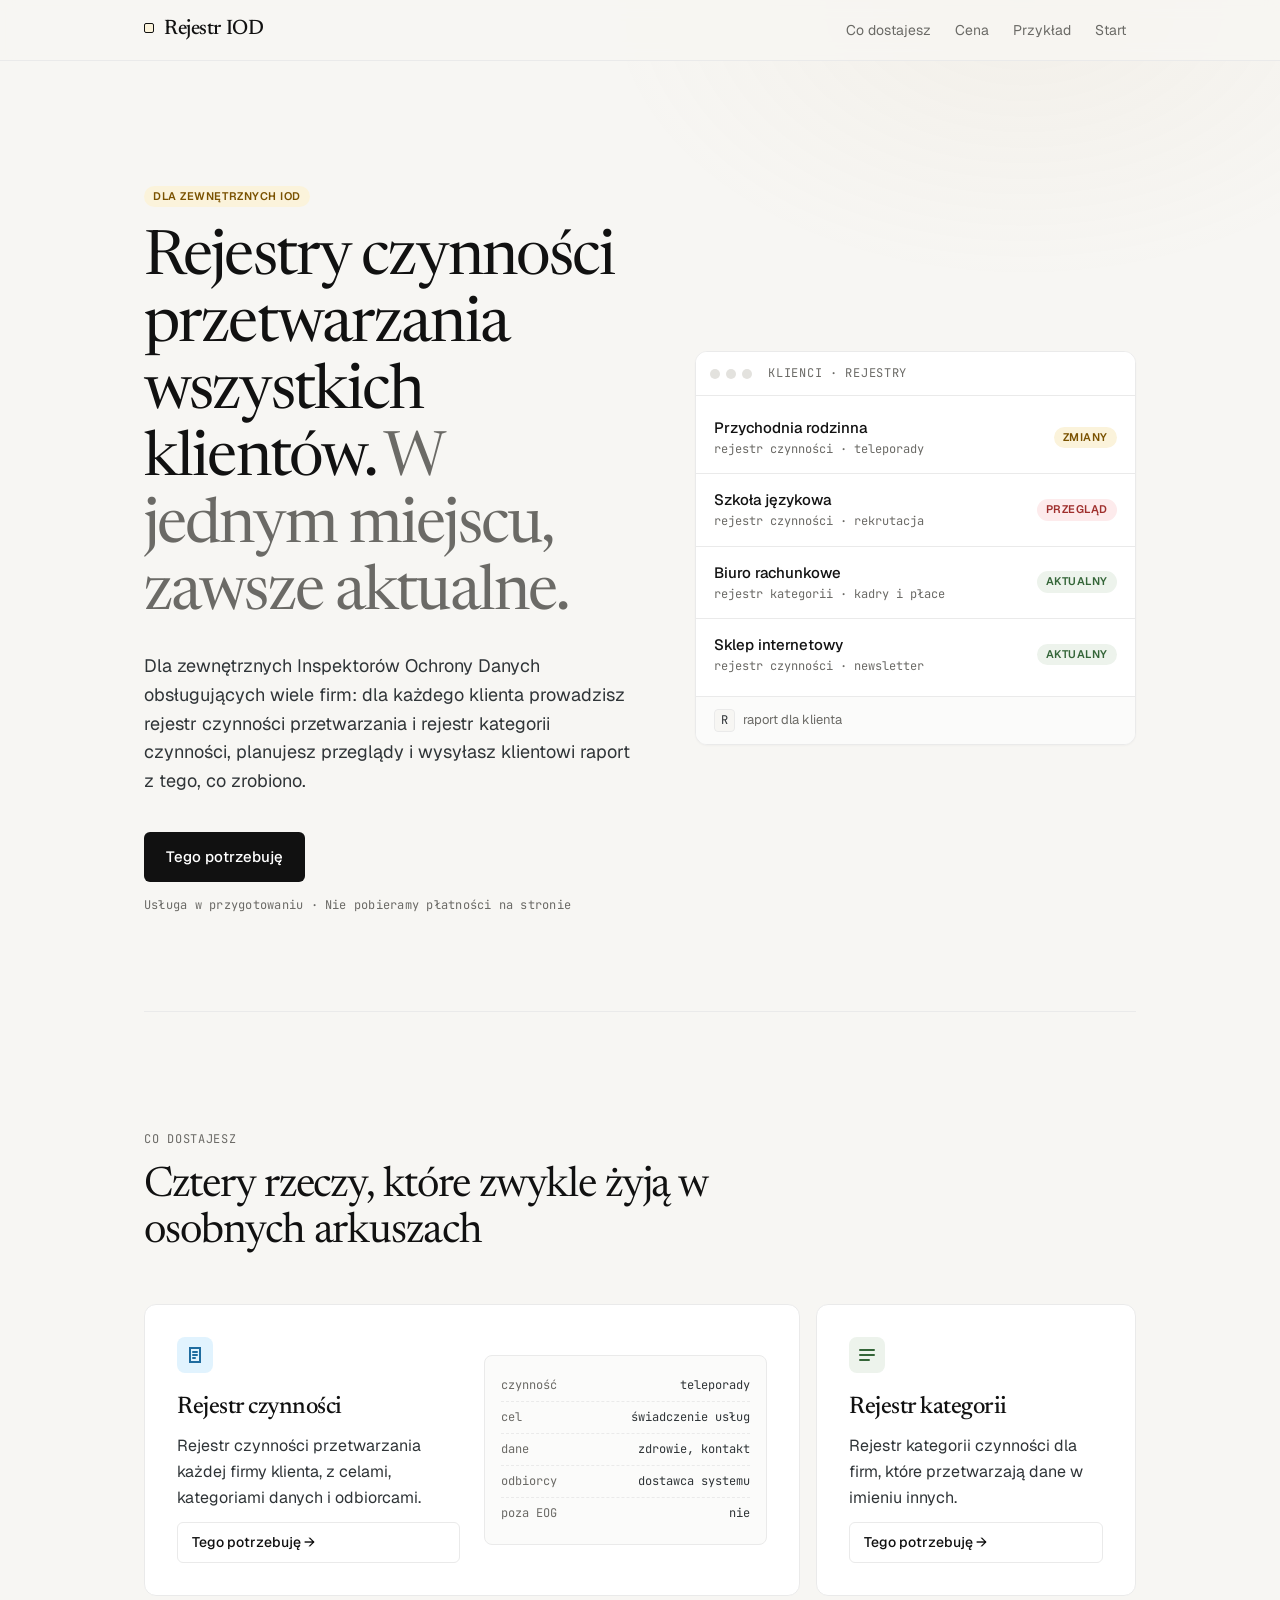
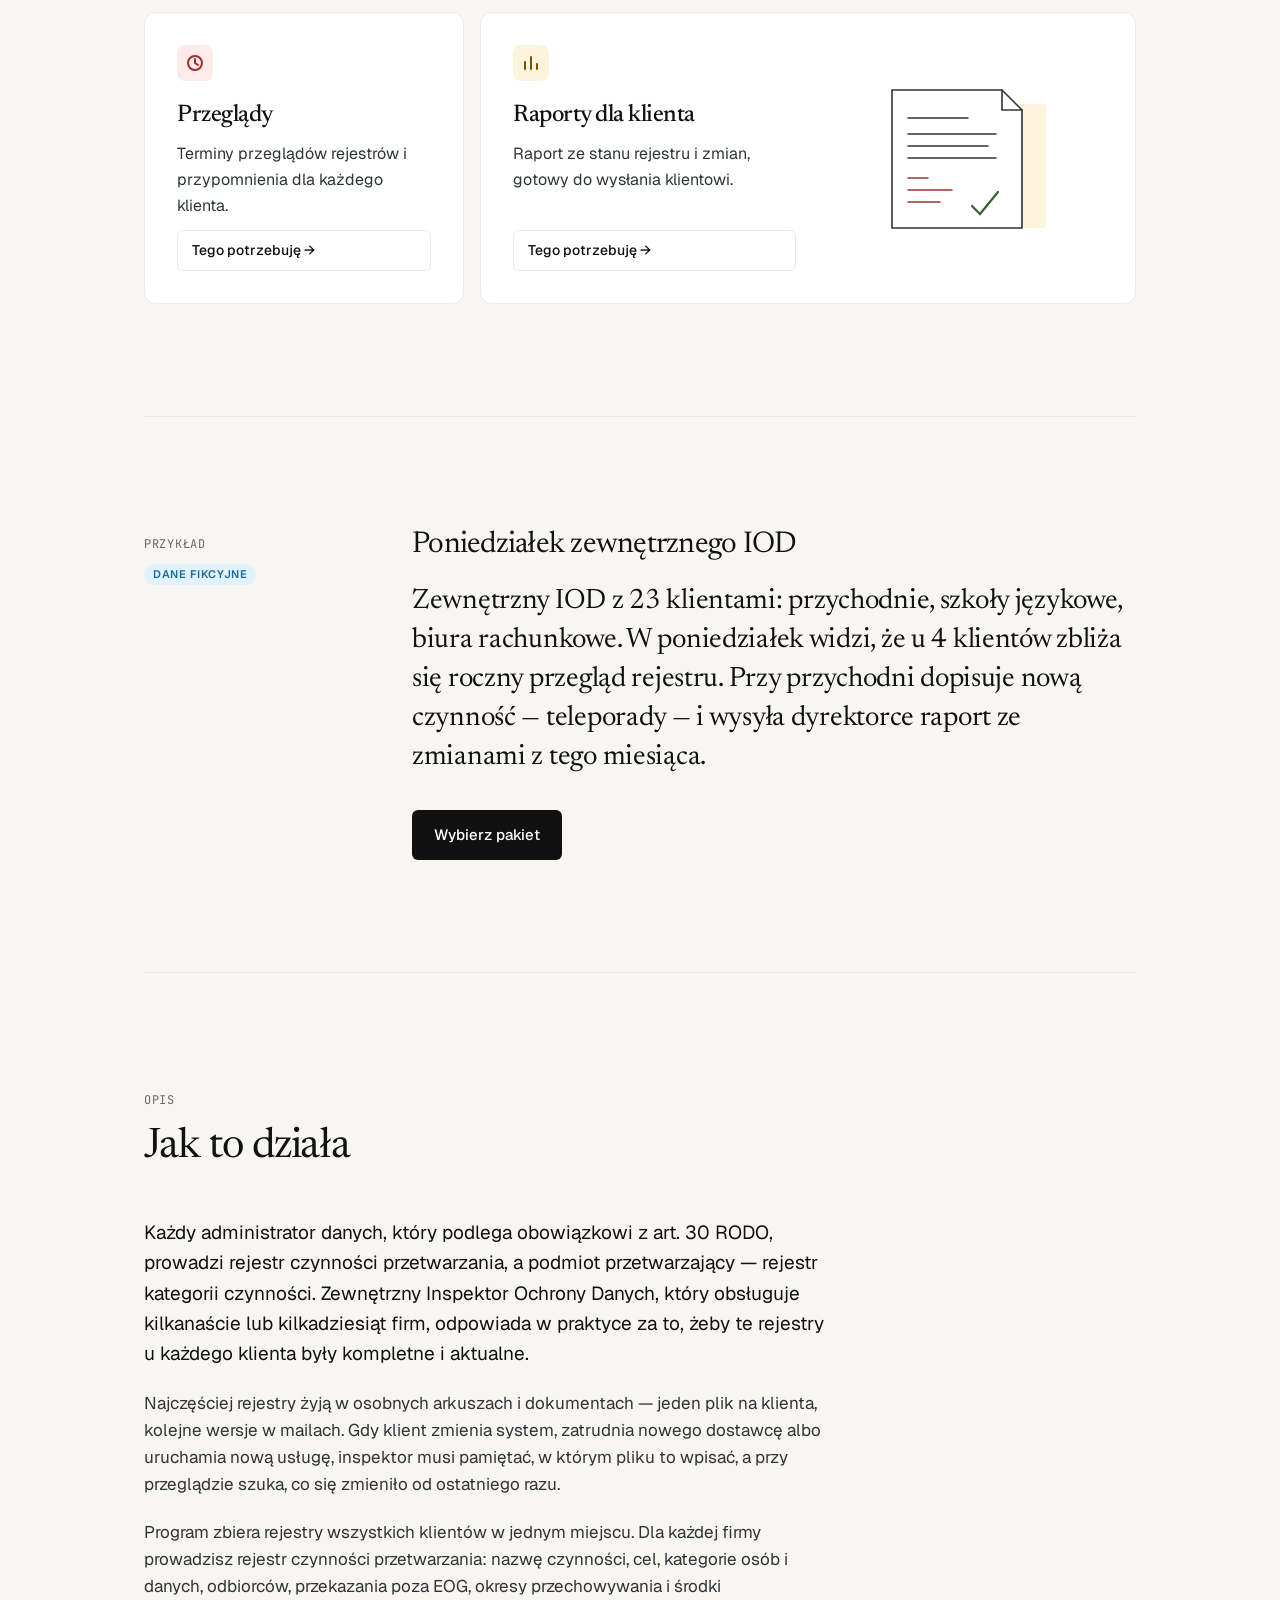
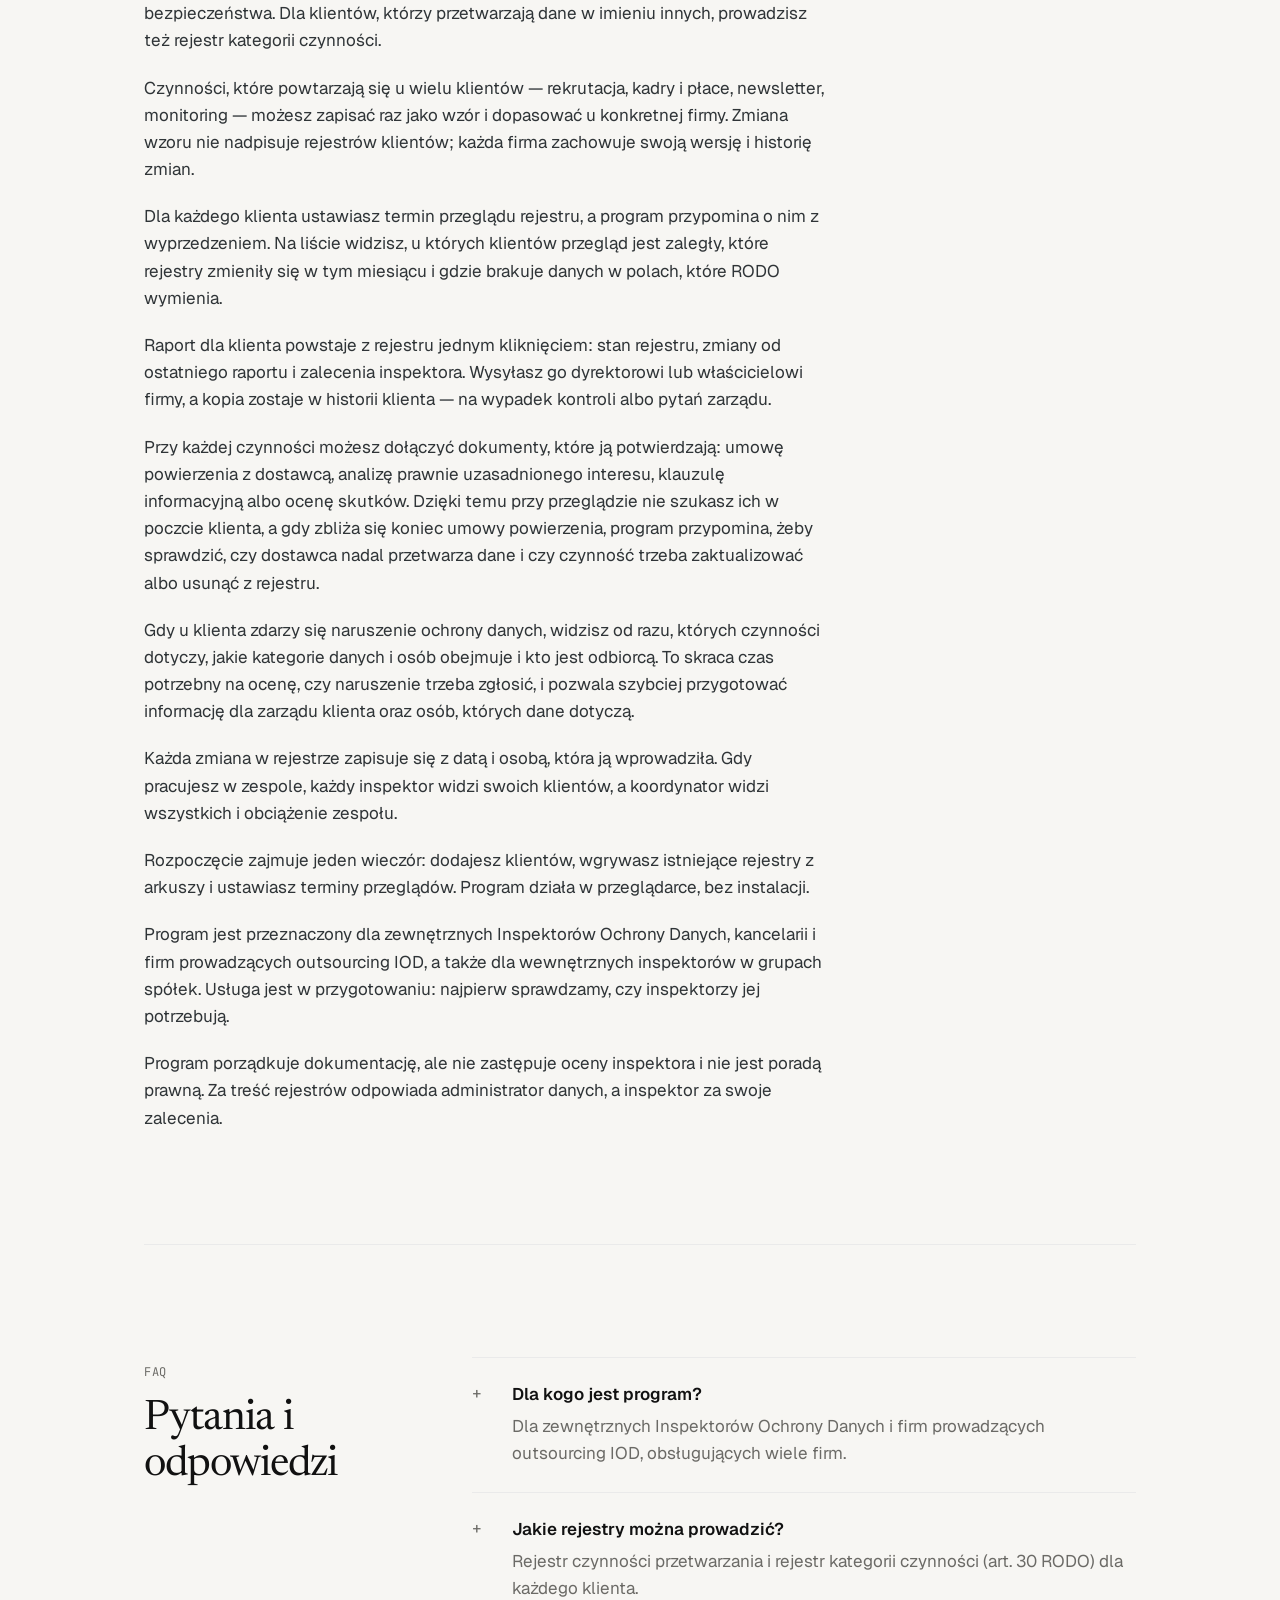
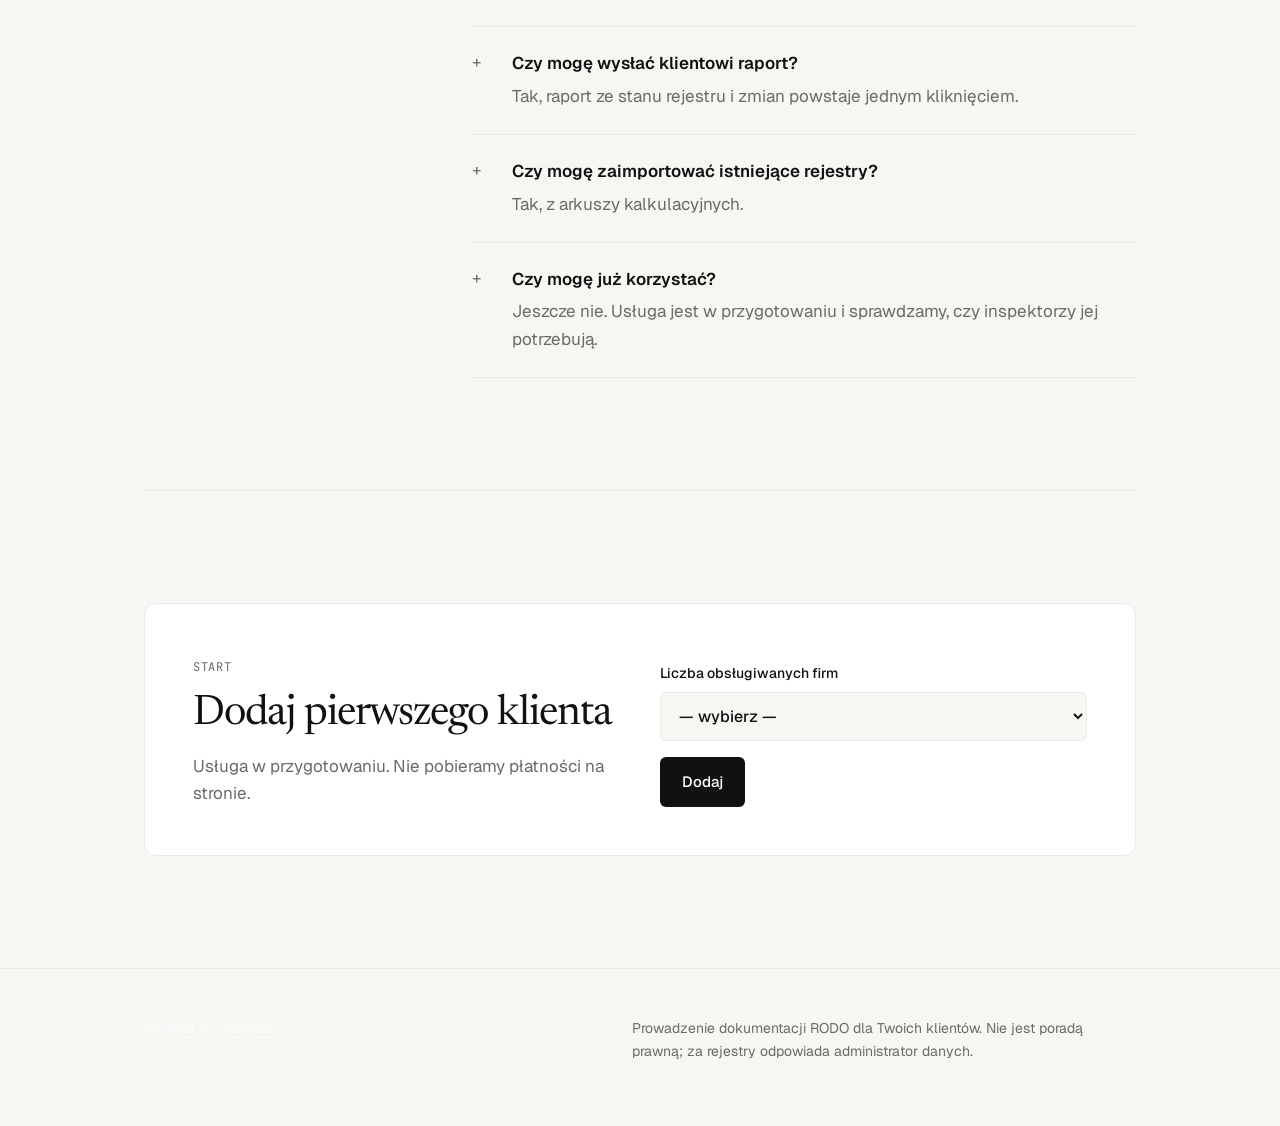
==== index.html @ 79a51168 "Главная: чистый стиль «minimalist-ui» — вариант для выбора Владельцем (09.11.2026)" ====
<!doctype html>
<html lang="pl">
<head>
<meta charset="utf-8">
<!-- Google Tag Manager -->
<script>(function(w,d,s,l,i){w[l]=w[l]||[];w[l].push({'gtm.start':
new Date().getTime(),event:'gtm.js'});var f=d.getElementsByTagName(s)[0],
j=d.createElement(s),dl=l!='dataLayer'?'&l='+l:'';j.async=true;j.src=
'https://www.googletagmanager.com/gtm.js?id='+i+dl;f.parentNode.insertBefore(j,f);
})(window,document,'script','dataLayer','GTM-NVSF8NNH');</script>
<!-- End Google Tag Manager -->
<meta name="viewport" content="width=device-width,initial-scale=1">
<link rel="canonical" href="https://rejestriod.dokufolio.com/">
<title>Rejestr czynności przetwarzania dla zewnętrznego IOD</title>
<meta name="description" content="Dla zewnętrznych IOD: rejestr czynności i rejestr kategorii przetwarzania każdej firmy klienta w jednym miejscu, z przeglądami i raportami.">
<link rel="icon" href="favicon.svg">
<link rel="stylesheet" href="style.css">
<link rel="preconnect" href="https://fonts.googleapis.com">
<link rel="preconnect" href="https://fonts.gstatic.com" crossorigin>
<link rel="stylesheet" href="https://fonts.googleapis.com/css2?family=Geist:wght@400;500;600&family=JetBrains+Mono:wght@400;500&family=Newsreader:opsz,wght@6..72,400;6..72,500&display=swap">
<link rel="stylesheet" href="variant.css">
<script src="smoke.js" defer></script>
<!-- faq-jsonld:start -->
<script type="application/ld+json">
{
 "@context": "https://schema.org",
 "@type": "FAQPage",
 "mainEntity": [
  {
   "@type": "Question",
   "name": "Dla kogo jest program?",
   "acceptedAnswer": {
    "@type": "Answer",
    "text": "Dla zewnętrznych Inspektorów Ochrony Danych i firm prowadzących outsourcing IOD, obsługujących wiele firm."
   }
  },
  {
   "@type": "Question",
   "name": "Jakie rejestry można prowadzić?",
   "acceptedAnswer": {
    "@type": "Answer",
    "text": "Rejestr czynności przetwarzania i rejestr kategorii czynności (art. 30 RODO) dla każdego klienta."
   }
  },
  {
   "@type": "Question",
   "name": "Czy mogę wysłać klientowi raport?",
   "acceptedAnswer": {
    "@type": "Answer",
    "text": "Tak, raport ze stanu rejestru i zmian powstaje jednym kliknięciem."
   }
  },
  {
   "@type": "Question",
   "name": "Czy mogę zaimportować istniejące rejestry?",
   "acceptedAnswer": {
    "@type": "Answer",
    "text": "Tak, z arkuszy kalkulacyjnych."
   }
  },
  {
   "@type": "Question",
   "name": "Czy mogę już korzystać?",
   "acceptedAnswer": {
    "@type": "Answer",
    "text": "Jeszcze nie. Usługa jest w przygotowaniu i sprawdzamy, czy inspektorzy jej potrzebują."
   }
  }
 ]
}
</script>
<!-- faq-jsonld:end -->
</head>
<body>
<!-- Google Tag Manager (noscript) -->
<noscript><iframe src="https://www.googletagmanager.com/ns.html?id=GTM-NVSF8NNH"
height="0" width="0" style="display:none;visibility:hidden"></iframe></noscript>
<!-- End Google Tag Manager (noscript) -->

<header><div class="wrap">
  <div class="logo"><a href="index.html" data-ev="click_logo_home">Rejestr IOD</a></div>
  <nav class="top" aria-label="Menu"><a href="#co" data-ev="click_nav_co">Co dostajesz</a><a href="price.html" data-ev="click_nav_cena">Cena</a><a href="#przyklad" data-ev="click_nav_przyklad">Przykład</a><a href="#start" data-ev="click_nav_start">Start</a></nav>
</div></header>
<div class="ambient" aria-hidden="true"></div>

<main class="wrap">
  <div class="hero">
    <div class="rv">
      <span class="tag t-yellow">Dla zewnętrznych IOD</span>
      <h1>Rejestry czynności przetwarzania wszystkich klientów. <em>W jednym miejscu, zawsze aktualne.</em></h1>
      <p class="sub">Dla zewnętrznych Inspektorów Ochrony Danych obsługujących wiele firm: dla każdego klienta prowadzisz rejestr czynności przetwarzania i rejestr kategorii czynności, planujesz przeglądy i wysyłasz klientowi raport z tego, co zrobiono.</p>
      <div class="actions">
        <a class="cta" href="price.html" data-ev="cta_click">Tego potrzebuję</a>
        <p class="cta-note">Usługa w przygotowaniu · Nie pobieramy płatności na stronie</p>
      </div>
    </div>
    <div class="window rv" style="--i:2" role="img" aria-label="Rysunek: lista klientów inspektora ze stanem rejestrów">
      <div class="bar"><i></i><i></i><i></i><span class="meta">Klienci · rejestry</span></div>
      <div class="rows">
        <div class="row"><div><b>Przychodnia rodzinna</b><small>rejestr czynności · teleporady</small></div><span class="tag t-yellow">Zmiany</span></div>
        <div class="row"><div><b>Szkoła językowa</b><small>rejestr czynności · rekrutacja</small></div><span class="tag t-red">Przegląd</span></div>
        <div class="row"><div><b>Biuro rachunkowe</b><small>rejestr kategorii · kadry i płace</small></div><span class="tag t-green">Aktualny</span></div>
        <div class="row"><div><b>Sklep internetowy</b><small>rejestr czynności · newsletter</small></div><span class="tag t-green">Aktualny</span></div>
      </div>
      <div class="foot"><kbd>R</kbd> raport dla klienta</div>
    </div>
  </div>

  <section id="co" data-view="features_view">
    <div class="head rv">
      <span class="meta">Co dostajesz</span>
      <h2>Cztery rzeczy, które zwykle żyją w osobnych arkuszach</h2>
    </div>
    <div class="grid">
      <div class="card c1 rv" style="--i:0">
        <div class="txt">
          <span class="ico" style="background:var(--blue-bg)"><svg viewBox="0 0 20 20" fill="none" stroke="#1F6C9F" stroke-width="2" stroke-linecap="round"><path d="M5 3h10v14H5z"/><path d="M8 7h4M8 10h4M8 13h2"/></svg></span>
          <b>Rejestr czynności</b><span class="d">Rejestr czynności przetwarzania każdej firmy klienta, z celami, kategoriami danych i odbiorcami.</span>
          <a class="btn" href="price.html" data-ev="feature_rejestr">Tego potrzebuję</a>
        </div>
        <div class="fields" aria-hidden="true">
          <div><span>czynność</span><em>teleporady</em></div>
          <div><span>cel</span><em>świadczenie usług</em></div>
          <div><span>dane</span><em>zdrowie, kontakt</em></div>
          <div><span>odbiorcy</span><em>dostawca systemu</em></div>
          <div><span>poza EOG</span><em>nie</em></div>
        </div>
      </div>
      <div class="card c2 rv" style="--i:1">
        <span class="ico" style="background:var(--green-bg)"><svg viewBox="0 0 20 20" fill="none" stroke="#346538" stroke-width="2" stroke-linecap="round"><path d="M3 5h14M3 10h14M3 15h9"/></svg></span>
        <b>Rejestr kategorii</b><span class="d">Rejestr kategorii czynności dla firm, które przetwarzają dane w imieniu innych.</span>
        <a class="btn" href="price.html" data-ev="feature_kategorie">Tego potrzebuję</a>
      </div>
      <div class="card c3 rv" style="--i:2">
        <span class="ico" style="background:var(--red-bg)"><svg viewBox="0 0 20 20" fill="none" stroke="#9F2F2D" stroke-width="2" stroke-linecap="round"><circle cx="10" cy="10" r="7"/><path d="M10 6v4l3 2"/></svg></span>
        <b>Przeglądy</b><span class="d">Terminy przeglądów rejestrów i przypomnienia dla każdego klienta.</span>
        <a class="btn" href="price.html" data-ev="feature_przeglady">Tego potrzebuję</a>
      </div>
      <div class="card c4 rv" style="--i:3">
        <div class="txt">
          <span class="ico" style="background:var(--yellow-bg)"><svg viewBox="0 0 20 20" fill="none" stroke="#7A5200" stroke-width="2" stroke-linecap="round" stroke-linejoin="round"><path d="M4 16V9M10 16V4M16 16v-5"/></svg></span>
          <b>Raporty dla klienta</b><span class="d">Raport ze stanu rejestru i zmian, gotowy do wysłania klientowi.</span>
          <a class="btn" href="price.html" data-ev="feature_raporty">Tego potrzebuję</a>
        </div>
        <svg class="sheet" viewBox="0 0 220 160" aria-hidden="true" fill="none" stroke="#2F3437" stroke-width="1.6" stroke-linecap="round">
          <rect x="62" y="26" width="132" height="124" rx="4" fill="#FBF3DB" stroke="none"/>
          <path d="M40 12h110l20 20v118H40z" fill="#fff"/>
          <path d="M150 12v20h20"/>
          <path d="M56 40h60M56 56h88M56 68h80M56 80h88"/>
          <path d="M56 100h20M56 112h44M56 124h32" stroke="#9F2F2D"/>
          <path d="M120 128l8 8 18-22" stroke="#346538" stroke-width="2.2"/>
        </svg>
      </div>
    </div>
  </section>

  <section id="przyklad" data-view="example_view">
    <div class="example">
      <div class="rv">
        <span class="meta">Przykład</span>
        <p class="meta" style="margin-top:8px"><span class="tag t-blue">Dane fikcyjne</span></p>
      </div>
      <div class="rv" style="--i:1">
        <h2 style="font-size:clamp(24px,2.6vw,30px);margin:0 0 20px">Poniedziałek zewnętrznego IOD</h2>
        <blockquote><p class="fine">Zewnętrzny IOD z 23 klientami: przychodnie, szkoły językowe, biura rachunkowe. W poniedziałek widzi, że u 4 klientów zbliża się roczny przegląd rejestru. Przy przychodni dopisuje nową czynność — teleporady — i wysyła dyrektorce raport ze zmianami z tego miesiąca.</p></blockquote>
        <div class="after"><a class="cta" href="price.html" data-ev="click_cta_after_example">Wybierz pakiet</a></div>
      </div>
    </div>
  </section>
<!-- seo-tekst:start -->
  <section id="opis">
    <div class="head rv">
      <span class="meta">Opis</span>
      <h2>Jak to działa</h2>
    </div>
    <div class="cols rv">
    <p>Każdy administrator danych, który podlega obowiązkowi z art. 30 RODO, prowadzi rejestr czynności przetwarzania, a podmiot przetwarzający — rejestr kategorii czynności. Zewnętrzny Inspektor Ochrony Danych, który obsługuje kilkanaście lub kilkadziesiąt firm, odpowiada w praktyce za to, żeby te rejestry u każdego klienta były kompletne i aktualne.</p>
    <p>Najczęściej rejestry żyją w osobnych arkuszach i dokumentach — jeden plik na klienta, kolejne wersje w mailach. Gdy klient zmienia system, zatrudnia nowego dostawcę albo uruchamia nową usługę, inspektor musi pamiętać, w którym pliku to wpisać, a przy przeglądzie szuka, co się zmieniło od ostatniego razu.</p>
    <p>Program zbiera rejestry wszystkich klientów w jednym miejscu. Dla każdej firmy prowadzisz rejestr czynności przetwarzania: nazwę czynności, cel, kategorie osób i danych, odbiorców, przekazania poza EOG, okresy przechowywania i środki bezpieczeństwa. Dla klientów, którzy przetwarzają dane w imieniu innych, prowadzisz też rejestr kategorii czynności.</p>
    <p>Czynności, które powtarzają się u wielu klientów — rekrutacja, kadry i płace, newsletter, monitoring — możesz zapisać raz jako wzór i dopasować u konkretnej firmy. Zmiana wzoru nie nadpisuje rejestrów klientów; każda firma zachowuje swoją wersję i historię zmian.</p>
    <p>Dla każdego klienta ustawiasz termin przeglądu rejestru, a program przypomina o nim z wyprzedzeniem. Na liście widzisz, u których klientów przegląd jest zaległy, które rejestry zmieniły się w tym miesiącu i gdzie brakuje danych w polach, które RODO wymienia.</p>
    <p>Raport dla klienta powstaje z rejestru jednym kliknięciem: stan rejestru, zmiany od ostatniego raportu i zalecenia inspektora. Wysyłasz go dyrektorowi lub właścicielowi firmy, a kopia zostaje w historii klienta — na wypadek kontroli albo pytań zarządu.</p>
    <p>Przy każdej czynności możesz dołączyć dokumenty, które ją potwierdzają: umowę powierzenia z dostawcą, analizę prawnie uzasadnionego interesu, klauzulę informacyjną albo ocenę skutków. Dzięki temu przy przeglądzie nie szukasz ich w poczcie klienta, a gdy zbliża się koniec umowy powierzenia, program przypomina, żeby sprawdzić, czy dostawca nadal przetwarza dane i czy czynność trzeba zaktualizować albo usunąć z rejestru.</p>
    <p>Gdy u klienta zdarzy się naruszenie ochrony danych, widzisz od razu, których czynności dotyczy, jakie kategorie danych i osób obejmuje i kto jest odbiorcą. To skraca czas potrzebny na ocenę, czy naruszenie trzeba zgłosić, i pozwala szybciej przygotować informację dla zarządu klienta oraz osób, których dane dotyczą.</p>
    <p>Każda zmiana w rejestrze zapisuje się z datą i osobą, która ją wprowadziła. Gdy pracujesz w zespole, każdy inspektor widzi swoich klientów, a koordynator widzi wszystkich i obciążenie zespołu.</p>
    <p>Rozpoczęcie zajmuje jeden wieczór: dodajesz klientów, wgrywasz istniejące rejestry z arkuszy i ustawiasz terminy przeglądów. Program działa w przeglądarce, bez instalacji.</p>
    <p>Program jest przeznaczony dla zewnętrznych Inspektorów Ochrony Danych, kancelarii i firm prowadzących outsourcing IOD, a także dla wewnętrznych inspektorów w grupach spółek. Usługa jest w przygotowaniu: najpierw sprawdzamy, czy inspektorzy jej potrzebują.</p>
    <p>Program porządkuje dokumentację, ale nie zastępuje oceny inspektora i nie jest poradą prawną. Za treść rejestrów odpowiada administrator danych, a inspektor za swoje zalecenia.</p>
    </div>
  </section>
  <section id="faq">
    <div class="faq-wrap">
      <div class="rv">
        <span class="meta">FAQ</span>
        <h2>Pytania i odpowiedzi</h2>
      </div>
      <div class="faq-list rv" style="--i:1">
        <div class="qa"><h3>Dla kogo jest program?</h3>
        <p>Dla zewnętrznych Inspektorów Ochrony Danych i firm prowadzących outsourcing IOD, obsługujących wiele firm.</p></div>
        <div class="qa"><h3>Jakie rejestry można prowadzić?</h3>
        <p>Rejestr czynności przetwarzania i rejestr kategorii czynności (art. 30 RODO) dla każdego klienta.</p></div>
        <div class="qa"><h3>Czy mogę wysłać klientowi raport?</h3>
        <p>Tak, raport ze stanu rejestru i zmian powstaje jednym kliknięciem.</p></div>
        <div class="qa"><h3>Czy mogę zaimportować istniejące rejestry?</h3>
        <p>Tak, z arkuszy kalkulacyjnych.</p></div>
        <div class="qa"><h3>Czy mogę już korzystać?</h3>
        <p>Jeszcze nie. Usługa jest w przygotowaniu i sprawdzamy, czy inspektorzy jej potrzebują.</p></div>
      </div>
    </div>
  </section>
<!-- seo-tekst:end -->
  <section id="start" data-view="start_view">
    <div class="start rv">
      <div>
        <span class="meta">Start</span>
        <h2>Dodaj pierwszego klienta</h2>
        <p class="lede">Usługa w przygotowaniu. Nie pobieramy płatności na stronie.</p>
      </div>
      <div class="form">
        <p><label>Liczba obsługiwanych firm<select data-ev-focus="form_start"><option value="">— wybierz —</option><option>1</option><option>2–5</option><option>6–20</option><option>Ponad 20</option></select></label></p>
        <a class="cta" href="price.html" data-ev="form_submit_click">Dodaj</a>
      </div>
    </div>
  </section>
</main>

<footer><div class="wrap">
  <p><a href="privacy.html" data-ev="click_legal_privacy">Polityka prywatności</a></p>
  <p class="muted">Prowadzenie dokumentacji RODO dla Twoich klientów. Nie jest poradą prawną; za rejestry odpowiada administrator danych.</p>
</div></footer>

<script>
(function(){var d=document.documentElement;if(!('IntersectionObserver' in window)||matchMedia('(prefers-reduced-motion: reduce)').matches)return;
d.classList.add('rv-on');var io=new IntersectionObserver(function(es){es.forEach(function(e){if(e.isIntersecting){e.target.classList.add('in');io.unobserve(e.target);}});},{rootMargin:'0px 0px -8% 0px'});
document.querySelectorAll('.rv').forEach(function(el){io.observe(el);});})();
</script>
</body>
</html>
---- style.css ----
/* Общая база смоков (СМ-23): стиль — один на все смоки, правит «Смоки» в super-romeo/smoki-base. */
@import url("https://super-romeo.github.io/smoki-base/v1/style.css");
---- variant.css ----
/* minimalist-ui: warm monochrome, editorial serif, flat bento */
:root{
  --canvas:#F7F6F3; --surface:#FFFFFF; --surface-2:#FBFBFA;
  --ink:#111111; --ink-2:#2F3437; --muted:#6B6A66; --line:#EAEAEA;
  --red-bg:#FDEBEC; --red:#9F2F2D; --blue-bg:#E1F3FE; --blue:#1F6C9F;
  --green-bg:#EDF3EC; --green:#346538; --yellow-bg:#FBF3DB; --yellow:#7A5200;
  --serif:'Newsreader','Lyon Text','Instrument Serif',Georgia,serif;
  --sans:'Geist','SF Pro Display','Helvetica Neue',Arial,sans-serif;
  --mono:'JetBrains Mono','SF Mono',ui-monospace,monospace;
  --ease:cubic-bezier(0.16,1,0.3,1);
}
*,*::before,*::after{box-sizing:border-box}
html{-webkit-text-size-adjust:100%}
body{margin:0;background:var(--canvas);color:var(--ink-2);font-family:var(--sans);font-size:17px;line-height:1.6;
  -webkit-font-smoothing:antialiased;overflow-x:hidden}
a{color:inherit}
h1,h2,h3{color:var(--ink);margin:0}
p{margin:0}
.wrap{max-width:1040px;margin:0 auto;padding:0 24px}
@media (max-width:600px){.wrap{padding:0 16px}}

/* ambient light, fixed layer */
.ambient{position:fixed;inset:0;pointer-events:none;z-index:0;
  background:radial-gradient(600px 400px at 80% 0%,rgba(190,160,110,.07),transparent 70%)}
header,main,footer{position:relative;z-index:1}

/* header */
header{position:sticky;top:0;background:rgba(247,246,243,.85);backdrop-filter:blur(8px);-webkit-backdrop-filter:blur(8px);
  border-bottom:1px solid var(--line)}
header .wrap{display:flex;align-items:center;justify-content:space-between;gap:16px;min-height:60px;flex-wrap:wrap}
.logo a{font-family:var(--serif);font-size:21px;font-weight:500;letter-spacing:-0.02em;text-decoration:none;color:var(--ink)}
.logo a::before{content:"";display:inline-block;width:10px;height:10px;border:1.5px solid var(--ink);border-radius:2px;
  margin-right:10px;vertical-align:1px;background:var(--yellow-bg)}
nav.top{display:flex;gap:4px;flex-wrap:wrap}
nav.top a{font-size:14px;color:var(--muted);text-decoration:none;padding:6px 10px;border-radius:4px;transition:color .2s,background .2s}
nav.top a:hover{color:var(--ink);background:rgba(0,0,0,.04)}
@media (max-width:600px){header .wrap{padding-top:8px;padding-bottom:8px}nav.top{gap:0;margin-left:-10px}nav.top a{font-size:13px;padding:4px 10px}}

/* meta label */
.meta{font-family:var(--mono);font-size:12px;letter-spacing:.06em;text-transform:uppercase;color:var(--muted)}
.tag{display:inline-block;font-family:var(--sans);font-size:11px;font-weight:600;letter-spacing:.05em;text-transform:uppercase;
  padding:3px 9px;border-radius:9999px;line-height:1.4;white-space:nowrap}
.t-red{background:var(--red-bg);color:var(--red)} .t-green{background:var(--green-bg);color:var(--green)}
.t-yellow{background:var(--yellow-bg);color:var(--yellow)} .t-blue{background:var(--blue-bg);color:var(--blue)}

/* hero */
.hero{padding:120px 0 96px;display:grid;grid-template-columns:1.05fr .95fr;gap:64px;align-items:center}
.hero h1{font-family:var(--serif);font-weight:400;font-size:clamp(38px,5.4vw,62px);line-height:1.08;letter-spacing:-0.03em;margin:18px 0 24px}
.hero h1 em{font-style:normal;color:var(--muted)}
.hero .sub{font-size:18px;color:var(--ink-2);max-width:34em}
.hero .actions{margin-top:36px;display:flex;flex-direction:column;align-items:flex-start;gap:14px}
.cta-note{font-family:var(--mono);font-size:12px;letter-spacing:.02em;color:var(--muted)}
@media (max-width:880px){.hero{grid-template-columns:1fr;gap:48px;padding:72px 0 64px}}

/* buttons */
.cta{display:inline-block;background:var(--ink);color:#fff;text-decoration:none;font-size:15px;font-weight:500;
  padding:13px 22px;border-radius:6px;transition:background .2s,transform .15s}
.cta:hover{background:#333}
.cta:active,.btn:active{transform:scale(.98)}
.btn{display:inline-block;margin-top:auto;font-size:14px;font-weight:500;color:var(--ink);text-decoration:none;
  padding:8px 14px;border:1px solid var(--line);border-radius:6px;background:var(--surface);transition:background .2s,border-color .2s,transform .15s}
.btn:hover{background:var(--canvas);border-color:#D6D5D1}
.btn::after{content:" \2192"}

/* faux window */
.window{background:var(--surface);border:1px solid var(--line);border-radius:12px;overflow:hidden;box-shadow:0 1px 2px rgba(0,0,0,.03)}
.window .bar{display:flex;align-items:center;gap:6px;padding:12px 14px;border-bottom:1px solid var(--line);background:#fff}
.window .bar i{width:10px;height:10px;border-radius:50%;background:#E3E2DE;display:block}
.window .bar span{margin-left:10px}
.window .rows{padding:6px 0}
.row{display:flex;align-items:center;justify-content:space-between;gap:12px;padding:14px 18px;border-bottom:1px solid var(--line)}
.row:last-child{border-bottom:0}
.row b{display:block;font-weight:500;color:var(--ink);font-size:15px}
.row small{display:block;font-family:var(--mono);font-size:12px;color:var(--muted)}
.window .foot{display:flex;gap:8px;align-items:center;padding:12px 18px;background:var(--surface-2);border-top:1px solid var(--line);font-size:13px;color:var(--muted)}
kbd{font-family:var(--mono);font-size:12px;border:1px solid var(--line);border-radius:4px;background:var(--canvas);padding:1px 6px;color:var(--ink-2)}

/* sections */
section{padding:112px 0;border-top:1px solid var(--line)}
@media (max-width:600px){section{padding:72px 0}}
.head{max-width:640px;margin-bottom:48px}
section h2{font-family:var(--serif);font-weight:400;font-size:clamp(30px,3.6vw,42px);line-height:1.1;letter-spacing:-0.025em;margin-top:12px}
.lede{margin-top:16px;color:var(--muted);font-size:17px}

/* bento */
.grid{display:grid;grid-template-columns:repeat(6,1fr);gap:16px}
.card{background:var(--surface);border:1px solid var(--line);border-radius:12px;padding:32px;display:flex;flex-direction:column;gap:12px;
  min-height:260px;transition:box-shadow .2s}
.card:hover{box-shadow:0 2px 8px rgba(0,0,0,.04)}
.card b{font-family:var(--serif);font-weight:500;font-size:24px;letter-spacing:-0.02em;color:var(--ink);line-height:1.2}
.card span.d{color:var(--ink-2);font-size:16px;max-width:30em}
.card .ico{width:36px;height:36px;border-radius:8px;display:grid;place-items:center;margin-bottom:8px}
.card .ico svg{width:20px;height:20px}
.c1{grid-column:span 4} .c2{grid-column:span 2} .c3{grid-column:span 2} .c4{grid-column:span 4}
.c1,.c4{display:grid;grid-template-columns:1fr 1fr;gap:24px;align-items:stretch}
.c1 .txt,.c4 .txt{display:flex;flex-direction:column;gap:12px}
.fields{border:1px solid var(--line);border-radius:8px;background:var(--surface-2);padding:14px 16px;font-family:var(--mono);font-size:12px;color:var(--muted);align-self:center}
.fields div{display:flex;justify-content:space-between;gap:10px;padding:6px 0;border-bottom:1px dashed var(--line)}
.fields div:last-child{border-bottom:0}
.fields em{font-style:normal;color:var(--ink-2)}
.sheet{align-self:center;justify-self:center;width:100%;max-width:220px}
@media (max-width:880px){.c1,.c2,.c3,.c4{grid-column:span 6}}
@media (max-width:600px){.c1,.c4{grid-template-columns:1fr}.card{padding:24px;min-height:0}.btn{margin-top:8px;align-self:flex-start}}

/* example */
.example{display:grid;grid-template-columns:220px 1fr;gap:48px;align-items:start}
.example blockquote{margin:0;font-family:var(--serif);font-size:clamp(22px,2.4vw,28px);line-height:1.4;letter-spacing:-0.01em;color:var(--ink)}
.example .fine{font:inherit;color:inherit}
.example .after{margin-top:32px}
@media (max-width:700px){.example{grid-template-columns:1fr;gap:20px}}

/* seo text */
#opis .cols{max-width:680px}
#opis p{margin-top:20px;color:var(--ink-2)}
#opis p:first-child{margin-top:0;font-size:19px;color:var(--ink)}

/* faq */
.faq-wrap{display:grid;grid-template-columns:280px 1fr;gap:48px}
.faq-list{border-top:1px solid var(--line)}
.qa{padding:24px 0;border-bottom:1px solid var(--line);display:grid;grid-template-columns:24px 1fr;column-gap:16px}
.qa::before{content:"+";font-family:var(--mono);color:var(--muted);font-size:16px;line-height:1.5;grid-row:span 2}
.qa h3{font-family:var(--sans);font-size:17px;font-weight:600;line-height:1.5}
.qa p{margin-top:6px;color:var(--muted)}
@media (max-width:800px){.faq-wrap{grid-template-columns:1fr;gap:24px}}

/* start */
.start{background:var(--surface);border:1px solid var(--line);border-radius:12px;padding:48px;display:grid;grid-template-columns:1fr 1fr;gap:40px;align-items:end}
.start h2{margin-top:12px}
.start label{display:block;font-size:14px;font-weight:500;color:var(--ink)}
.start select{display:block;width:100%;margin-top:8px;font:inherit;font-size:16px;color:var(--ink);background:var(--canvas);
  border:1px solid var(--line);border-radius:6px;padding:12px 14px}
.start select:focus{outline:2px solid var(--ink);outline-offset:2px}
.start .form{display:flex;flex-direction:column;gap:16px;align-items:flex-start}
.start .form p{width:100%}
@media (max-width:700px){.start{grid-template-columns:1fr;padding:28px 20px;gap:24px}}

/* footer */
footer{border-top:1px solid var(--line);padding:48px 0 64px}
footer .wrap{display:flex;justify-content:space-between;gap:24px;flex-wrap:wrap;font-size:14px}
footer a{color:var(--ink);text-underline-offset:3px}
footer .muted{color:var(--muted);max-width:36em}

a:focus-visible{outline:2px solid var(--ink);outline-offset:3px;border-radius:4px}

/* motion */
@media (prefers-reduced-motion:no-preference){
  .rv-on .rv{opacity:0;transform:translateY(12px);transition:opacity .6s var(--ease),transform .6s var(--ease);
    transition-delay:calc(var(--i,0) * 80ms)}
  .rv-on .rv.in{opacity:1;transform:none}
}
@media (prefers-reduced-motion:reduce){
  .rv{opacity:1!important;transform:none!important;transition:none!important}
}

/* footer: base stylesheet override, readable link on dark */
footer a{color:#fcfcfc}
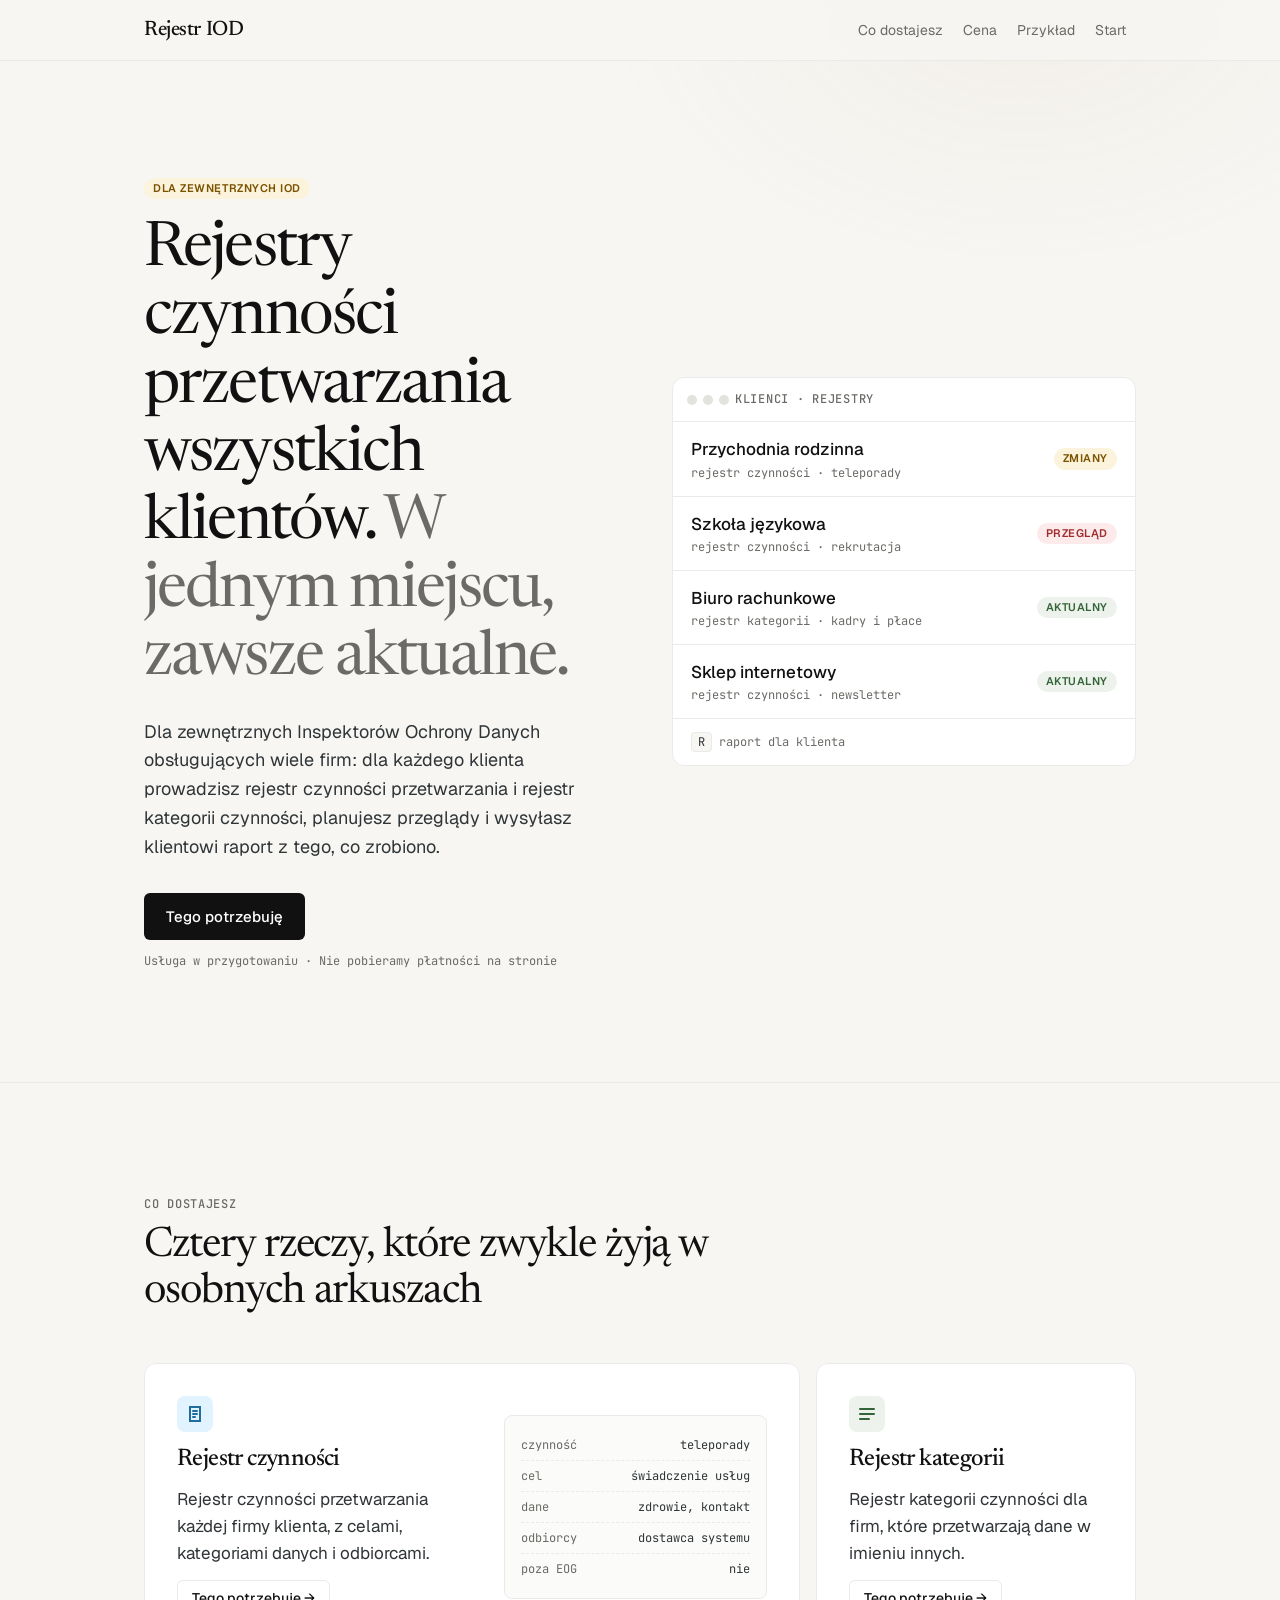
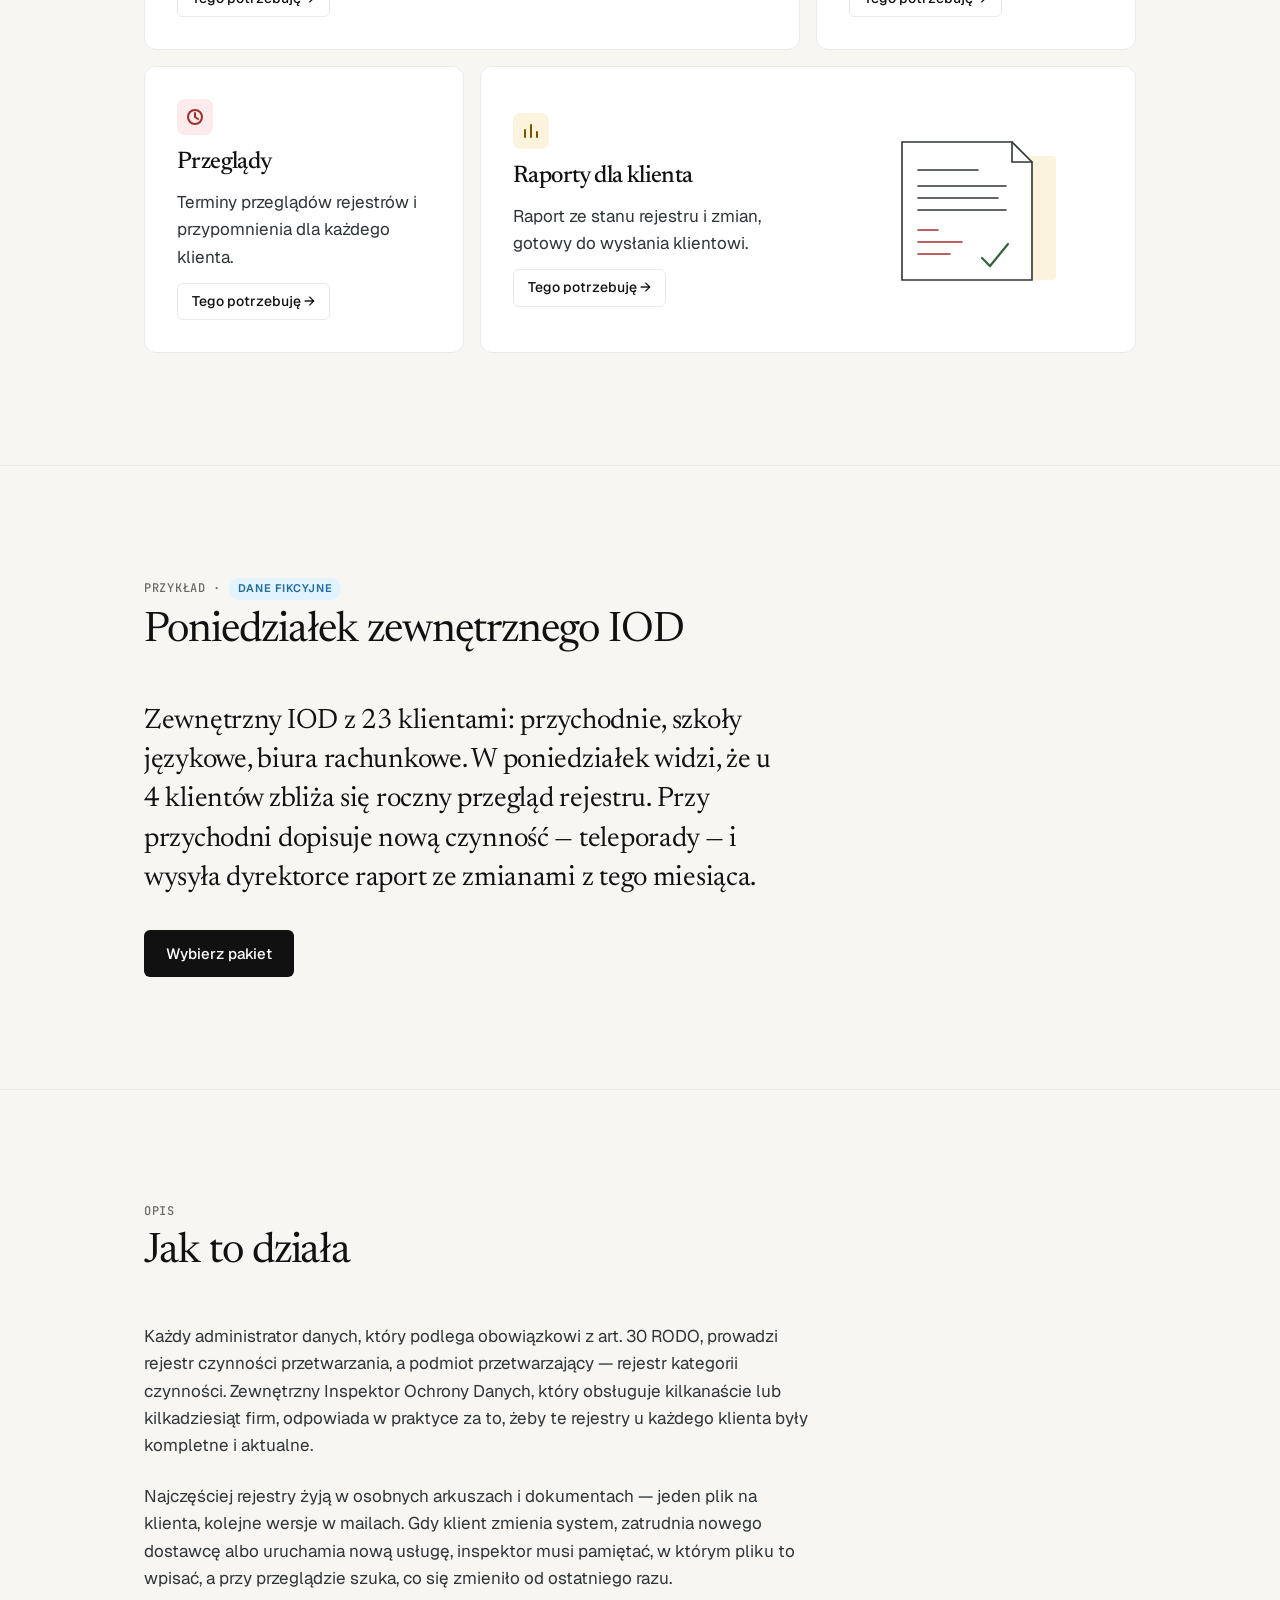
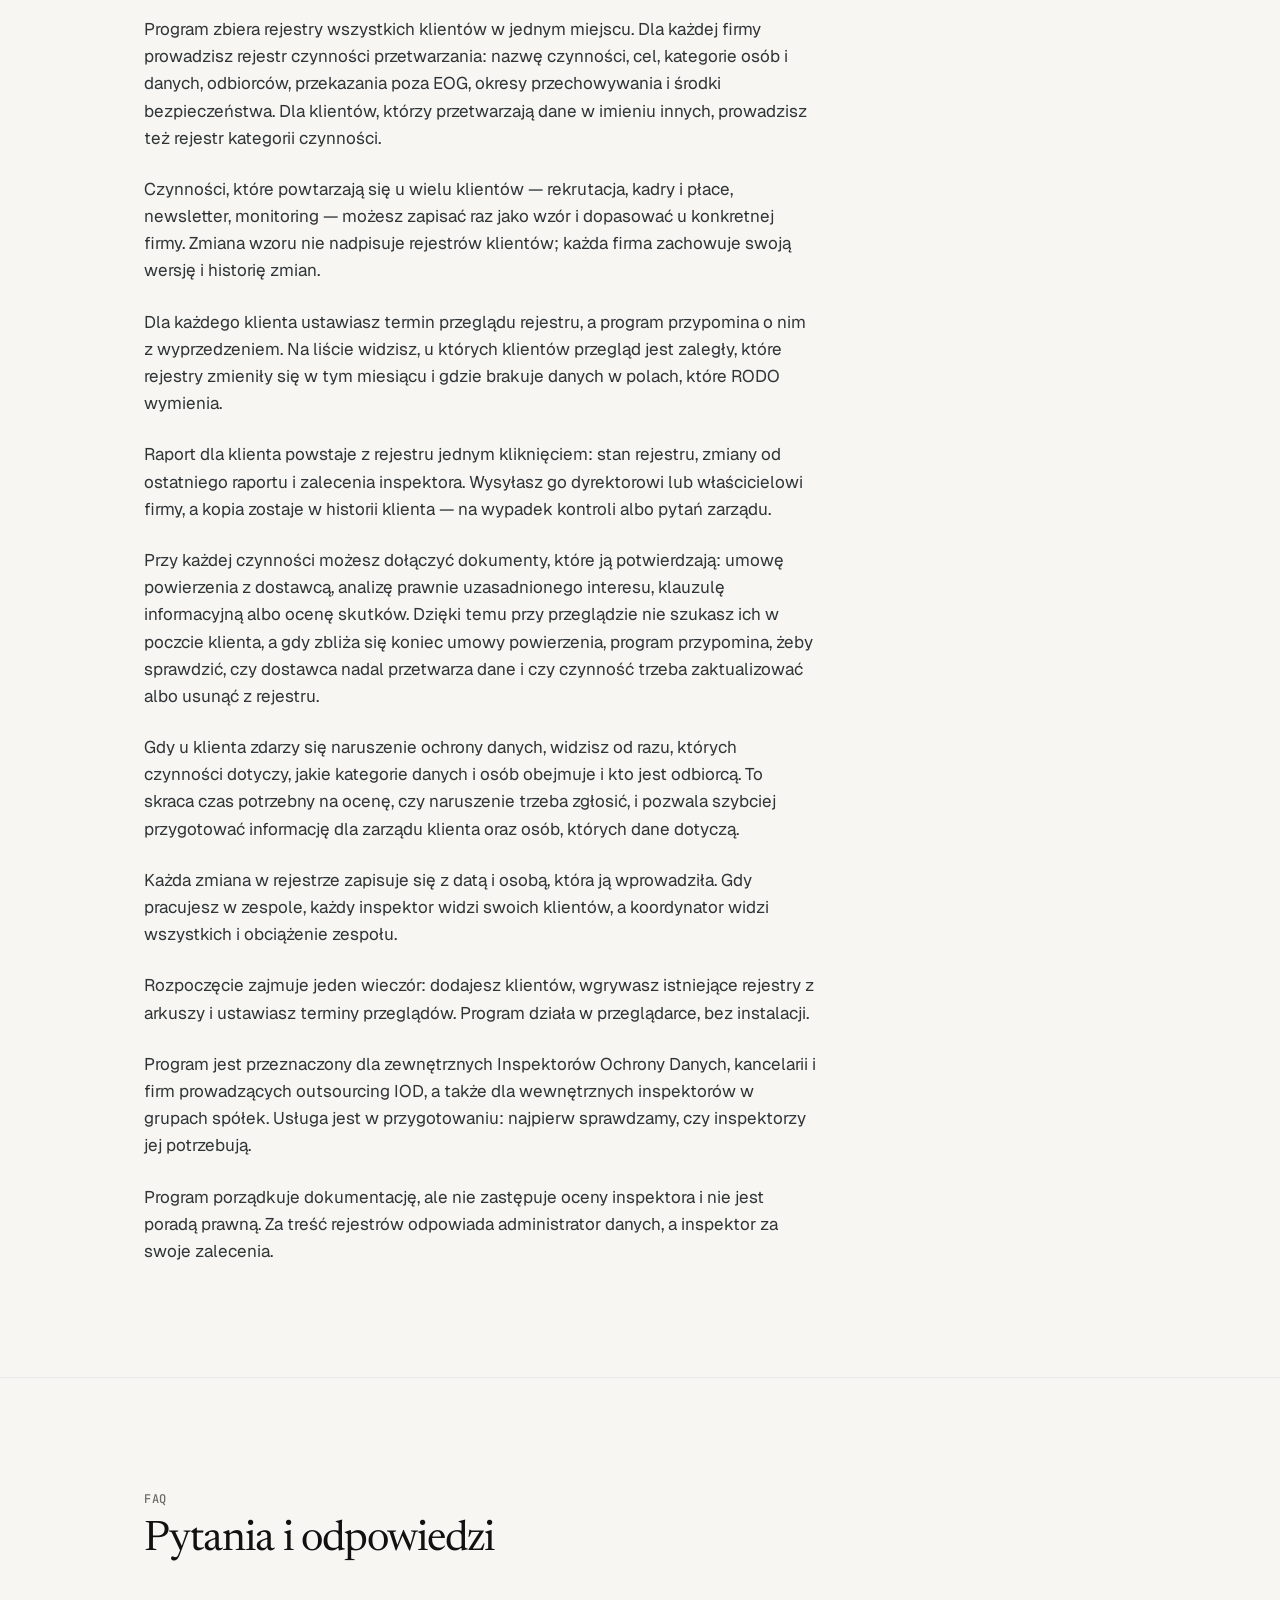
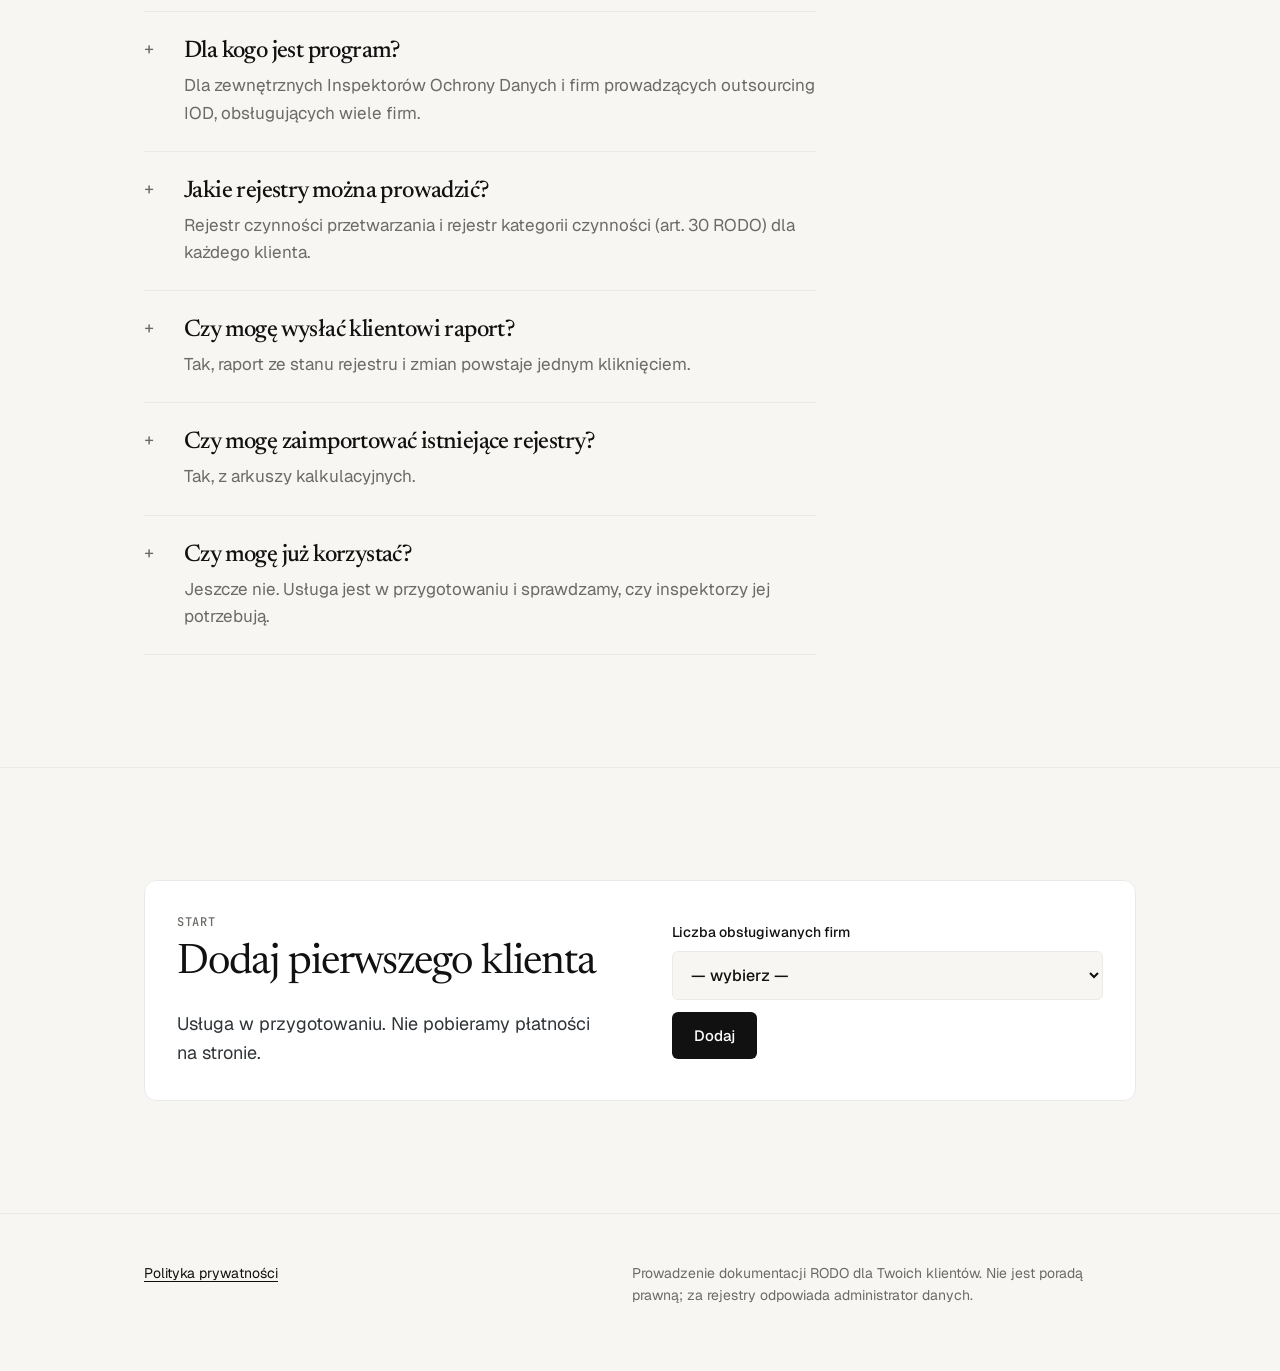
==== commit 191a90aa: "Главная: стиль на готовых настройках темы, свой CSS — минимум (СМ-45, слово Владельца «1а», «2б»)" ====
--- a/index.html
+++ b/index.html
@@ -81,99 +81,104 @@
   <div class="logo"><a href="index.html" data-ev="click_logo_home">Rejestr IOD</a></div>
   <nav class="top" aria-label="Menu"><a href="#co" data-ev="click_nav_co">Co dostajesz</a><a href="price.html" data-ev="click_nav_cena">Cena</a><a href="#przyklad" data-ev="click_nav_przyklad">Przykład</a><a href="#start" data-ev="click_nav_start">Start</a></nav>
 </div></header>
-<div class="ambient" aria-hidden="true"></div>
-
-<main class="wrap">
-  <div class="hero">
-    <div class="rv">
-      <span class="tag t-yellow">Dla zewnętrznych IOD</span>
-      <h1>Rejestry czynności przetwarzania wszystkich klientów. <em>W jednym miejscu, zawsze aktualne.</em></h1>
-      <p class="sub">Dla zewnętrznych Inspektorów Ochrony Danych obsługujących wiele firm: dla każdego klienta prowadzisz rejestr czynności przetwarzania i rejestr kategorii czynności, planujesz przeglądy i wysyłasz klientowi raport z tego, co zrobiono.</p>
-      <div class="actions">
-        <a class="cta" href="price.html" data-ev="cta_click">Tego potrzebuję</a>
-        <p class="cta-note">Usługa w przygotowaniu · Nie pobieramy płatności na stronie</p>
-      </div>
-    </div>
-    <div class="window rv" style="--i:2" role="img" aria-label="Rysunek: lista klientów inspektora ze stanem rejestrów">
-      <div class="bar"><i></i><i></i><i></i><span class="meta">Klienci · rejestry</span></div>
-      <div class="rows">
-        <div class="row"><div><b>Przychodnia rodzinna</b><small>rejestr czynności · teleporady</small></div><span class="tag t-yellow">Zmiany</span></div>
-        <div class="row"><div><b>Szkoła językowa</b><small>rejestr czynności · rekrutacja</small></div><span class="tag t-red">Przegląd</span></div>
-        <div class="row"><div><b>Biuro rachunkowe</b><small>rejestr kategorii · kadry i płace</small></div><span class="tag t-green">Aktualny</span></div>
-        <div class="row"><div><b>Sklep internetowy</b><small>rejestr czynności · newsletter</small></div><span class="tag t-green">Aktualny</span></div>
-      </div>
-      <div class="foot"><kbd>R</kbd> raport dla klienta</div>
-    </div>
-  </div>
+
+<main>
+  <section class="hero">
+    <div class="wrap split">
+      <div class="rv">
+        <mark class="tag yellow">Dla zewnętrznych IOD</mark>
+        <h1>Rejestry czynności przetwarzania wszystkich klientów. <em>W jednym miejscu, zawsze aktualne.</em></h1>
+        <p class="lede">Dla zewnętrznych Inspektorów Ochrony Danych obsługujących wiele firm: dla każdego klienta prowadzisz rejestr czynności przetwarzania i rejestr kategorii czynności, planujesz przeglądy i wysyłasz klientowi raport z tego, co zrobiono.</p>
+        <div class="actions">
+          <a class="cta" href="price.html" data-ev="cta_click">Tego potrzebuję</a>
+          <p class="note">Usługa w przygotowaniu · Nie pobieramy płatności na stronie</p>
+        </div>
+      </div>
+      <div class="window rv" style="--i:2" role="img" aria-label="Rysunek: lista klientów inspektora ze stanem rejestrów">
+        <div class="chrome"><i></i><i></i><i></i><span class="meta">Klienci · rejestry</span></div>
+        <ul class="list">
+          <li><div><b>Przychodnia rodzinna</b><small>rejestr czynności · teleporady</small></div><mark class="tag yellow">Zmiany</mark></li>
+          <li><div><b>Szkoła językowa</b><small>rejestr czynności · rekrutacja</small></div><mark class="tag red">Przegląd</mark></li>
+          <li><div><b>Biuro rachunkowe</b><small>rejestr kategorii · kadry i płace</small></div><mark class="tag green">Aktualny</mark></li>
+          <li><div><b>Sklep internetowy</b><small>rejestr czynności · newsletter</small></div><mark class="tag green">Aktualny</mark></li>
+          <li><small><kbd>R</kbd> raport dla klienta</small></li>
+        </ul>
+      </div>
+    </div>
+  </section>
 
   <section id="co" data-view="features_view">
-    <div class="head rv">
-      <span class="meta">Co dostajesz</span>
-      <h2>Cztery rzeczy, które zwykle żyją w osobnych arkuszach</h2>
-    </div>
-    <div class="grid">
-      <div class="card c1 rv" style="--i:0">
-        <div class="txt">
-          <span class="ico" style="background:var(--blue-bg)"><svg viewBox="0 0 20 20" fill="none" stroke="#1F6C9F" stroke-width="2" stroke-linecap="round"><path d="M5 3h10v14H5z"/><path d="M8 7h4M8 10h4M8 13h2"/></svg></span>
-          <b>Rejestr czynności</b><span class="d">Rejestr czynności przetwarzania każdej firmy klienta, z celami, kategoriami danych i odbiorcami.</span>
-          <a class="btn" href="price.html" data-ev="feature_rejestr">Tego potrzebuję</a>
-        </div>
-        <div class="fields" aria-hidden="true">
-          <div><span>czynność</span><em>teleporady</em></div>
-          <div><span>cel</span><em>świadczenie usług</em></div>
-          <div><span>dane</span><em>zdrowie, kontakt</em></div>
-          <div><span>odbiorcy</span><em>dostawca systemu</em></div>
-          <div><span>poza EOG</span><em>nie</em></div>
-        </div>
-      </div>
-      <div class="card c2 rv" style="--i:1">
-        <span class="ico" style="background:var(--green-bg)"><svg viewBox="0 0 20 20" fill="none" stroke="#346538" stroke-width="2" stroke-linecap="round"><path d="M3 5h14M3 10h14M3 15h9"/></svg></span>
-        <b>Rejestr kategorii</b><span class="d">Rejestr kategorii czynności dla firm, które przetwarzają dane w imieniu innych.</span>
-        <a class="btn" href="price.html" data-ev="feature_kategorie">Tego potrzebuję</a>
-      </div>
-      <div class="card c3 rv" style="--i:2">
-        <span class="ico" style="background:var(--red-bg)"><svg viewBox="0 0 20 20" fill="none" stroke="#9F2F2D" stroke-width="2" stroke-linecap="round"><circle cx="10" cy="10" r="7"/><path d="M10 6v4l3 2"/></svg></span>
-        <b>Przeglądy</b><span class="d">Terminy przeglądów rejestrów i przypomnienia dla każdego klienta.</span>
-        <a class="btn" href="price.html" data-ev="feature_przeglady">Tego potrzebuję</a>
-      </div>
-      <div class="card c4 rv" style="--i:3">
-        <div class="txt">
-          <span class="ico" style="background:var(--yellow-bg)"><svg viewBox="0 0 20 20" fill="none" stroke="#7A5200" stroke-width="2" stroke-linecap="round" stroke-linejoin="round"><path d="M4 16V9M10 16V4M16 16v-5"/></svg></span>
-          <b>Raporty dla klienta</b><span class="d">Raport ze stanu rejestru i zmian, gotowy do wysłania klientowi.</span>
-          <a class="btn" href="price.html" data-ev="feature_raporty">Tego potrzebuję</a>
-        </div>
-        <svg class="sheet" viewBox="0 0 220 160" aria-hidden="true" fill="none" stroke="#2F3437" stroke-width="1.6" stroke-linecap="round">
-          <rect x="62" y="26" width="132" height="124" rx="4" fill="#FBF3DB" stroke="none"/>
-          <path d="M40 12h110l20 20v118H40z" fill="#fff"/>
-          <path d="M150 12v20h20"/>
-          <path d="M56 40h60M56 56h88M56 68h80M56 80h88"/>
-          <path d="M56 100h20M56 112h44M56 124h32" stroke="#9F2F2D"/>
-          <path d="M120 128l8 8 18-22" stroke="#346538" stroke-width="2.2"/>
-        </svg>
+    <div class="wrap">
+      <div class="head rv">
+        <p class="meta">Co dostajesz</p>
+        <h2>Cztery rzeczy, które zwykle żyją w osobnych arkuszach</h2>
+      </div>
+      <div class="grid">
+        <div class="card wide split rv">
+          <div class="stack">
+            <i class="ico blue"><svg width="20" height="20" viewBox="0 0 20 20" fill="none" stroke="currentColor" stroke-width="2" stroke-linecap="round"><path d="M5 3h10v14H5z"/><path d="M8 7h4M8 10h4M8 13h2"/></svg></i>
+            <h3>Rejestr czynności</h3>
+            <p>Rejestr czynności przetwarzania każdej firmy klienta, z celami, kategoriami danych i odbiorcami.</p>
+            <a class="btn" href="price.html" data-ev="feature_rejestr">Tego potrzebuję</a>
+          </div>
+          <dl aria-hidden="true">
+            <div><dt>czynność</dt><dd>teleporady</dd></div>
+            <div><dt>cel</dt><dd>świadczenie usług</dd></div>
+            <div><dt>dane</dt><dd>zdrowie, kontakt</dd></div>
+            <div><dt>odbiorcy</dt><dd>dostawca systemu</dd></div>
+            <div><dt>poza EOG</dt><dd>nie</dd></div>
+          </dl>
+        </div>
+        <div class="card rv" style="--i:1">
+          <i class="ico green"><svg width="20" height="20" viewBox="0 0 20 20" fill="none" stroke="currentColor" stroke-width="2" stroke-linecap="round"><path d="M3 5h14M3 10h14M3 15h9"/></svg></i>
+          <h3>Rejestr kategorii</h3>
+          <p>Rejestr kategorii czynności dla firm, które przetwarzają dane w imieniu innych.</p>
+          <a class="btn" href="price.html" data-ev="feature_kategorie">Tego potrzebuję</a>
+        </div>
+        <div class="card rv" style="--i:2">
+          <i class="ico red"><svg width="20" height="20" viewBox="0 0 20 20" fill="none" stroke="currentColor" stroke-width="2" stroke-linecap="round"><circle cx="10" cy="10" r="7"/><path d="M10 6v4l3 2"/></svg></i>
+          <h3>Przeglądy</h3>
+          <p>Terminy przeglądów rejestrów i przypomnienia dla każdego klienta.</p>
+          <a class="btn" href="price.html" data-ev="feature_przeglady">Tego potrzebuję</a>
+        </div>
+        <div class="card wide split rv" style="--i:3">
+          <div class="stack">
+            <i class="ico yellow"><svg width="20" height="20" viewBox="0 0 20 20" fill="none" stroke="currentColor" stroke-width="2" stroke-linecap="round" stroke-linejoin="round"><path d="M4 16V9M10 16V4M16 16v-5"/></svg></i>
+            <h3>Raporty dla klienta</h3>
+            <p>Raport ze stanu rejestru i zmian, gotowy do wysłania klientowi.</p>
+            <a class="btn" href="price.html" data-ev="feature_raporty">Tego potrzebuję</a>
+          </div>
+          <svg width="220" height="160" viewBox="0 0 220 160" aria-hidden="true" fill="none" stroke="#2F3437" stroke-width="1.6" stroke-linecap="round">
+            <rect x="62" y="26" width="132" height="124" rx="4" fill="#FBF3DB" stroke="none"/>
+            <path d="M40 12h110l20 20v118H40z" fill="#fff"/>
+            <path d="M150 12v20h20"/>
+            <path d="M56 40h60M56 56h88M56 68h80M56 80h88"/>
+            <path d="M56 100h20M56 112h44M56 124h32" stroke="#9F2F2D"/>
+            <path d="M120 128l8 8 18-22" stroke="#346538" stroke-width="2.2"/>
+          </svg>
+        </div>
       </div>
     </div>
   </section>
 
   <section id="przyklad" data-view="example_view">
-    <div class="example">
-      <div class="rv">
-        <span class="meta">Przykład</span>
-        <p class="meta" style="margin-top:8px"><span class="tag t-blue">Dane fikcyjne</span></p>
-      </div>
-      <div class="rv" style="--i:1">
-        <h2 style="font-size:clamp(24px,2.6vw,30px);margin:0 0 20px">Poniedziałek zewnętrznego IOD</h2>
-        <blockquote><p class="fine">Zewnętrzny IOD z 23 klientami: przychodnie, szkoły językowe, biura rachunkowe. W poniedziałek widzi, że u 4 klientów zbliża się roczny przegląd rejestru. Przy przychodni dopisuje nową czynność — teleporady — i wysyła dyrektorce raport ze zmianami z tego miesiąca.</p></blockquote>
-        <div class="after"><a class="cta" href="price.html" data-ev="click_cta_after_example">Wybierz pakiet</a></div>
-      </div>
+    <div class="wrap">
+      <div class="head rv">
+        <p class="meta">Przykład · <mark class="tag blue">Dane fikcyjne</mark></p>
+        <h2>Poniedziałek zewnętrznego IOD</h2>
+      </div>
+      <blockquote class="rv" style="--i:1">Zewnętrzny IOD z 23 klientami: przychodnie, szkoły językowe, biura rachunkowe. W poniedziałek widzi, że u 4 klientów zbliża się roczny przegląd rejestru. Przy przychodni dopisuje nową czynność — teleporady — i wysyła dyrektorce raport ze zmianami z tego miesiąca.</blockquote>
+      <a class="cta" href="price.html" data-ev="click_cta_after_example">Wybierz pakiet</a>
     </div>
   </section>
 <!-- seo-tekst:start -->
   <section id="opis">
-    <div class="head rv">
-      <span class="meta">Opis</span>
-      <h2>Jak to działa</h2>
-    </div>
-    <div class="cols rv">
+    <div class="wrap">
+      <div class="head rv">
+        <p class="meta">Opis</p>
+        <h2>Jak to działa</h2>
+      </div>
+      <div class="prose rv">
     <p>Każdy administrator danych, który podlega obowiązkowi z art. 30 RODO, prowadzi rejestr czynności przetwarzania, a podmiot przetwarzający — rejestr kategorii czynności. Zewnętrzny Inspektor Ochrony Danych, który obsługuje kilkanaście lub kilkadziesiąt firm, odpowiada w praktyce za to, żeby te rejestry u każdego klienta były kompletne i aktualne.</p>
     <p>Najczęściej rejestry żyją w osobnych arkuszach i dokumentach — jeden plik na klienta, kolejne wersje w mailach. Gdy klient zmienia system, zatrudnia nowego dostawcę albo uruchamia nową usługę, inspektor musi pamiętać, w którym pliku to wpisać, a przy przeglądzie szuka, co się zmieniło od ostatniego razu.</p>
     <p>Program zbiera rejestry wszystkich klientów w jednym miejscu. Dla każdej firmy prowadzisz rejestr czynności przetwarzania: nazwę czynności, cel, kategorie osób i danych, odbiorców, przekazania poza EOG, okresy przechowywania i środki bezpieczeństwa. Dla klientów, którzy przetwarzają dane w imieniu innych, prowadzisz też rejestr kategorii czynności.</p>
@@ -186,15 +191,16 @@
     <p>Rozpoczęcie zajmuje jeden wieczór: dodajesz klientów, wgrywasz istniejące rejestry z arkuszy i ustawiasz terminy przeglądów. Program działa w przeglądarce, bez instalacji.</p>
     <p>Program jest przeznaczony dla zewnętrznych Inspektorów Ochrony Danych, kancelarii i firm prowadzących outsourcing IOD, a także dla wewnętrznych inspektorów w grupach spółek. Usługa jest w przygotowaniu: najpierw sprawdzamy, czy inspektorzy jej potrzebują.</p>
     <p>Program porządkuje dokumentację, ale nie zastępuje oceny inspektora i nie jest poradą prawną. Za treść rejestrów odpowiada administrator danych, a inspektor za swoje zalecenia.</p>
+      </div>
     </div>
   </section>
   <section id="faq">
-    <div class="faq-wrap">
-      <div class="rv">
-        <span class="meta">FAQ</span>
+    <div class="wrap">
+      <div class="head rv">
+        <p class="meta">FAQ</p>
         <h2>Pytania i odpowiedzi</h2>
       </div>
-      <div class="faq-list rv" style="--i:1">
+      <div class="prose rv" style="--i:1">
         <div class="qa"><h3>Dla kogo jest program?</h3>
         <p>Dla zewnętrznych Inspektorów Ochrony Danych i firm prowadzących outsourcing IOD, obsługujących wiele firm.</p></div>
         <div class="qa"><h3>Jakie rejestry można prowadzić?</h3>
@@ -210,15 +216,17 @@
   </section>
 <!-- seo-tekst:end -->
   <section id="start" data-view="start_view">
-    <div class="start rv">
-      <div>
-        <span class="meta">Start</span>
-        <h2>Dodaj pierwszego klienta</h2>
-        <p class="lede">Usługa w przygotowaniu. Nie pobieramy płatności na stronie.</p>
-      </div>
-      <div class="form">
-        <p><label>Liczba obsługiwanych firm<select data-ev-focus="form_start"><option value="">— wybierz —</option><option>1</option><option>2–5</option><option>6–20</option><option>Ponad 20</option></select></label></p>
-        <a class="cta" href="price.html" data-ev="form_submit_click">Dodaj</a>
+    <div class="wrap">
+      <div class="card split rv">
+        <div>
+          <div class="meta">Start</div>
+          <h2>Dodaj pierwszego klienta</h2>
+          <div class="lede">Usługa w przygotowaniu. Nie pobieramy płatności na stronie.</div>
+        </div>
+        <div class="stack">
+          <label>Liczba obsługiwanych firm<select data-ev-focus="form_start"><option value="">— wybierz —</option><option>1</option><option>2–5</option><option>6–20</option><option>Ponad 20</option></select></label>
+          <a class="cta" href="price.html" data-ev="form_submit_click">Dodaj</a>
+        </div>
       </div>
     </div>
   </section>
--- a/variant.css
+++ b/variant.css
@@ -1,156 +1,105 @@
-/* minimalist-ui: warm monochrome, editorial serif, flat bento */
+/* minimalist-ui: tokens from the style's rules, then general components only */
 :root{
   --canvas:#F7F6F3; --surface:#FFFFFF; --surface-2:#FBFBFA;
-  --ink:#111111; --ink-2:#2F3437; --muted:#6B6A66; --line:#EAEAEA;
+  --ink:#111111; --ink-2:#2F3437; --muted:#6B6A66; --line:#EAEAEA; --line-2:#D6D5D1;
   --red-bg:#FDEBEC; --red:#9F2F2D; --blue-bg:#E1F3FE; --blue:#1F6C9F;
   --green-bg:#EDF3EC; --green:#346538; --yellow-bg:#FBF3DB; --yellow:#7A5200;
   --serif:'Newsreader','Lyon Text','Instrument Serif',Georgia,serif;
   --sans:'Geist','SF Pro Display','Helvetica Neue',Arial,sans-serif;
   --mono:'JetBrains Mono','SF Mono',ui-monospace,monospace;
-  --ease:cubic-bezier(0.16,1,0.3,1);
+  --fs-xs:12px; --fs-s:14px; --fs-m:17px; --fs-l:clamp(20px,2vw,24px);
+  --fs-xl:clamp(30px,3.6vw,42px); --fs-xxl:clamp(38px,5.4vw,62px); --fs-quote:clamp(22px,2.4vw,28px);
+  --sp-1:8px; --sp-2:16px; --sp-3:24px; --sp-4:32px; --sp-5:48px;
+  --sp-gap:clamp(24px,5vw,64px); --sp-section:112px; --sp-section-s:72px;
+  --r-s:4px; --r-m:6px; --r-l:12px; --r-pill:9999px;
+  --shadow-hover:0 2px 8px rgba(0,0,0,.04);
+  --ease:cubic-bezier(.16,1,.3,1); --dur:600ms; --stagger:80ms;
 }
-*,*::before,*::after{box-sizing:border-box}
-html{-webkit-text-size-adjust:100%}
-body{margin:0;background:var(--canvas);color:var(--ink-2);font-family:var(--sans);font-size:17px;line-height:1.6;
-  -webkit-font-smoothing:antialiased;overflow-x:hidden}
-a{color:inherit}
-h1,h2,h3{color:var(--ink);margin:0}
+.red{--tone-bg:var(--red-bg);--tone:var(--red)} .blue{--tone-bg:var(--blue-bg);--tone:var(--blue)}
+.green{--tone-bg:var(--green-bg);--tone:var(--green)} .yellow{--tone-bg:var(--yellow-bg);--tone:var(--yellow)}
+
+/* elements */
+*{box-sizing:border-box}
+body{margin:0;background:var(--canvas);color:var(--ink-2);font:400 var(--fs-m)/1.6 var(--sans);-webkit-font-smoothing:antialiased;overflow-x:hidden}
+body::before{content:"";position:fixed;inset:0;z-index:-1;pointer-events:none;background:radial-gradient(600px 400px at 80% 0%,rgba(190,160,110,.07),transparent 70%)}
+a{color:inherit;text-underline-offset:3px}
+a:focus-visible,select:focus{outline:2px solid var(--ink);outline-offset:3px}
+h1,h2,h3{margin:0;color:var(--ink);font-family:var(--serif);font-weight:400;line-height:1.1;letter-spacing:-.025em}
+h1{font-size:var(--fs-xxl);letter-spacing:-.03em;margin:var(--sp-2) 0 var(--sp-3)}
+h1 em{font-style:normal;color:var(--muted)}
+h2{font-size:var(--fs-xl);margin:var(--sp-1) 0 var(--sp-3)}
+h3{font-size:var(--fs-l);font-weight:500;line-height:1.25}
 p{margin:0}
-.wrap{max-width:1040px;margin:0 auto;padding:0 24px}
-@media (max-width:600px){.wrap{padding:0 16px}}
+svg{display:block;max-width:100%;height:auto;margin-inline:auto}
+kbd{font:var(--fs-xs) var(--mono);padding:1px 6px;border:1px solid var(--line);border-radius:var(--r-s);background:var(--canvas);color:var(--ink-2)}
+blockquote{margin:0 0 var(--sp-4);max-width:40rem;font:400 var(--fs-quote)/1.4 var(--serif);letter-spacing:-.01em;color:var(--ink)}
+dl{margin:0;padding:14px 16px;border:1px solid var(--line);border-radius:8px;background:var(--surface-2);font:var(--fs-xs)/1.5 var(--mono)}
+dl div{display:flex;justify-content:space-between;gap:10px;padding:6px 0;border-bottom:1px dashed var(--line)}
+dl div:last-child{border-bottom:0}
+dt{color:var(--muted)} dd{margin:0;color:var(--ink-2);text-align:right}
+label{display:block;width:100%;font:500 var(--fs-s)/1.5 var(--sans);color:var(--ink)}
+select{display:block;width:100%;min-width:0;margin-top:var(--sp-1);padding:12px 14px;font:inherit;font-size:16px;color:var(--ink);background:var(--canvas);border:1px solid var(--line);border-radius:var(--r-m)}
 
-/* ambient light, fixed layer */
-.ambient{position:fixed;inset:0;pointer-events:none;z-index:0;
-  background:radial-gradient(600px 400px at 80% 0%,rgba(190,160,110,.07),transparent 70%)}
-header,main,footer{position:relative;z-index:1}
+/* layout */
+.wrap{max-width:1040px;margin:0 auto;padding:0 var(--sp-3)}
+section,.hero{padding:var(--sp-section) 0;border-top:1px solid var(--line)}
+.hero{border-top:0}
+@media (max-width:600px){.wrap{padding:0 var(--sp-2)}section,.hero{padding:var(--sp-section-s) 0}}
+.head{max-width:40rem;margin-bottom:var(--sp-5)}
+.prose{max-width:42rem}
+.prose p+p{margin-top:var(--sp-3)}
+.stack,.card,.actions{display:flex;flex-direction:column;align-items:flex-start;gap:12px}
+.split{display:grid;grid-template-columns:repeat(auto-fit,minmax(min(100%,16rem),1fr));gap:var(--sp-gap);align-items:center}
+.actions{margin-top:var(--sp-4)}
+.grid{display:grid;grid-template-columns:repeat(3,minmax(0,1fr));gap:var(--sp-2)}
+.wide{grid-column:span 2}
+@media (max-width:880px){.grid{grid-template-columns:1fr}.wide{grid-column:auto}}
 
-/* header */
-header{position:sticky;top:0;background:rgba(247,246,243,.85);backdrop-filter:blur(8px);-webkit-backdrop-filter:blur(8px);
-  border-bottom:1px solid var(--line)}
-header .wrap{display:flex;align-items:center;justify-content:space-between;gap:16px;min-height:60px;flex-wrap:wrap}
-.logo a{font-family:var(--serif);font-size:21px;font-weight:500;letter-spacing:-0.02em;text-decoration:none;color:var(--ink)}
-.logo a::before{content:"";display:inline-block;width:10px;height:10px;border:1.5px solid var(--ink);border-radius:2px;
-  margin-right:10px;vertical-align:1px;background:var(--yellow-bg)}
-nav.top{display:flex;gap:4px;flex-wrap:wrap}
-nav.top a{font-size:14px;color:var(--muted);text-decoration:none;padding:6px 10px;border-radius:4px;transition:color .2s,background .2s}
+/* header and footer (override the shared base: white header, dark footer) */
+header{position:sticky;top:0;z-index:10;background:rgba(247,246,243,.85);backdrop-filter:blur(8px);border-bottom:1px solid var(--line)}
+header .wrap{display:flex;align-items:center;justify-content:space-between;gap:var(--sp-2);min-height:60px;flex-wrap:wrap}
+.logo a{font:500 21px var(--serif);letter-spacing:-.02em;color:var(--ink);text-decoration:none}
+nav.top{display:flex;flex-wrap:wrap}
+nav.top a{margin:0;padding:6px 10px;border-radius:var(--r-s);color:var(--muted);font-size:var(--fs-s);text-decoration:none}
 nav.top a:hover{color:var(--ink);background:rgba(0,0,0,.04)}
-@media (max-width:600px){header .wrap{padding-top:8px;padding-bottom:8px}nav.top{gap:0;margin-left:-10px}nav.top a{font-size:13px;padding:4px 10px}}
+footer{padding:var(--sp-5) 0 64px;background:var(--canvas);color:var(--ink-2);border-top:1px solid var(--line);font-size:var(--fs-s)}
+footer .wrap{display:flex;flex-wrap:wrap;justify-content:space-between;gap:var(--sp-3)}
+footer a{color:var(--ink)}
+footer .muted{margin:0;max-width:36em;color:var(--muted)}
 
-/* meta label */
-.meta{font-family:var(--mono);font-size:12px;letter-spacing:.06em;text-transform:uppercase;color:var(--muted)}
-.tag{display:inline-block;font-family:var(--sans);font-size:11px;font-weight:600;letter-spacing:.05em;text-transform:uppercase;
-  padding:3px 9px;border-radius:9999px;line-height:1.4;white-space:nowrap}
-.t-red{background:var(--red-bg);color:var(--red)} .t-green{background:var(--green-bg);color:var(--green)}
-.t-yellow{background:var(--yellow-bg);color:var(--yellow)} .t-blue{background:var(--blue-bg);color:var(--blue)}
-
-/* hero */
-.hero{padding:120px 0 96px;display:grid;grid-template-columns:1.05fr .95fr;gap:64px;align-items:center}
-.hero h1{font-family:var(--serif);font-weight:400;font-size:clamp(38px,5.4vw,62px);line-height:1.08;letter-spacing:-0.03em;margin:18px 0 24px}
-.hero h1 em{font-style:normal;color:var(--muted)}
-.hero .sub{font-size:18px;color:var(--ink-2);max-width:34em}
-.hero .actions{margin-top:36px;display:flex;flex-direction:column;align-items:flex-start;gap:14px}
-.cta-note{font-family:var(--mono);font-size:12px;letter-spacing:.02em;color:var(--muted)}
-@media (max-width:880px){.hero{grid-template-columns:1fr;gap:48px;padding:72px 0 64px}}
-
-/* buttons */
-.cta{display:inline-block;background:var(--ink);color:#fff;text-decoration:none;font-size:15px;font-weight:500;
-  padding:13px 22px;border-radius:6px;transition:background .2s,transform .15s}
-.cta:hover{background:#333}
-.cta:active,.btn:active{transform:scale(.98)}
-.btn{display:inline-block;margin-top:auto;font-size:14px;font-weight:500;color:var(--ink);text-decoration:none;
-  padding:8px 14px;border:1px solid var(--line);border-radius:6px;background:var(--surface);transition:background .2s,border-color .2s,transform .15s}
-.btn:hover{background:var(--canvas);border-color:#D6D5D1}
+/* components */
+.meta{font:500 var(--fs-xs)/1.6 var(--mono);letter-spacing:.06em;text-transform:uppercase;color:var(--muted)}
+.note{margin:0;font:var(--fs-xs)/1.5 var(--mono);color:var(--muted)}
+.lede{max-width:34em;font-size:18px;color:var(--ink-2)}
+.tag{display:inline-block;padding:3px 9px;border-radius:var(--r-pill);background:var(--tone-bg);color:var(--tone);font:600 11px/1.4 var(--sans);letter-spacing:.05em;text-transform:uppercase;white-space:nowrap}
+.ico{display:grid;place-items:center;width:36px;height:36px;border-radius:8px;background:var(--tone-bg);color:var(--tone)}
+a.cta,.btn{display:inline-block;margin:0;text-decoration:none;font-family:var(--sans);font-weight:500;transition:background .2s,border-color .2s,transform .15s}
+a.cta{padding:13px 22px;border-radius:var(--r-m);background:var(--ink);color:#fff;font-size:15px;line-height:1.4}
+a.cta:hover{background:#333;opacity:1}
+.btn{margin-top:auto;padding:8px 14px;border:1px solid var(--line);border-radius:var(--r-m);background:var(--surface);color:var(--ink);font-size:var(--fs-s);line-height:1.4}
+.btn:hover{background:var(--canvas);border-color:var(--line-2)}
 .btn::after{content:" \2192"}
-
-/* faux window */
-.window{background:var(--surface);border:1px solid var(--line);border-radius:12px;overflow:hidden;box-shadow:0 1px 2px rgba(0,0,0,.03)}
-.window .bar{display:flex;align-items:center;gap:6px;padding:12px 14px;border-bottom:1px solid var(--line);background:#fff}
-.window .bar i{width:10px;height:10px;border-radius:50%;background:#E3E2DE;display:block}
-.window .bar span{margin-left:10px}
-.window .rows{padding:6px 0}
-.row{display:flex;align-items:center;justify-content:space-between;gap:12px;padding:14px 18px;border-bottom:1px solid var(--line)}
-.row:last-child{border-bottom:0}
-.row b{display:block;font-weight:500;color:var(--ink);font-size:15px}
-.row small{display:block;font-family:var(--mono);font-size:12px;color:var(--muted)}
-.window .foot{display:flex;gap:8px;align-items:center;padding:12px 18px;background:var(--surface-2);border-top:1px solid var(--line);font-size:13px;color:var(--muted)}
-kbd{font-family:var(--mono);font-size:12px;border:1px solid var(--line);border-radius:4px;background:var(--canvas);padding:1px 6px;color:var(--ink-2)}
-
-/* sections */
-section{padding:112px 0;border-top:1px solid var(--line)}
-@media (max-width:600px){section{padding:72px 0}}
-.head{max-width:640px;margin-bottom:48px}
-section h2{font-family:var(--serif);font-weight:400;font-size:clamp(30px,3.6vw,42px);line-height:1.1;letter-spacing:-0.025em;margin-top:12px}
-.lede{margin-top:16px;color:var(--muted);font-size:17px}
-
-/* bento */
-.grid{display:grid;grid-template-columns:repeat(6,1fr);gap:16px}
-.card{background:var(--surface);border:1px solid var(--line);border-radius:12px;padding:32px;display:flex;flex-direction:column;gap:12px;
-  min-height:260px;transition:box-shadow .2s}
-.card:hover{box-shadow:0 2px 8px rgba(0,0,0,.04)}
-.card b{font-family:var(--serif);font-weight:500;font-size:24px;letter-spacing:-0.02em;color:var(--ink);line-height:1.2}
-.card span.d{color:var(--ink-2);font-size:16px;max-width:30em}
-.card .ico{width:36px;height:36px;border-radius:8px;display:grid;place-items:center;margin-bottom:8px}
-.card .ico svg{width:20px;height:20px}
-.c1{grid-column:span 4} .c2{grid-column:span 2} .c3{grid-column:span 2} .c4{grid-column:span 4}
-.c1,.c4{display:grid;grid-template-columns:1fr 1fr;gap:24px;align-items:stretch}
-.c1 .txt,.c4 .txt{display:flex;flex-direction:column;gap:12px}
-.fields{border:1px solid var(--line);border-radius:8px;background:var(--surface-2);padding:14px 16px;font-family:var(--mono);font-size:12px;color:var(--muted);align-self:center}
-.fields div{display:flex;justify-content:space-between;gap:10px;padding:6px 0;border-bottom:1px dashed var(--line)}
-.fields div:last-child{border-bottom:0}
-.fields em{font-style:normal;color:var(--ink-2)}
-.sheet{align-self:center;justify-self:center;width:100%;max-width:220px}
-@media (max-width:880px){.c1,.c2,.c3,.c4{grid-column:span 6}}
-@media (max-width:600px){.c1,.c4{grid-template-columns:1fr}.card{padding:24px;min-height:0}.btn{margin-top:8px;align-self:flex-start}}
-
-/* example */
-.example{display:grid;grid-template-columns:220px 1fr;gap:48px;align-items:start}
-.example blockquote{margin:0;font-family:var(--serif);font-size:clamp(22px,2.4vw,28px);line-height:1.4;letter-spacing:-0.01em;color:var(--ink)}
-.example .fine{font:inherit;color:inherit}
-.example .after{margin-top:32px}
-@media (max-width:700px){.example{grid-template-columns:1fr;gap:20px}}
-
-/* seo text */
-#opis .cols{max-width:680px}
-#opis p{margin-top:20px;color:var(--ink-2)}
-#opis p:first-child{margin-top:0;font-size:19px;color:var(--ink)}
-
-/* faq */
-.faq-wrap{display:grid;grid-template-columns:280px 1fr;gap:48px}
-.faq-list{border-top:1px solid var(--line)}
-.qa{padding:24px 0;border-bottom:1px solid var(--line);display:grid;grid-template-columns:24px 1fr;column-gap:16px}
-.qa::before{content:"+";font-family:var(--mono);color:var(--muted);font-size:16px;line-height:1.5;grid-row:span 2}
-.qa h3{font-family:var(--sans);font-size:17px;font-weight:600;line-height:1.5}
+a.cta:active,.btn:active{transform:scale(.98)}
+.card,.window{background:var(--surface);border:1px solid var(--line);border-radius:var(--r-l)}
+.card{padding:var(--sp-4);transition:box-shadow .2s}
+.card:hover{box-shadow:var(--shadow-hover)}
+.card p{color:var(--ink-2);font-size:inherit;line-height:inherit}
+.window{overflow:hidden}
+.chrome{display:flex;align-items:center;gap:6px;padding:12px 14px;border-bottom:1px solid var(--line)}
+.chrome i{display:block;width:10px;height:10px;border-radius:50%;background:#E3E2DE}
+.list{margin:0;padding:0;list-style:none}
+.list li{display:flex;align-items:center;justify-content:space-between;gap:12px;padding:14px 18px;border-bottom:1px solid var(--line)}
+.list li:last-child{border-bottom:0}
+.list b{display:block;font-weight:500;color:var(--ink)}
+.list small{display:block;font:var(--fs-xs)/1.5 var(--mono);color:var(--muted)}
+.qa{position:relative;padding:var(--sp-3) 0 var(--sp-3) 40px;border-top:1px solid var(--line)}
+.qa:last-child{border-bottom:1px solid var(--line)}
+.qa::before{content:"+";position:absolute;left:0;font:var(--fs-m)/1.6 var(--mono);color:var(--muted)}
 .qa p{margin-top:6px;color:var(--muted)}
-@media (max-width:800px){.faq-wrap{grid-template-columns:1fr;gap:24px}}
-
-/* start */
-.start{background:var(--surface);border:1px solid var(--line);border-radius:12px;padding:48px;display:grid;grid-template-columns:1fr 1fr;gap:40px;align-items:end}
-.start h2{margin-top:12px}
-.start label{display:block;font-size:14px;font-weight:500;color:var(--ink)}
-.start select{display:block;width:100%;margin-top:8px;font:inherit;font-size:16px;color:var(--ink);background:var(--canvas);
-  border:1px solid var(--line);border-radius:6px;padding:12px 14px}
-.start select:focus{outline:2px solid var(--ink);outline-offset:2px}
-.start .form{display:flex;flex-direction:column;gap:16px;align-items:flex-start}
-.start .form p{width:100%}
-@media (max-width:700px){.start{grid-template-columns:1fr;padding:28px 20px;gap:24px}}
-
-/* footer */
-footer{border-top:1px solid var(--line);padding:48px 0 64px}
-footer .wrap{display:flex;justify-content:space-between;gap:24px;flex-wrap:wrap;font-size:14px}
-footer a{color:var(--ink);text-underline-offset:3px}
-footer .muted{color:var(--muted);max-width:36em}
-
-a:focus-visible{outline:2px solid var(--ink);outline-offset:3px;border-radius:4px}
 
 /* motion */
 @media (prefers-reduced-motion:no-preference){
-  .rv-on .rv{opacity:0;transform:translateY(12px);transition:opacity .6s var(--ease),transform .6s var(--ease);
-    transition-delay:calc(var(--i,0) * 80ms)}
+  .rv-on .rv{opacity:0;transform:translateY(12px);transition:opacity var(--dur) var(--ease),transform var(--dur) var(--ease);transition-delay:calc(var(--i,0) * var(--stagger))}
   .rv-on .rv.in{opacity:1;transform:none}
 }
-@media (prefers-reduced-motion:reduce){
-  .rv{opacity:1!important;transform:none!important;transition:none!important}
-}
-
-/* footer: base stylesheet override, readable link on dark */
-footer a{color:#fcfcfc}
+@media (prefers-reduced-motion:reduce){.rv{opacity:1;transform:none;transition:none}}
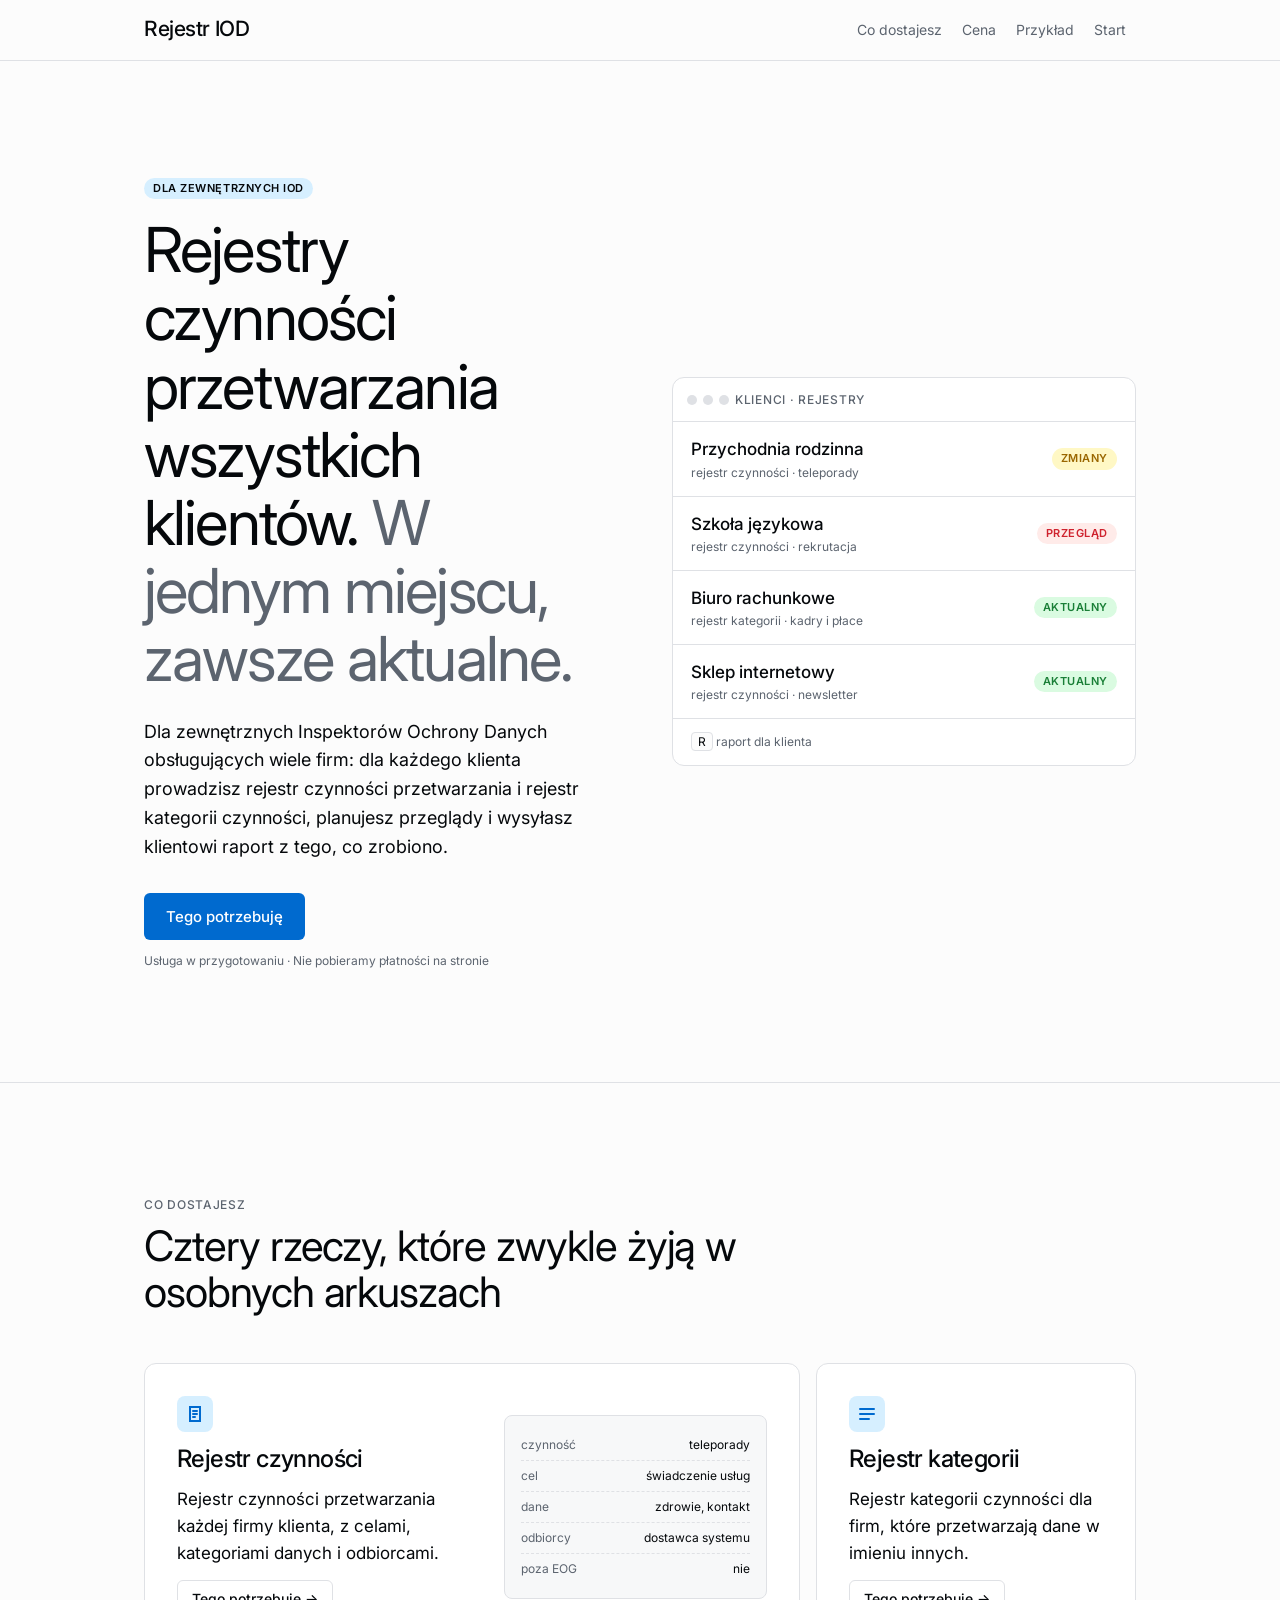
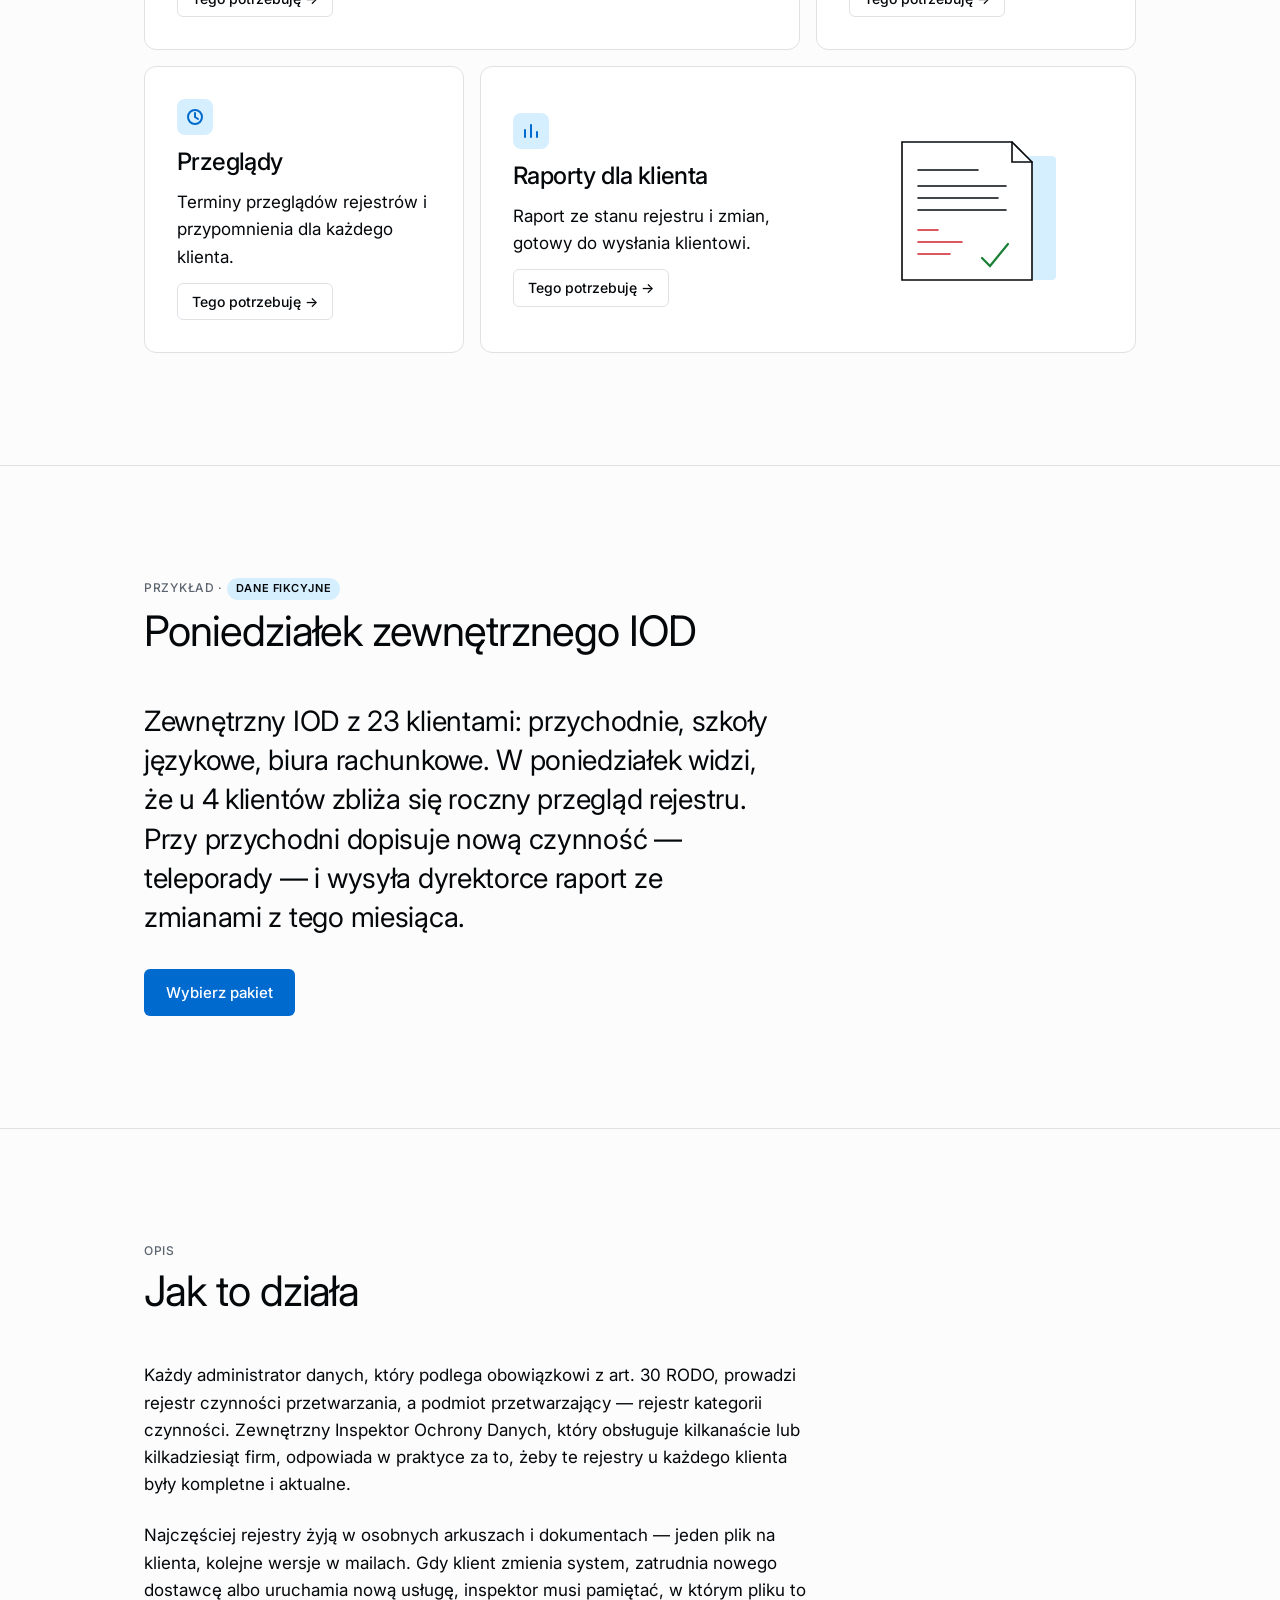
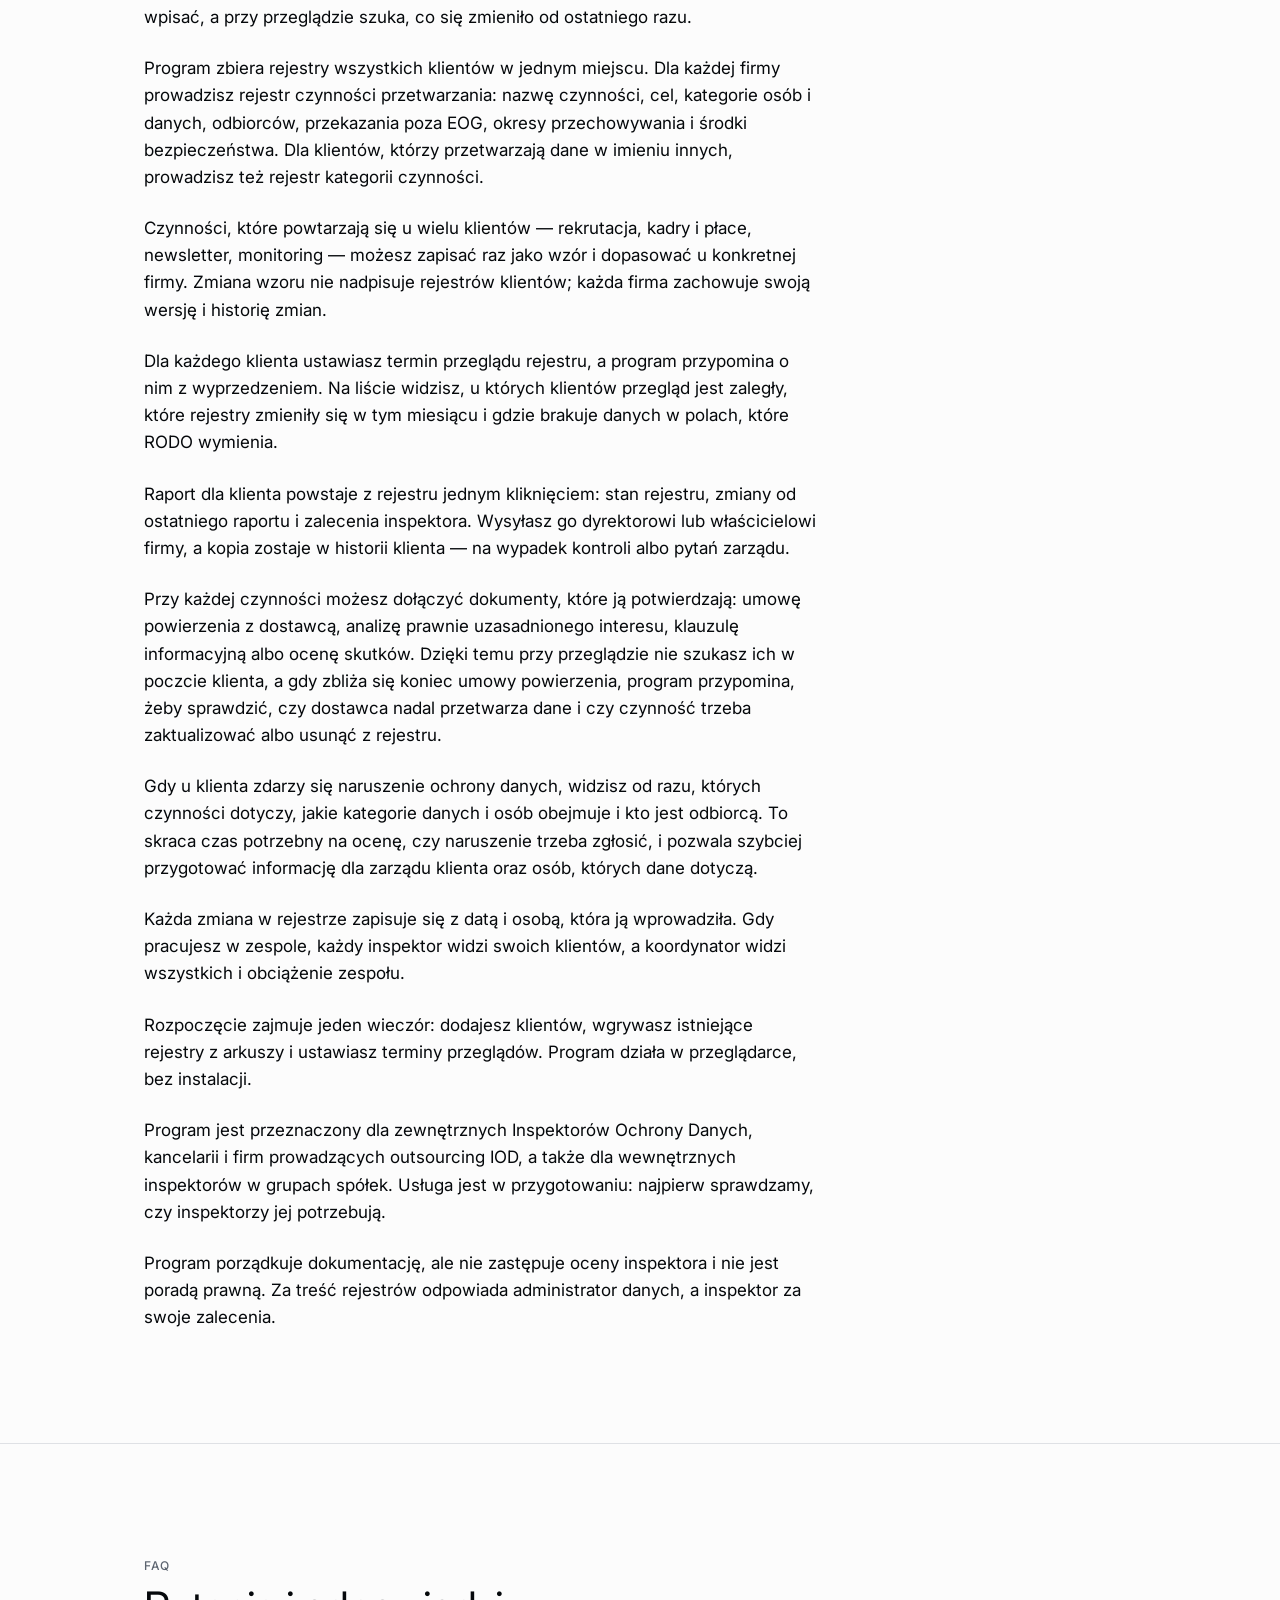
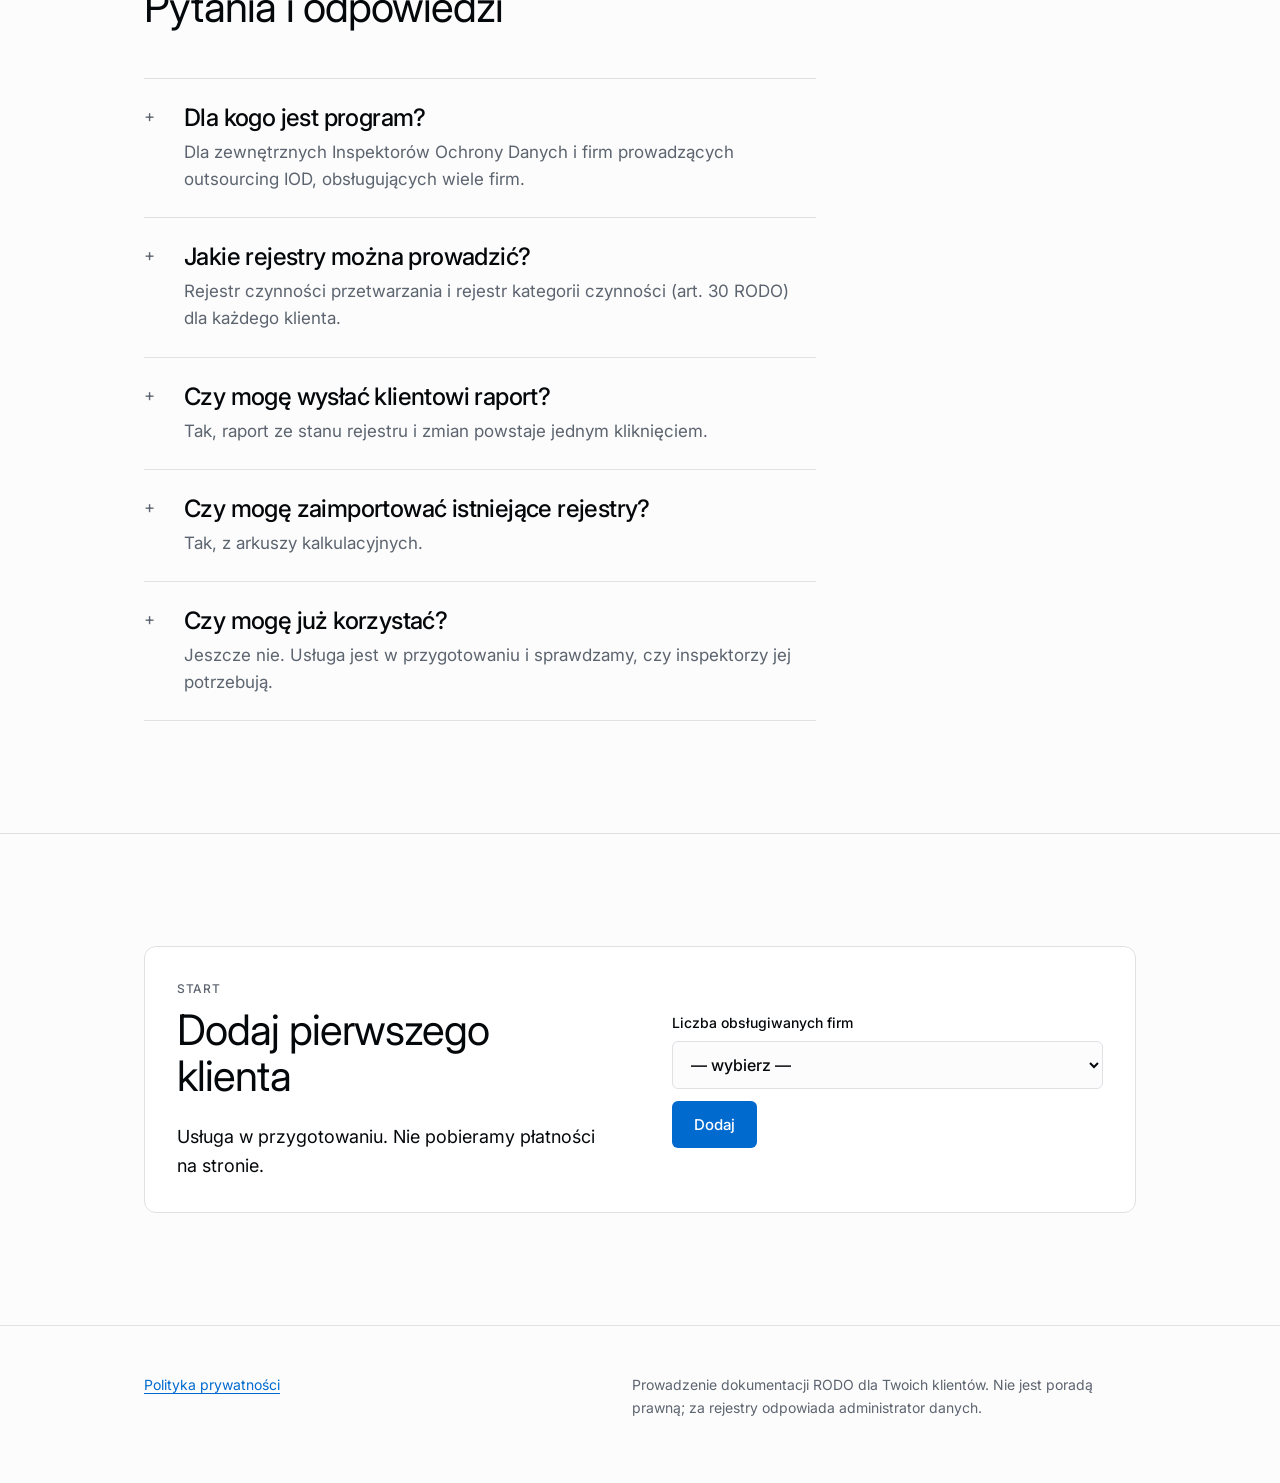
==== commit d03fa839: "Главная: одни цвета (СМ-04), шрифт Inter, светлый фон — выбор раскладки (слово Владельца 10.11.2026)" ====
--- a/index.html
+++ b/index.html
@@ -17,7 +17,7 @@
 <link rel="stylesheet" href="style.css">
 <link rel="preconnect" href="https://fonts.googleapis.com">
 <link rel="preconnect" href="https://fonts.gstatic.com" crossorigin>
-<link rel="stylesheet" href="https://fonts.googleapis.com/css2?family=Geist:wght@400;500;600&family=JetBrains+Mono:wght@400;500&family=Newsreader:opsz,wght@6..72,400;6..72,500&display=swap">
+<link rel="stylesheet" href="https://fonts.googleapis.com/css2?family=Inter:wght@400;500;600&display=swap">
 <link rel="stylesheet" href="variant.css">
 <script src="smoke.js" defer></script>
 <!-- faq-jsonld:start -->
@@ -86,7 +86,7 @@
   <section class="hero">
     <div class="wrap split">
       <div class="rv">
-        <mark class="tag yellow">Dla zewnętrznych IOD</mark>
+        <mark class="tag blue">Dla zewnętrznych IOD</mark>
         <h1>Rejestry czynności przetwarzania wszystkich klientów. <em>W jednym miejscu, zawsze aktualne.</em></h1>
         <p class="lede">Dla zewnętrznych Inspektorów Ochrony Danych obsługujących wiele firm: dla każdego klienta prowadzisz rejestr czynności przetwarzania i rejestr kategorii czynności, planujesz przeglądy i wysyłasz klientowi raport z tego, co zrobiono.</p>
         <div class="actions">
@@ -130,31 +130,31 @@
           </dl>
         </div>
         <div class="card rv" style="--i:1">
-          <i class="ico green"><svg width="20" height="20" viewBox="0 0 20 20" fill="none" stroke="currentColor" stroke-width="2" stroke-linecap="round"><path d="M3 5h14M3 10h14M3 15h9"/></svg></i>
+          <i class="ico blue"><svg width="20" height="20" viewBox="0 0 20 20" fill="none" stroke="currentColor" stroke-width="2" stroke-linecap="round"><path d="M3 5h14M3 10h14M3 15h9"/></svg></i>
           <h3>Rejestr kategorii</h3>
           <p>Rejestr kategorii czynności dla firm, które przetwarzają dane w imieniu innych.</p>
           <a class="btn" href="price.html" data-ev="feature_kategorie">Tego potrzebuję</a>
         </div>
         <div class="card rv" style="--i:2">
-          <i class="ico red"><svg width="20" height="20" viewBox="0 0 20 20" fill="none" stroke="currentColor" stroke-width="2" stroke-linecap="round"><circle cx="10" cy="10" r="7"/><path d="M10 6v4l3 2"/></svg></i>
+          <i class="ico blue"><svg width="20" height="20" viewBox="0 0 20 20" fill="none" stroke="currentColor" stroke-width="2" stroke-linecap="round"><circle cx="10" cy="10" r="7"/><path d="M10 6v4l3 2"/></svg></i>
           <h3>Przeglądy</h3>
           <p>Terminy przeglądów rejestrów i przypomnienia dla każdego klienta.</p>
           <a class="btn" href="price.html" data-ev="feature_przeglady">Tego potrzebuję</a>
         </div>
         <div class="card wide split rv" style="--i:3">
           <div class="stack">
-            <i class="ico yellow"><svg width="20" height="20" viewBox="0 0 20 20" fill="none" stroke="currentColor" stroke-width="2" stroke-linecap="round" stroke-linejoin="round"><path d="M4 16V9M10 16V4M16 16v-5"/></svg></i>
+            <i class="ico blue"><svg width="20" height="20" viewBox="0 0 20 20" fill="none" stroke="currentColor" stroke-width="2" stroke-linecap="round" stroke-linejoin="round"><path d="M4 16V9M10 16V4M16 16v-5"/></svg></i>
             <h3>Raporty dla klienta</h3>
             <p>Raport ze stanu rejestru i zmian, gotowy do wysłania klientowi.</p>
             <a class="btn" href="price.html" data-ev="feature_raporty">Tego potrzebuję</a>
           </div>
-          <svg width="220" height="160" viewBox="0 0 220 160" aria-hidden="true" fill="none" stroke="#2F3437" stroke-width="1.6" stroke-linecap="round">
-            <rect x="62" y="26" width="132" height="124" rx="4" fill="#FBF3DB" stroke="none"/>
-            <path d="M40 12h110l20 20v118H40z" fill="#fff"/>
+          <svg width="220" height="160" viewBox="0 0 220 160" aria-hidden="true" fill="none" stroke="#05080b" stroke-width="1.6" stroke-linecap="round">
+            <rect x="62" y="26" width="132" height="124" rx="4" fill="#d6efff" stroke="none"/>
+            <path d="M40 12h110l20 20v118H40z" fill="#ffffff"/>
             <path d="M150 12v20h20"/>
             <path d="M56 40h60M56 56h88M56 68h80M56 80h88"/>
-            <path d="M56 100h20M56 112h44M56 124h32" stroke="#9F2F2D"/>
-            <path d="M120 128l8 8 18-22" stroke="#346538" stroke-width="2.2"/>
+            <path d="M56 100h20M56 112h44M56 124h32" stroke="#cf222e"/>
+            <path d="M120 128l8 8 18-22" stroke="#1a7f37" stroke-width="2.2"/>
           </svg>
         </div>
       </div>
--- a/variant.css
+++ b/variant.css
@@ -1,12 +1,15 @@
 /* minimalist-ui: tokens from the style's rules, then general components only */
 :root{
-  --canvas:#F7F6F3; --surface:#FFFFFF; --surface-2:#FBFBFA;
-  --ink:#111111; --ink-2:#2F3437; --muted:#6B6A66; --line:#EAEAEA; --line-2:#D6D5D1;
-  --red-bg:#FDEBEC; --red:#9F2F2D; --blue-bg:#E1F3FE; --blue:#1F6C9F;
-  --green-bg:#EDF3EC; --green:#346538; --yellow-bg:#FBF3DB; --yellow:#7A5200;
-  --serif:'Newsreader','Lyon Text','Instrument Serif',Georgia,serif;
-  --sans:'Geist','SF Pro Display','Helvetica Neue',Arial,sans-serif;
-  --mono:'JetBrains Mono','SF Mono',ui-monospace,monospace;
+  /* house palette (СМ-04) */
+  --canvas:#fcfcfc; --surface:#ffffff; --surface-2:#f7f8f9; --header-bg:rgba(252,252,252,.85);
+  --ink:#05080b; --ink-2:#05080b; --muted:#5c646f; --line:#dfe1e5; --line-2:#dfe1e5;
+  --accent:#006acf; --accent-fg:#ffffff; --accent-soft:#d6efff; --accent-num:#b1ddff; --focus:#0086dd;
+  /* status tones: drawn UI only */
+  --red-bg:#ffebe9; --red:#cf222e; --blue-bg:var(--accent-soft); --blue:var(--accent);
+  --green-bg:#dafbe1; --green:#1a7f37; --yellow-bg:#fff8c5; --yellow:#9a6700;
+  --serif:'Inter',ui-sans-serif,system-ui,sans-serif;
+  --sans:'Inter',ui-sans-serif,system-ui,sans-serif;
+  --mono:'Inter',ui-sans-serif,system-ui,sans-serif;
   --fs-xs:12px; --fs-s:14px; --fs-m:17px; --fs-l:clamp(20px,2vw,24px);
   --fs-xl:clamp(30px,3.6vw,42px); --fs-xxl:clamp(38px,5.4vw,62px); --fs-quote:clamp(22px,2.4vw,28px);
   --sp-1:8px; --sp-2:16px; --sp-3:24px; --sp-4:32px; --sp-5:48px;
@@ -15,15 +18,14 @@
   --shadow-hover:0 2px 8px rgba(0,0,0,.04);
   --ease:cubic-bezier(.16,1,.3,1); --dur:600ms; --stagger:80ms;
 }
-.red{--tone-bg:var(--red-bg);--tone:var(--red)} .blue{--tone-bg:var(--blue-bg);--tone:var(--blue)}
+.red{--tone-bg:var(--red-bg);--tone:var(--red)} .blue{--tone-bg:var(--blue-bg);--tone:var(--blue);--tone-text:var(--ink)}
 .green{--tone-bg:var(--green-bg);--tone:var(--green)} .yellow{--tone-bg:var(--yellow-bg);--tone:var(--yellow)}
 
 /* elements */
 *{box-sizing:border-box}
 body{margin:0;background:var(--canvas);color:var(--ink-2);font:400 var(--fs-m)/1.6 var(--sans);-webkit-font-smoothing:antialiased;overflow-x:hidden}
-body::before{content:"";position:fixed;inset:0;z-index:-1;pointer-events:none;background:radial-gradient(600px 400px at 80% 0%,rgba(190,160,110,.07),transparent 70%)}
 a{color:inherit;text-underline-offset:3px}
-a:focus-visible,select:focus{outline:2px solid var(--ink);outline-offset:3px}
+a:focus-visible,select:focus{outline:2px solid var(--focus);outline-offset:3px}
 h1,h2,h3{margin:0;color:var(--ink);font-family:var(--serif);font-weight:400;line-height:1.1;letter-spacing:-.025em}
 h1{font-size:var(--fs-xxl);letter-spacing:-.03em;margin:var(--sp-2) 0 var(--sp-3)}
 h1 em{font-style:normal;color:var(--muted)}
@@ -56,26 +58,26 @@
 @media (max-width:880px){.grid{grid-template-columns:1fr}.wide{grid-column:auto}}
 
 /* header and footer (override the shared base: white header, dark footer) */
-header{position:sticky;top:0;z-index:10;background:rgba(247,246,243,.85);backdrop-filter:blur(8px);border-bottom:1px solid var(--line)}
+header{position:sticky;top:0;z-index:10;background:var(--header-bg);backdrop-filter:blur(8px);border-bottom:1px solid var(--line)}
 header .wrap{display:flex;align-items:center;justify-content:space-between;gap:var(--sp-2);min-height:60px;flex-wrap:wrap}
 .logo a{font:500 21px var(--serif);letter-spacing:-.02em;color:var(--ink);text-decoration:none}
 nav.top{display:flex;flex-wrap:wrap}
 nav.top a{margin:0;padding:6px 10px;border-radius:var(--r-s);color:var(--muted);font-size:var(--fs-s);text-decoration:none}
-nav.top a:hover{color:var(--ink);background:rgba(0,0,0,.04)}
+nav.top a:hover{color:var(--ink);background:var(--surface-2)}
 footer{padding:var(--sp-5) 0 64px;background:var(--canvas);color:var(--ink-2);border-top:1px solid var(--line);font-size:var(--fs-s)}
 footer .wrap{display:flex;flex-wrap:wrap;justify-content:space-between;gap:var(--sp-3)}
-footer a{color:var(--ink)}
+footer a{color:var(--accent)}
 footer .muted{margin:0;max-width:36em;color:var(--muted)}
 
 /* components */
 .meta{font:500 var(--fs-xs)/1.6 var(--mono);letter-spacing:.06em;text-transform:uppercase;color:var(--muted)}
 .note{margin:0;font:var(--fs-xs)/1.5 var(--mono);color:var(--muted)}
 .lede{max-width:34em;font-size:18px;color:var(--ink-2)}
-.tag{display:inline-block;padding:3px 9px;border-radius:var(--r-pill);background:var(--tone-bg);color:var(--tone);font:600 11px/1.4 var(--sans);letter-spacing:.05em;text-transform:uppercase;white-space:nowrap}
+.tag{display:inline-block;padding:3px 9px;border-radius:var(--r-pill);background:var(--tone-bg);color:var(--tone-text,var(--tone));font:600 11px/1.4 var(--sans);letter-spacing:.05em;text-transform:uppercase;white-space:nowrap}
 .ico{display:grid;place-items:center;width:36px;height:36px;border-radius:8px;background:var(--tone-bg);color:var(--tone)}
 a.cta,.btn{display:inline-block;margin:0;text-decoration:none;font-family:var(--sans);font-weight:500;transition:background .2s,border-color .2s,transform .15s}
-a.cta{padding:13px 22px;border-radius:var(--r-m);background:var(--ink);color:#fff;font-size:15px;line-height:1.4}
-a.cta:hover{background:#333;opacity:1}
+a.cta{padding:13px 22px;border-radius:var(--r-m);background:var(--accent);color:var(--accent-fg);font-size:15px;line-height:1.4}
+a.cta:hover{background:var(--accent);opacity:.9}
 .btn{margin-top:auto;padding:8px 14px;border:1px solid var(--line);border-radius:var(--r-m);background:var(--surface);color:var(--ink);font-size:var(--fs-s);line-height:1.4}
 .btn:hover{background:var(--canvas);border-color:var(--line-2)}
 .btn::after{content:" \2192"}
@@ -86,7 +88,7 @@
 .card p{color:var(--ink-2);font-size:inherit;line-height:inherit}
 .window{overflow:hidden}
 .chrome{display:flex;align-items:center;gap:6px;padding:12px 14px;border-bottom:1px solid var(--line)}
-.chrome i{display:block;width:10px;height:10px;border-radius:50%;background:#E3E2DE}
+.chrome i{display:block;width:10px;height:10px;border-radius:50%;background:var(--line)}
 .list{margin:0;padding:0;list-style:none}
 .list li{display:flex;align-items:center;justify-content:space-between;gap:12px;padding:14px 18px;border-bottom:1px solid var(--line)}
 .list li:last-child{border-bottom:0}
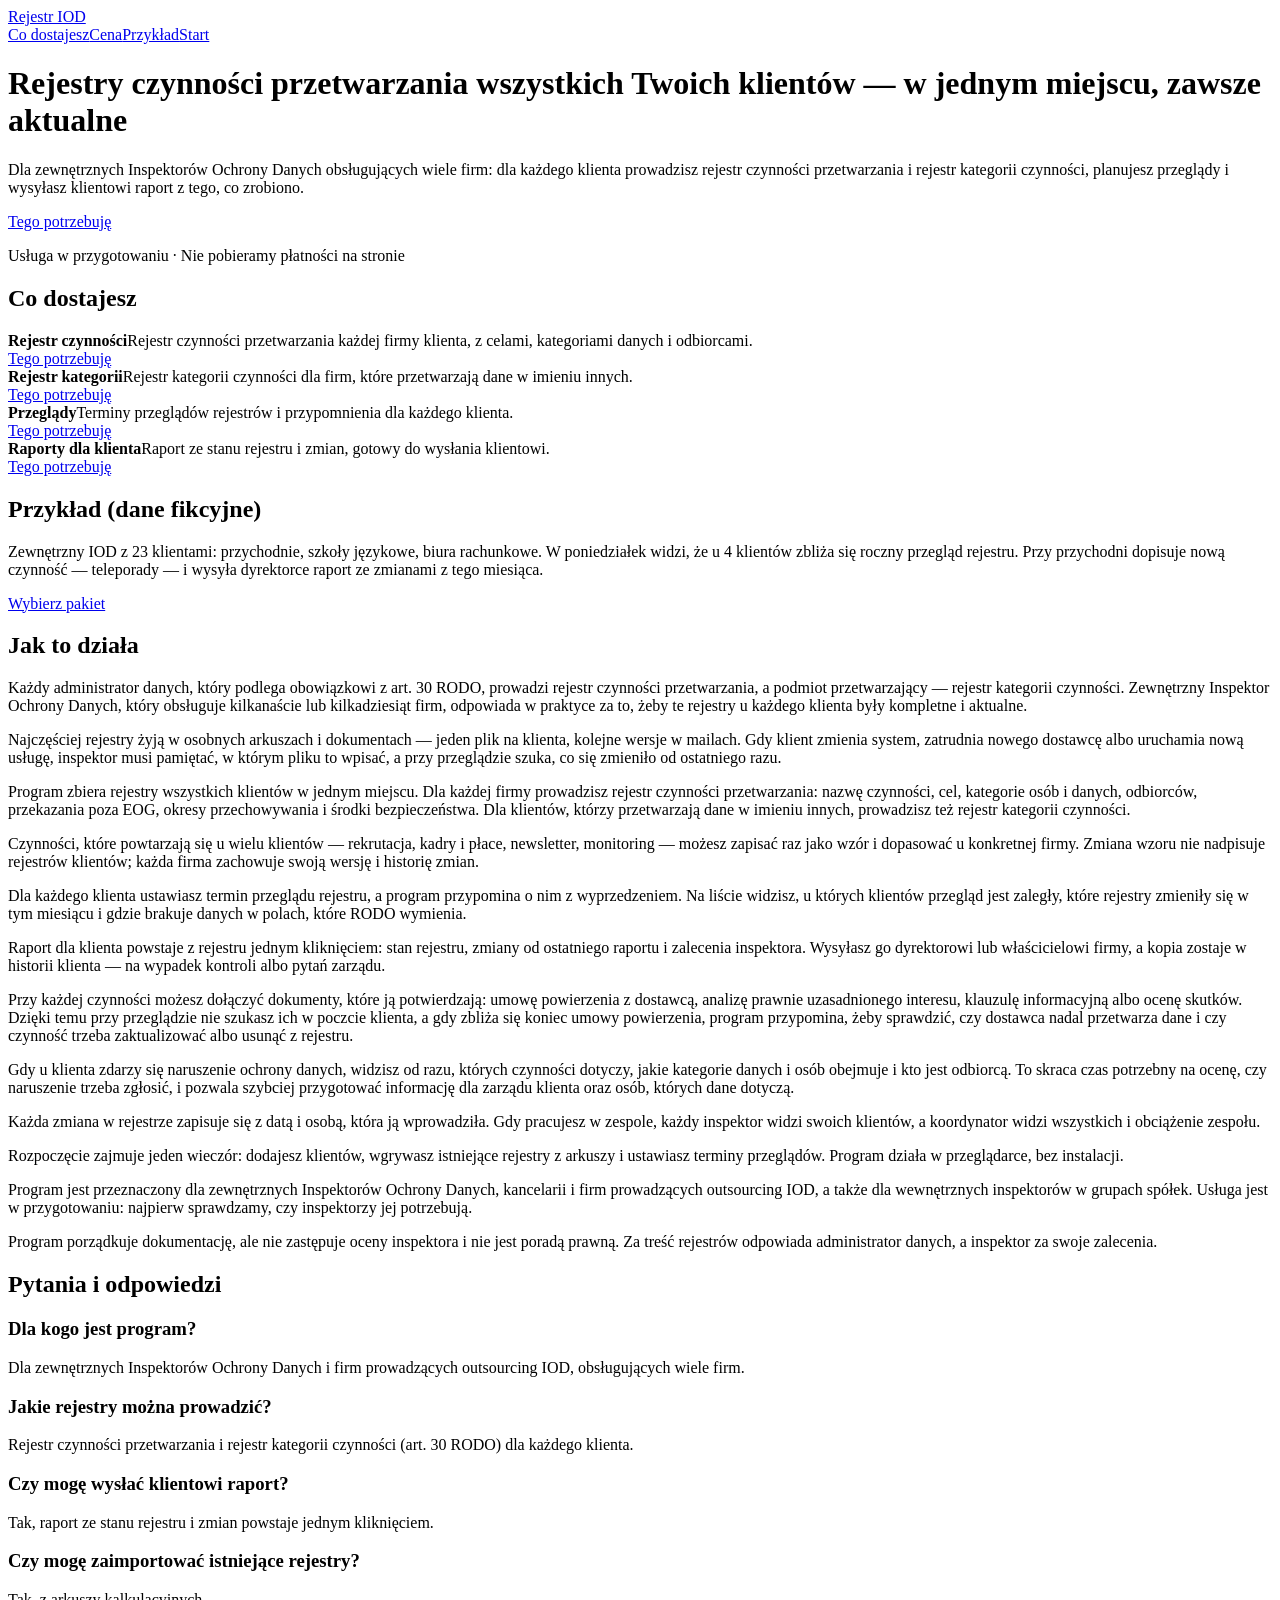
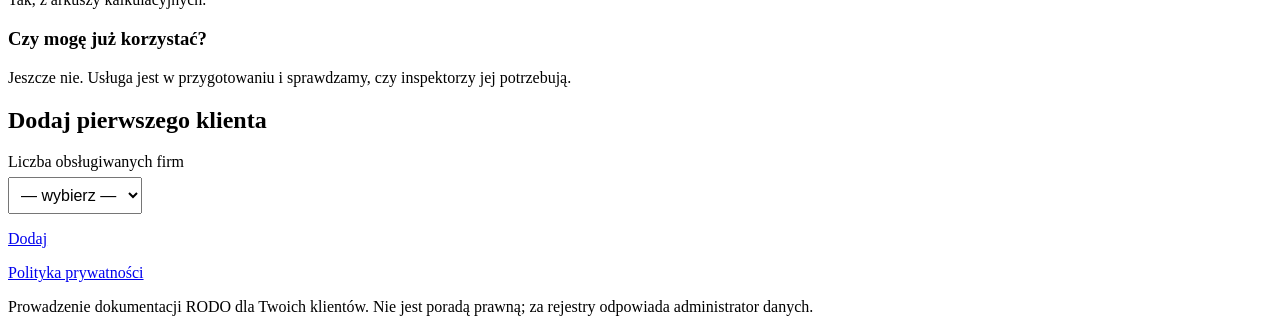
==== commit 7a4ff54f: "Главная: прежний вид — сравнение дизайна перенесено на тестовый домен (слово Владельца 10.11.2026, «" ====
--- a/index.html
+++ b/index.html
@@ -15,10 +15,6 @@
 <meta name="description" content="Dla zewnętrznych IOD: rejestr czynności i rejestr kategorii przetwarzania każdej firmy klienta w jednym miejscu, z przeglądami i raportami.">
 <link rel="icon" href="favicon.svg">
 <link rel="stylesheet" href="style.css">
-<link rel="preconnect" href="https://fonts.googleapis.com">
-<link rel="preconnect" href="https://fonts.gstatic.com" crossorigin>
-<link rel="stylesheet" href="https://fonts.googleapis.com/css2?family=Inter:wght@400;500;600&display=swap">
-<link rel="stylesheet" href="variant.css">
 <script src="smoke.js" defer></script>
 <!-- faq-jsonld:start -->
 <script type="application/ld+json">
@@ -79,106 +75,35 @@
 
 <header><div class="wrap">
   <div class="logo"><a href="index.html" data-ev="click_logo_home">Rejestr IOD</a></div>
-  <nav class="top" aria-label="Menu"><a href="#co" data-ev="click_nav_co">Co dostajesz</a><a href="price.html" data-ev="click_nav_cena">Cena</a><a href="#przyklad" data-ev="click_nav_przyklad">Przykład</a><a href="#start" data-ev="click_nav_start">Start</a></nav>
+  <nav class="top"><a href="#co" data-ev="click_nav_co">Co dostajesz</a><a href="price.html" data-ev="click_nav_cena">Cena</a><a href="#przyklad" data-ev="click_nav_przyklad">Przykład</a><a href="#start" data-ev="click_nav_start">Start</a></nav>
 </div></header>
 
-<main>
-  <section class="hero">
-    <div class="wrap split">
-      <div class="rv">
-        <mark class="tag blue">Dla zewnętrznych IOD</mark>
-        <h1>Rejestry czynności przetwarzania wszystkich klientów. <em>W jednym miejscu, zawsze aktualne.</em></h1>
-        <p class="lede">Dla zewnętrznych Inspektorów Ochrony Danych obsługujących wiele firm: dla każdego klienta prowadzisz rejestr czynności przetwarzania i rejestr kategorii czynności, planujesz przeglądy i wysyłasz klientowi raport z tego, co zrobiono.</p>
-        <div class="actions">
-          <a class="cta" href="price.html" data-ev="cta_click">Tego potrzebuję</a>
-          <p class="note">Usługa w przygotowaniu · Nie pobieramy płatności na stronie</p>
-        </div>
-      </div>
-      <div class="window rv" style="--i:2" role="img" aria-label="Rysunek: lista klientów inspektora ze stanem rejestrów">
-        <div class="chrome"><i></i><i></i><i></i><span class="meta">Klienci · rejestry</span></div>
-        <ul class="list">
-          <li><div><b>Przychodnia rodzinna</b><small>rejestr czynności · teleporady</small></div><mark class="tag yellow">Zmiany</mark></li>
-          <li><div><b>Szkoła językowa</b><small>rejestr czynności · rekrutacja</small></div><mark class="tag red">Przegląd</mark></li>
-          <li><div><b>Biuro rachunkowe</b><small>rejestr kategorii · kadry i płace</small></div><mark class="tag green">Aktualny</mark></li>
-          <li><div><b>Sklep internetowy</b><small>rejestr czynności · newsletter</small></div><mark class="tag green">Aktualny</mark></li>
-          <li><small><kbd>R</kbd> raport dla klienta</small></li>
-        </ul>
-      </div>
-    </div>
-  </section>
+<div class="wrap">
+  <div class="hero">
+    <h1>Rejestry czynności przetwarzania wszystkich Twoich klientów — w jednym miejscu, zawsze aktualne</h1>
+    <p class="sub">Dla zewnętrznych Inspektorów Ochrony Danych obsługujących wiele firm: dla każdego klienta prowadzisz rejestr czynności przetwarzania i rejestr kategorii czynności, planujesz przeglądy i wysyłasz klientowi raport z tego, co zrobiono.</p>
+    <a class="cta" href="price.html" data-ev="cta_click">Tego potrzebuję</a>
+    <p class="cta-note">Usługa w przygotowaniu · Nie pobieramy płatności na stronie</p>
+  </div>
 
   <section id="co" data-view="features_view">
-    <div class="wrap">
-      <div class="head rv">
-        <p class="meta">Co dostajesz</p>
-        <h2>Cztery rzeczy, które zwykle żyją w osobnych arkuszach</h2>
-      </div>
-      <div class="grid">
-        <div class="card wide split rv">
-          <div class="stack">
-            <i class="ico blue"><svg width="20" height="20" viewBox="0 0 20 20" fill="none" stroke="currentColor" stroke-width="2" stroke-linecap="round"><path d="M5 3h10v14H5z"/><path d="M8 7h4M8 10h4M8 13h2"/></svg></i>
-            <h3>Rejestr czynności</h3>
-            <p>Rejestr czynności przetwarzania każdej firmy klienta, z celami, kategoriami danych i odbiorcami.</p>
-            <a class="btn" href="price.html" data-ev="feature_rejestr">Tego potrzebuję</a>
-          </div>
-          <dl aria-hidden="true">
-            <div><dt>czynność</dt><dd>teleporady</dd></div>
-            <div><dt>cel</dt><dd>świadczenie usług</dd></div>
-            <div><dt>dane</dt><dd>zdrowie, kontakt</dd></div>
-            <div><dt>odbiorcy</dt><dd>dostawca systemu</dd></div>
-            <div><dt>poza EOG</dt><dd>nie</dd></div>
-          </dl>
-        </div>
-        <div class="card rv" style="--i:1">
-          <i class="ico blue"><svg width="20" height="20" viewBox="0 0 20 20" fill="none" stroke="currentColor" stroke-width="2" stroke-linecap="round"><path d="M3 5h14M3 10h14M3 15h9"/></svg></i>
-          <h3>Rejestr kategorii</h3>
-          <p>Rejestr kategorii czynności dla firm, które przetwarzają dane w imieniu innych.</p>
-          <a class="btn" href="price.html" data-ev="feature_kategorie">Tego potrzebuję</a>
-        </div>
-        <div class="card rv" style="--i:2">
-          <i class="ico blue"><svg width="20" height="20" viewBox="0 0 20 20" fill="none" stroke="currentColor" stroke-width="2" stroke-linecap="round"><circle cx="10" cy="10" r="7"/><path d="M10 6v4l3 2"/></svg></i>
-          <h3>Przeglądy</h3>
-          <p>Terminy przeglądów rejestrów i przypomnienia dla każdego klienta.</p>
-          <a class="btn" href="price.html" data-ev="feature_przeglady">Tego potrzebuję</a>
-        </div>
-        <div class="card wide split rv" style="--i:3">
-          <div class="stack">
-            <i class="ico blue"><svg width="20" height="20" viewBox="0 0 20 20" fill="none" stroke="currentColor" stroke-width="2" stroke-linecap="round" stroke-linejoin="round"><path d="M4 16V9M10 16V4M16 16v-5"/></svg></i>
-            <h3>Raporty dla klienta</h3>
-            <p>Raport ze stanu rejestru i zmian, gotowy do wysłania klientowi.</p>
-            <a class="btn" href="price.html" data-ev="feature_raporty">Tego potrzebuję</a>
-          </div>
-          <svg width="220" height="160" viewBox="0 0 220 160" aria-hidden="true" fill="none" stroke="#05080b" stroke-width="1.6" stroke-linecap="round">
-            <rect x="62" y="26" width="132" height="124" rx="4" fill="#d6efff" stroke="none"/>
-            <path d="M40 12h110l20 20v118H40z" fill="#ffffff"/>
-            <path d="M150 12v20h20"/>
-            <path d="M56 40h60M56 56h88M56 68h80M56 80h88"/>
-            <path d="M56 100h20M56 112h44M56 124h32" stroke="#cf222e"/>
-            <path d="M120 128l8 8 18-22" stroke="#1a7f37" stroke-width="2.2"/>
-          </svg>
-        </div>
-      </div>
+    <h2>Co dostajesz</h2>
+    <div class="grid">
+      <div class="card"><b>Rejestr czynności</b><span>Rejestr czynności przetwarzania każdej firmy klienta, z celami, kategoriami danych i odbiorcami.</span><br><a class="btn" href="price.html" data-ev="feature_rejestr">Tego potrzebuję</a></div>
+      <div class="card"><b>Rejestr kategorii</b><span>Rejestr kategorii czynności dla firm, które przetwarzają dane w imieniu innych.</span><br><a class="btn" href="price.html" data-ev="feature_kategorie">Tego potrzebuję</a></div>
+      <div class="card"><b>Przeglądy</b><span>Terminy przeglądów rejestrów i przypomnienia dla każdego klienta.</span><br><a class="btn" href="price.html" data-ev="feature_przeglady">Tego potrzebuję</a></div>
+      <div class="card"><b>Raporty dla klienta</b><span>Raport ze stanu rejestru i zmian, gotowy do wysłania klientowi.</span><br><a class="btn" href="price.html" data-ev="feature_raporty">Tego potrzebuję</a></div>
     </div>
   </section>
 
   <section id="przyklad" data-view="example_view">
-    <div class="wrap">
-      <div class="head rv">
-        <p class="meta">Przykład · <mark class="tag blue">Dane fikcyjne</mark></p>
-        <h2>Poniedziałek zewnętrznego IOD</h2>
-      </div>
-      <blockquote class="rv" style="--i:1">Zewnętrzny IOD z 23 klientami: przychodnie, szkoły językowe, biura rachunkowe. W poniedziałek widzi, że u 4 klientów zbliża się roczny przegląd rejestru. Przy przychodni dopisuje nową czynność — teleporady — i wysyła dyrektorce raport ze zmianami z tego miesiąca.</blockquote>
-      <a class="cta" href="price.html" data-ev="click_cta_after_example">Wybierz pakiet</a>
-    </div>
+    <h2>Przykład (dane fikcyjne)</h2>
+    <p class="fine">Zewnętrzny IOD z 23 klientami: przychodnie, szkoły językowe, biura rachunkowe. W poniedziałek widzi, że u 4 klientów zbliża się roczny przegląd rejestru. Przy przychodni dopisuje nową czynność — teleporady — i wysyła dyrektorce raport ze zmianami z tego miesiąca.</p>
+    <a class="cta" href="price.html" data-ev="click_cta_after_example">Wybierz pakiet</a>
   </section>
 <!-- seo-tekst:start -->
   <section id="opis">
-    <div class="wrap">
-      <div class="head rv">
-        <p class="meta">Opis</p>
-        <h2>Jak to działa</h2>
-      </div>
-      <div class="prose rv">
+    <h2>Jak to działa</h2>
     <p>Każdy administrator danych, który podlega obowiązkowi z art. 30 RODO, prowadzi rejestr czynności przetwarzania, a podmiot przetwarzający — rejestr kategorii czynności. Zewnętrzny Inspektor Ochrony Danych, który obsługuje kilkanaście lub kilkadziesiąt firm, odpowiada w praktyce za to, żeby te rejestry u każdego klienta były kompletne i aktualne.</p>
     <p>Najczęściej rejestry żyją w osobnych arkuszach i dokumentach — jeden plik na klienta, kolejne wersje w mailach. Gdy klient zmienia system, zatrudnia nowego dostawcę albo uruchamia nową usługę, inspektor musi pamiętać, w którym pliku to wpisać, a przy przeglądzie szuka, co się zmieniło od ostatniego razu.</p>
     <p>Program zbiera rejestry wszystkich klientów w jednym miejscu. Dla każdej firmy prowadzisz rejestr czynności przetwarzania: nazwę czynności, cel, kategorie osób i danych, odbiorców, przekazania poza EOG, okresy przechowywania i środki bezpieczeństwa. Dla klientów, którzy przetwarzają dane w imieniu innych, prowadzisz też rejestr kategorii czynności.</p>
@@ -191,56 +116,32 @@
     <p>Rozpoczęcie zajmuje jeden wieczór: dodajesz klientów, wgrywasz istniejące rejestry z arkuszy i ustawiasz terminy przeglądów. Program działa w przeglądarce, bez instalacji.</p>
     <p>Program jest przeznaczony dla zewnętrznych Inspektorów Ochrony Danych, kancelarii i firm prowadzących outsourcing IOD, a także dla wewnętrznych inspektorów w grupach spółek. Usługa jest w przygotowaniu: najpierw sprawdzamy, czy inspektorzy jej potrzebują.</p>
     <p>Program porządkuje dokumentację, ale nie zastępuje oceny inspektora i nie jest poradą prawną. Za treść rejestrów odpowiada administrator danych, a inspektor za swoje zalecenia.</p>
-      </div>
-    </div>
   </section>
   <section id="faq">
-    <div class="wrap">
-      <div class="head rv">
-        <p class="meta">FAQ</p>
-        <h2>Pytania i odpowiedzi</h2>
-      </div>
-      <div class="prose rv" style="--i:1">
-        <div class="qa"><h3>Dla kogo jest program?</h3>
-        <p>Dla zewnętrznych Inspektorów Ochrony Danych i firm prowadzących outsourcing IOD, obsługujących wiele firm.</p></div>
-        <div class="qa"><h3>Jakie rejestry można prowadzić?</h3>
-        <p>Rejestr czynności przetwarzania i rejestr kategorii czynności (art. 30 RODO) dla każdego klienta.</p></div>
-        <div class="qa"><h3>Czy mogę wysłać klientowi raport?</h3>
-        <p>Tak, raport ze stanu rejestru i zmian powstaje jednym kliknięciem.</p></div>
-        <div class="qa"><h3>Czy mogę zaimportować istniejące rejestry?</h3>
-        <p>Tak, z arkuszy kalkulacyjnych.</p></div>
-        <div class="qa"><h3>Czy mogę już korzystać?</h3>
-        <p>Jeszcze nie. Usługa jest w przygotowaniu i sprawdzamy, czy inspektorzy jej potrzebują.</p></div>
-      </div>
-    </div>
+    <h2>Pytania i odpowiedzi</h2>
+    <h3>Dla kogo jest program?</h3>
+    <p>Dla zewnętrznych Inspektorów Ochrony Danych i firm prowadzących outsourcing IOD, obsługujących wiele firm.</p>
+    <h3>Jakie rejestry można prowadzić?</h3>
+    <p>Rejestr czynności przetwarzania i rejestr kategorii czynności (art. 30 RODO) dla każdego klienta.</p>
+    <h3>Czy mogę wysłać klientowi raport?</h3>
+    <p>Tak, raport ze stanu rejestru i zmian powstaje jednym kliknięciem.</p>
+    <h3>Czy mogę zaimportować istniejące rejestry?</h3>
+    <p>Tak, z arkuszy kalkulacyjnych.</p>
+    <h3>Czy mogę już korzystać?</h3>
+    <p>Jeszcze nie. Usługa jest w przygotowaniu i sprawdzamy, czy inspektorzy jej potrzebują.</p>
   </section>
 <!-- seo-tekst:end -->
   <section id="start" data-view="start_view">
-    <div class="wrap">
-      <div class="card split rv">
-        <div>
-          <div class="meta">Start</div>
-          <h2>Dodaj pierwszego klienta</h2>
-          <div class="lede">Usługa w przygotowaniu. Nie pobieramy płatności na stronie.</div>
-        </div>
-        <div class="stack">
-          <label>Liczba obsługiwanych firm<select data-ev-focus="form_start"><option value="">— wybierz —</option><option>1</option><option>2–5</option><option>6–20</option><option>Ponad 20</option></select></label>
-          <a class="cta" href="price.html" data-ev="form_submit_click">Dodaj</a>
-        </div>
-      </div>
-    </div>
+    <h2>Dodaj pierwszego klienta</h2>
+    <p><label>Liczba obsługiwanych firm<br><select data-ev-focus="form_start" style="margin-top:6px;padding:8px;font-size:16px"><option value="">— wybierz —</option><option>1</option><option>2–5</option><option>6–20</option><option>Ponad 20</option></select></label></p>
+    <a class="cta" href="price.html" data-ev="form_submit_click">Dodaj</a>
   </section>
-</main>
+</div>
 
 <footer><div class="wrap">
   <p><a href="privacy.html" data-ev="click_legal_privacy">Polityka prywatności</a></p>
   <p class="muted">Prowadzenie dokumentacji RODO dla Twoich klientów. Nie jest poradą prawną; za rejestry odpowiada administrator danych.</p>
 </div></footer>
 
-<script>
-(function(){var d=document.documentElement;if(!('IntersectionObserver' in window)||matchMedia('(prefers-reduced-motion: reduce)').matches)return;
-d.classList.add('rv-on');var io=new IntersectionObserver(function(es){es.forEach(function(e){if(e.isIntersecting){e.target.classList.add('in');io.unobserve(e.target);}});},{rootMargin:'0px 0px -8% 0px'});
-document.querySelectorAll('.rv').forEach(function(el){io.observe(el);});})();
-</script>
 </body>
 </html>
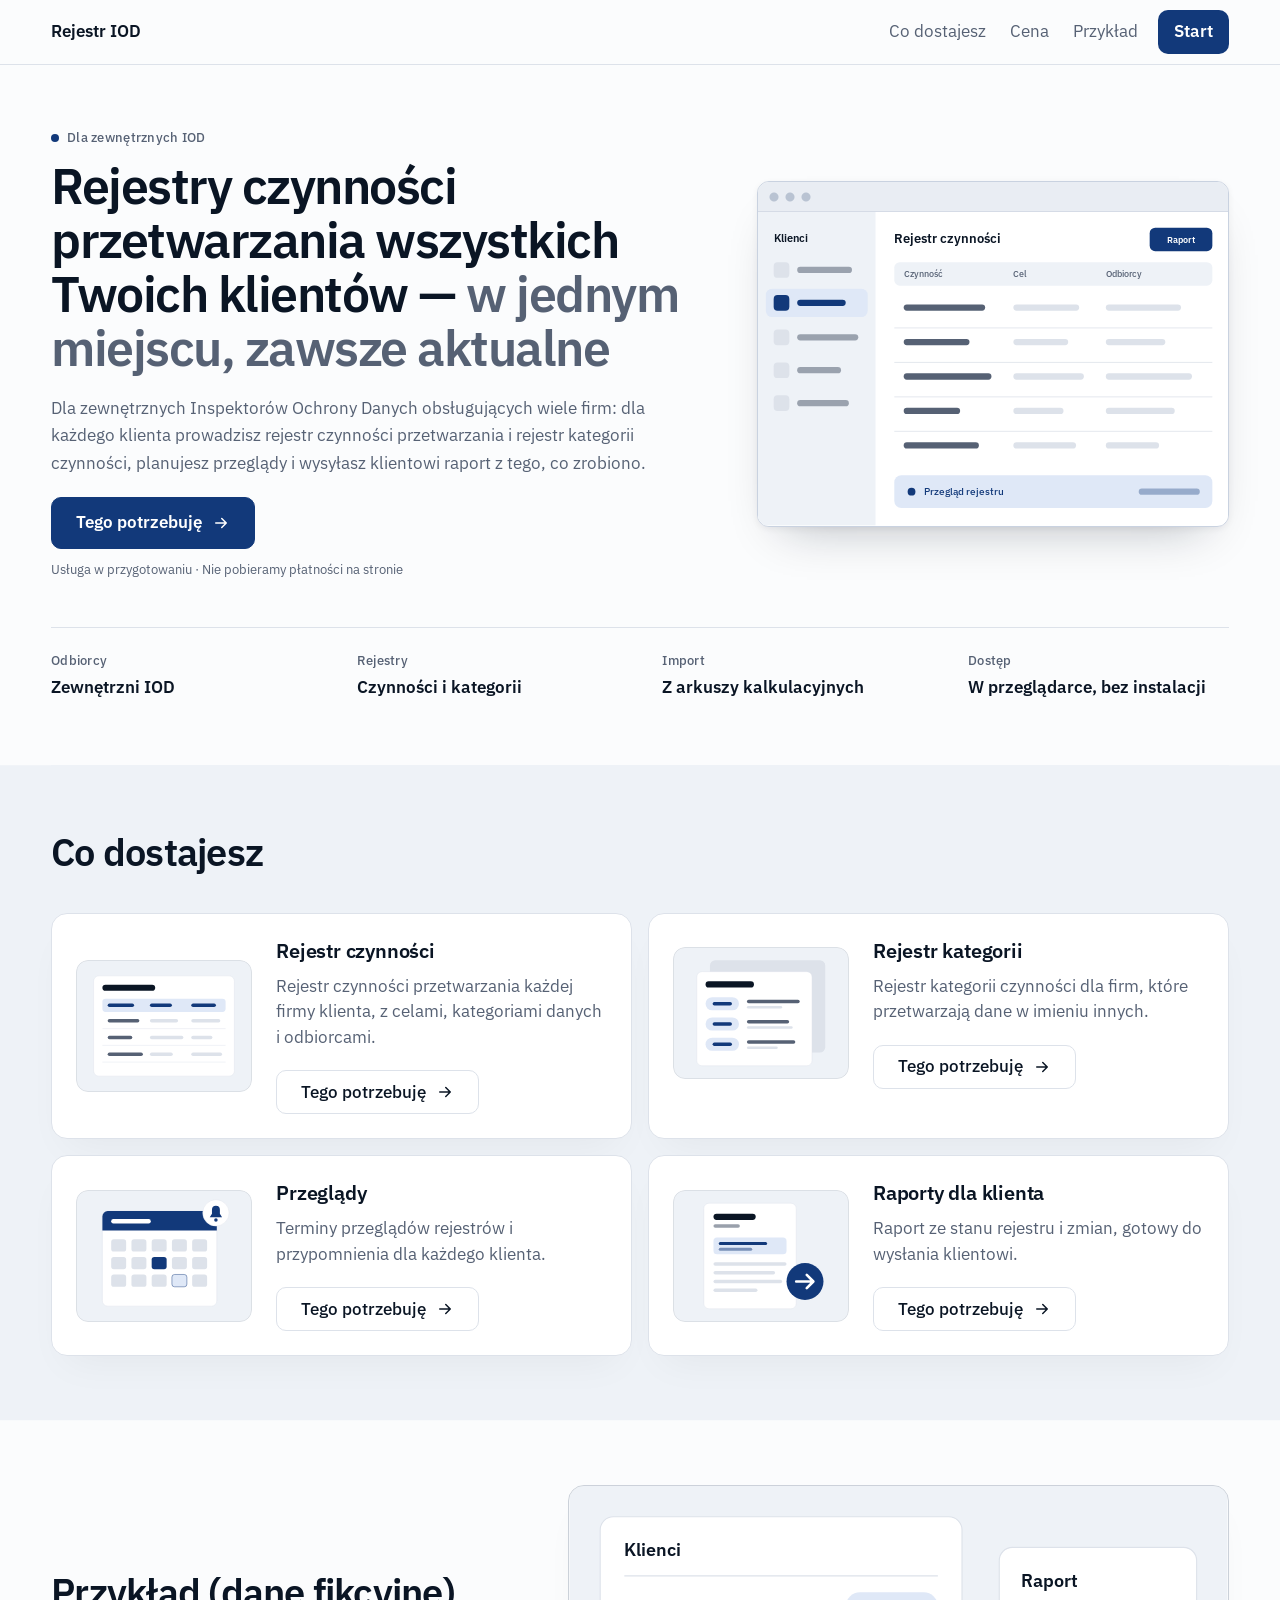
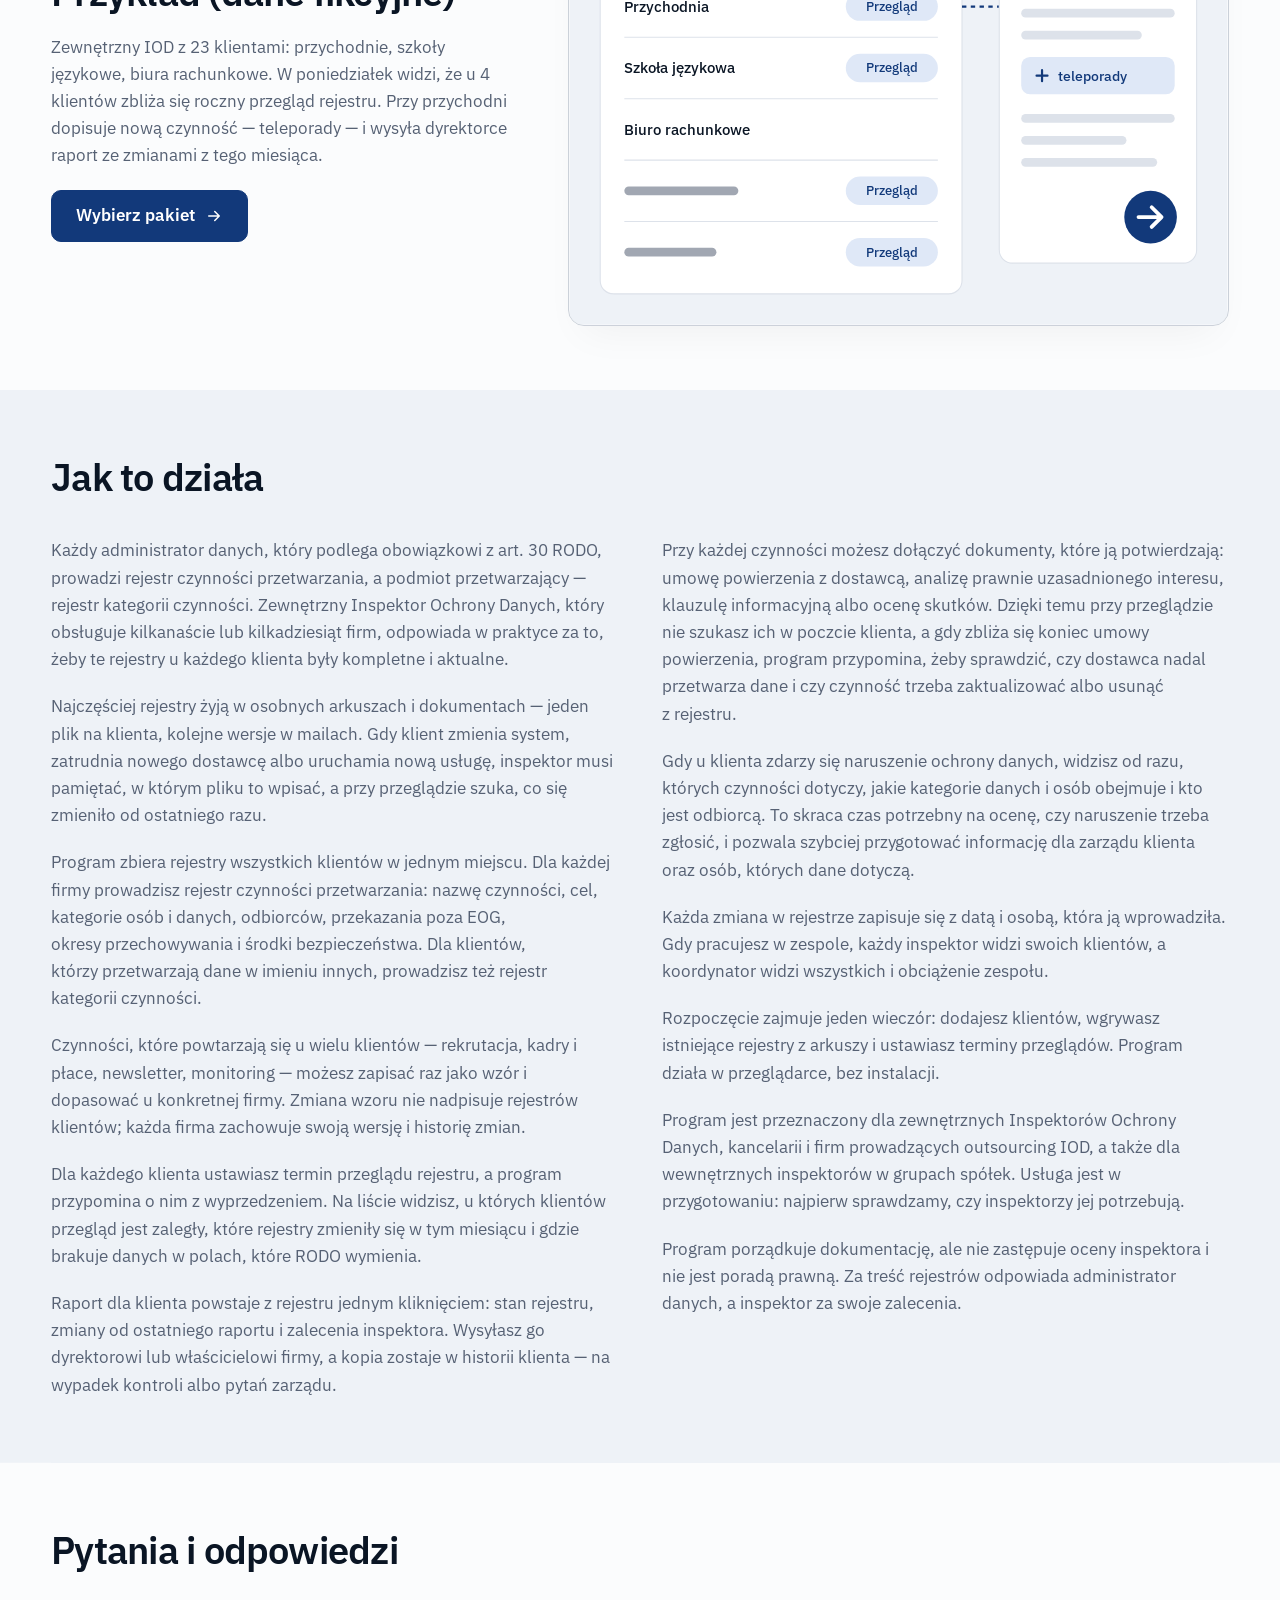
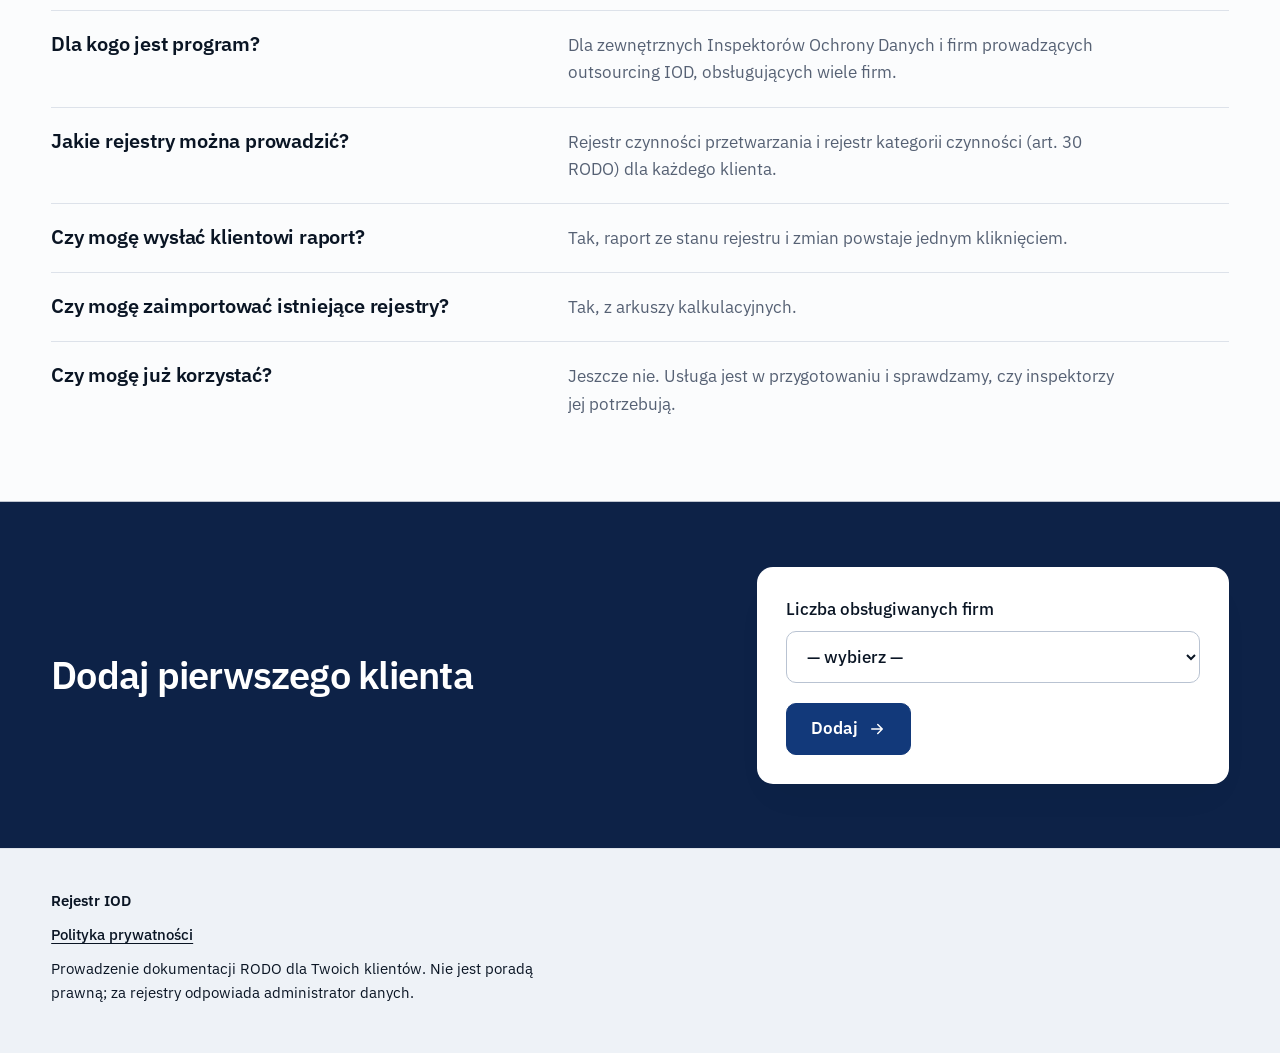
==== commit 29931288: "Главная: образец дизайна (раскладка 17, IBM Plex Sans, тёмно-синий) — пилот по слову Владельца 10–11" ====
--- a/index.html
+++ b/index.html
@@ -1,147 +1,263 @@
-<!doctype html>
-<html lang="pl">
-<head>
-<meta charset="utf-8">
-<!-- Google Tag Manager -->
-<script>(function(w,d,s,l,i){w[l]=w[l]||[];w[l].push({'gtm.start':
-new Date().getTime(),event:'gtm.js'});var f=d.getElementsByTagName(s)[0],
-j=d.createElement(s),dl=l!='dataLayer'?'&l='+l:'';j.async=true;j.src=
-'https://www.googletagmanager.com/gtm.js?id='+i+dl;f.parentNode.insertBefore(j,f);
-})(window,document,'script','dataLayer','GTM-NVSF8NNH');</script>
-<!-- End Google Tag Manager -->
-<meta name="viewport" content="width=device-width,initial-scale=1">
-<link rel="canonical" href="https://rejestriod.dokufolio.com/">
-<title>Rejestr czynności przetwarzania dla zewnętrznego IOD</title>
-<meta name="description" content="Dla zewnętrznych IOD: rejestr czynności i rejestr kategorii przetwarzania każdej firmy klienta w jednym miejscu, z przeglądami i raportami.">
-<link rel="icon" href="favicon.svg">
-<link rel="stylesheet" href="style.css">
-<script src="smoke.js" defer></script>
-<!-- faq-jsonld:start -->
-<script type="application/ld+json">
-{
- "@context": "https://schema.org",
- "@type": "FAQPage",
- "mainEntity": [
-  {
-   "@type": "Question",
-   "name": "Dla kogo jest program?",
-   "acceptedAnswer": {
-    "@type": "Answer",
-    "text": "Dla zewnętrznych Inspektorów Ochrony Danych i firm prowadzących outsourcing IOD, obsługujących wiele firm."
-   }
-  },
-  {
-   "@type": "Question",
-   "name": "Jakie rejestry można prowadzić?",
-   "acceptedAnswer": {
-    "@type": "Answer",
-    "text": "Rejestr czynności przetwarzania i rejestr kategorii czynności (art. 30 RODO) dla każdego klienta."
-   }
-  },
-  {
-   "@type": "Question",
-   "name": "Czy mogę wysłać klientowi raport?",
-   "acceptedAnswer": {
-    "@type": "Answer",
-    "text": "Tak, raport ze stanu rejestru i zmian powstaje jednym kliknięciem."
-   }
-  },
-  {
-   "@type": "Question",
-   "name": "Czy mogę zaimportować istniejące rejestry?",
-   "acceptedAnswer": {
-    "@type": "Answer",
-    "text": "Tak, z arkuszy kalkulacyjnych."
-   }
-  },
-  {
-   "@type": "Question",
-   "name": "Czy mogę już korzystać?",
-   "acceptedAnswer": {
-    "@type": "Answer",
-    "text": "Jeszcze nie. Usługa jest w przygotowaniu i sprawdzamy, czy inspektorzy jej potrzebują."
-   }
-  }
- ]
-}
-</script>
-<!-- faq-jsonld:end -->
-</head>
-<body>
-<!-- Google Tag Manager (noscript) -->
-<noscript><iframe src="https://www.googletagmanager.com/ns.html?id=GTM-NVSF8NNH"
-height="0" width="0" style="display:none;visibility:hidden"></iframe></noscript>
-<!-- End Google Tag Manager (noscript) -->
-
-<header><div class="wrap">
-  <div class="logo"><a href="index.html" data-ev="click_logo_home">Rejestr IOD</a></div>
-  <nav class="top"><a href="#co" data-ev="click_nav_co">Co dostajesz</a><a href="price.html" data-ev="click_nav_cena">Cena</a><a href="#przyklad" data-ev="click_nav_przyklad">Przykład</a><a href="#start" data-ev="click_nav_start">Start</a></nav>
-</div></header>
-
-<div class="wrap">
-  <div class="hero">
-    <h1>Rejestry czynności przetwarzania wszystkich Twoich klientów — w jednym miejscu, zawsze aktualne</h1>
-    <p class="sub">Dla zewnętrznych Inspektorów Ochrony Danych obsługujących wiele firm: dla każdego klienta prowadzisz rejestr czynności przetwarzania i rejestr kategorii czynności, planujesz przeglądy i wysyłasz klientowi raport z tego, co zrobiono.</p>
-    <a class="cta" href="price.html" data-ev="cta_click">Tego potrzebuję</a>
-    <p class="cta-note">Usługa w przygotowaniu · Nie pobieramy płatności na stronie</p>
-  </div>
-
-  <section id="co" data-view="features_view">
-    <h2>Co dostajesz</h2>
-    <div class="grid">
-      <div class="card"><b>Rejestr czynności</b><span>Rejestr czynności przetwarzania każdej firmy klienta, z celami, kategoriami danych i odbiorcami.</span><br><a class="btn" href="price.html" data-ev="feature_rejestr">Tego potrzebuję</a></div>
-      <div class="card"><b>Rejestr kategorii</b><span>Rejestr kategorii czynności dla firm, które przetwarzają dane w imieniu innych.</span><br><a class="btn" href="price.html" data-ev="feature_kategorie">Tego potrzebuję</a></div>
-      <div class="card"><b>Przeglądy</b><span>Terminy przeglądów rejestrów i przypomnienia dla każdego klienta.</span><br><a class="btn" href="price.html" data-ev="feature_przeglady">Tego potrzebuję</a></div>
-      <div class="card"><b>Raporty dla klienta</b><span>Raport ze stanu rejestru i zmian, gotowy do wysłania klientowi.</span><br><a class="btn" href="price.html" data-ev="feature_raporty">Tego potrzebuję</a></div>
-    </div>
-  </section>
-
-  <section id="przyklad" data-view="example_view">
-    <h2>Przykład (dane fikcyjne)</h2>
-    <p class="fine">Zewnętrzny IOD z 23 klientami: przychodnie, szkoły językowe, biura rachunkowe. W poniedziałek widzi, że u 4 klientów zbliża się roczny przegląd rejestru. Przy przychodni dopisuje nową czynność — teleporady — i wysyła dyrektorce raport ze zmianami z tego miesiąca.</p>
-    <a class="cta" href="price.html" data-ev="click_cta_after_example">Wybierz pakiet</a>
-  </section>
-<!-- seo-tekst:start -->
-  <section id="opis">
-    <h2>Jak to działa</h2>
-    <p>Każdy administrator danych, który podlega obowiązkowi z art. 30 RODO, prowadzi rejestr czynności przetwarzania, a podmiot przetwarzający — rejestr kategorii czynności. Zewnętrzny Inspektor Ochrony Danych, który obsługuje kilkanaście lub kilkadziesiąt firm, odpowiada w praktyce za to, żeby te rejestry u każdego klienta były kompletne i aktualne.</p>
-    <p>Najczęściej rejestry żyją w osobnych arkuszach i dokumentach — jeden plik na klienta, kolejne wersje w mailach. Gdy klient zmienia system, zatrudnia nowego dostawcę albo uruchamia nową usługę, inspektor musi pamiętać, w którym pliku to wpisać, a przy przeglądzie szuka, co się zmieniło od ostatniego razu.</p>
-    <p>Program zbiera rejestry wszystkich klientów w jednym miejscu. Dla każdej firmy prowadzisz rejestr czynności przetwarzania: nazwę czynności, cel, kategorie osób i danych, odbiorców, przekazania poza EOG, okresy przechowywania i środki bezpieczeństwa. Dla klientów, którzy przetwarzają dane w imieniu innych, prowadzisz też rejestr kategorii czynności.</p>
-    <p>Czynności, które powtarzają się u wielu klientów — rekrutacja, kadry i płace, newsletter, monitoring — możesz zapisać raz jako wzór i dopasować u konkretnej firmy. Zmiana wzoru nie nadpisuje rejestrów klientów; każda firma zachowuje swoją wersję i historię zmian.</p>
-    <p>Dla każdego klienta ustawiasz termin przeglądu rejestru, a program przypomina o nim z wyprzedzeniem. Na liście widzisz, u których klientów przegląd jest zaległy, które rejestry zmieniły się w tym miesiącu i gdzie brakuje danych w polach, które RODO wymienia.</p>
-    <p>Raport dla klienta powstaje z rejestru jednym kliknięciem: stan rejestru, zmiany od ostatniego raportu i zalecenia inspektora. Wysyłasz go dyrektorowi lub właścicielowi firmy, a kopia zostaje w historii klienta — na wypadek kontroli albo pytań zarządu.</p>
-    <p>Przy każdej czynności możesz dołączyć dokumenty, które ją potwierdzają: umowę powierzenia z dostawcą, analizę prawnie uzasadnionego interesu, klauzulę informacyjną albo ocenę skutków. Dzięki temu przy przeglądzie nie szukasz ich w poczcie klienta, a gdy zbliża się koniec umowy powierzenia, program przypomina, żeby sprawdzić, czy dostawca nadal przetwarza dane i czy czynność trzeba zaktualizować albo usunąć z rejestru.</p>
-    <p>Gdy u klienta zdarzy się naruszenie ochrony danych, widzisz od razu, których czynności dotyczy, jakie kategorie danych i osób obejmuje i kto jest odbiorcą. To skraca czas potrzebny na ocenę, czy naruszenie trzeba zgłosić, i pozwala szybciej przygotować informację dla zarządu klienta oraz osób, których dane dotyczą.</p>
-    <p>Każda zmiana w rejestrze zapisuje się z datą i osobą, która ją wprowadziła. Gdy pracujesz w zespole, każdy inspektor widzi swoich klientów, a koordynator widzi wszystkich i obciążenie zespołu.</p>
-    <p>Rozpoczęcie zajmuje jeden wieczór: dodajesz klientów, wgrywasz istniejące rejestry z arkuszy i ustawiasz terminy przeglądów. Program działa w przeglądarce, bez instalacji.</p>
-    <p>Program jest przeznaczony dla zewnętrznych Inspektorów Ochrony Danych, kancelarii i firm prowadzących outsourcing IOD, a także dla wewnętrznych inspektorów w grupach spółek. Usługa jest w przygotowaniu: najpierw sprawdzamy, czy inspektorzy jej potrzebują.</p>
-    <p>Program porządkuje dokumentację, ale nie zastępuje oceny inspektora i nie jest poradą prawną. Za treść rejestrów odpowiada administrator danych, a inspektor za swoje zalecenia.</p>
-  </section>
-  <section id="faq">
-    <h2>Pytania i odpowiedzi</h2>
-    <h3>Dla kogo jest program?</h3>
-    <p>Dla zewnętrznych Inspektorów Ochrony Danych i firm prowadzących outsourcing IOD, obsługujących wiele firm.</p>
-    <h3>Jakie rejestry można prowadzić?</h3>
-    <p>Rejestr czynności przetwarzania i rejestr kategorii czynności (art. 30 RODO) dla każdego klienta.</p>
-    <h3>Czy mogę wysłać klientowi raport?</h3>
-    <p>Tak, raport ze stanu rejestru i zmian powstaje jednym kliknięciem.</p>
-    <h3>Czy mogę zaimportować istniejące rejestry?</h3>
-    <p>Tak, z arkuszy kalkulacyjnych.</p>
-    <h3>Czy mogę już korzystać?</h3>
-    <p>Jeszcze nie. Usługa jest w przygotowaniu i sprawdzamy, czy inspektorzy jej potrzebują.</p>
-  </section>
-<!-- seo-tekst:end -->
-  <section id="start" data-view="start_view">
-    <h2>Dodaj pierwszego klienta</h2>
-    <p><label>Liczba obsługiwanych firm<br><select data-ev-focus="form_start" style="margin-top:6px;padding:8px;font-size:16px"><option value="">— wybierz —</option><option>1</option><option>2–5</option><option>6–20</option><option>Ponad 20</option></select></label></p>
-    <a class="cta" href="price.html" data-ev="form_submit_click">Dodaj</a>
-  </section>
-</div>
-
-<footer><div class="wrap">
-  <p><a href="privacy.html" data-ev="click_legal_privacy">Polityka prywatności</a></p>
-  <p class="muted">Prowadzenie dokumentacji RODO dla Twoich klientów. Nie jest poradą prawną; za rejestry odpowiada administrator danych.</p>
-</div></footer>
-
-</body>
-</html>
+<!doctype html>
+<html lang="pl">
+<head>
+<meta charset="utf-8">
+<!-- Google Tag Manager -->
+<script>(function(w,d,s,l,i){w[l]=w[l]||[];w[l].push({'gtm.start':
+new Date().getTime(),event:'gtm.js'});var f=d.getElementsByTagName(s)[0],
+j=d.createElement(s),dl=l!='dataLayer'?'&l='+l:'';j.async=true;j.src=
+'https://www.googletagmanager.com/gtm.js?id='+i+dl;f.parentNode.insertBefore(j,f);
+})(window,document,'script','dataLayer','GTM-NVSF8NNH');</script>
+<!-- End Google Tag Manager -->
+<meta name="viewport" content="width=device-width,initial-scale=1">
+<link rel="canonical" href="https://rejestriod.dokufolio.com/">
+<title>Rejestr czynności przetwarzania dla zewnętrznego IOD</title>
+<meta name="description" content="Dla zewnętrznych IOD: rejestr czynności i rejestr kategorii przetwarzania każdej firmy klienta w jednym miejscu, z przeglądami i raportami.">
+<link rel="icon" href="favicon.svg">
+<link rel="stylesheet" href="style.css">
+<link rel="preconnect" href="https://fonts.googleapis.com">
+<link rel="preconnect" href="https://fonts.gstatic.com" crossorigin>
+<link rel="stylesheet" href="https://fonts.googleapis.com/css2?family=IBM+Plex+Sans:wght@400;500;600&display=swap">
+<link rel="stylesheet" href="variant.css">
+<script src="smoke.js" defer></script>
+<!-- faq-jsonld:start -->
+<script type="application/ld+json">
+{
+ "@context": "https://schema.org",
+ "@type": "FAQPage",
+ "mainEntity": [
+  {
+   "@type": "Question",
+   "name": "Dla kogo jest program?",
+   "acceptedAnswer": {
+    "@type": "Answer",
+    "text": "Dla zewnętrznych Inspektorów Ochrony Danych i firm prowadzących outsourcing IOD, obsługujących wiele firm."
+   }
+  },
+  {
+   "@type": "Question",
+   "name": "Jakie rejestry można prowadzić?",
+   "acceptedAnswer": {
+    "@type": "Answer",
+    "text": "Rejestr czynności przetwarzania i rejestr kategorii czynności (art. 30 RODO) dla każdego klienta."
+   }
+  },
+  {
+   "@type": "Question",
+   "name": "Czy mogę wysłać klientowi raport?",
+   "acceptedAnswer": {
+    "@type": "Answer",
+    "text": "Tak, raport ze stanu rejestru i zmian powstaje jednym kliknięciem."
+   }
+  },
+  {
+   "@type": "Question",
+   "name": "Czy mogę zaimportować istniejące rejestry?",
+   "acceptedAnswer": {
+    "@type": "Answer",
+    "text": "Tak, z arkuszy kalkulacyjnych."
+   }
+  },
+  {
+   "@type": "Question",
+   "name": "Czy mogę już korzystać?",
+   "acceptedAnswer": {
+    "@type": "Answer",
+    "text": "Jeszcze nie. Usługa jest w przygotowaniu i sprawdzamy, czy inspektorzy jej potrzebują."
+   }
+  }
+ ]
+}
+</script>
+<!-- faq-jsonld:end -->
+</head>
+<body>
+<!-- Google Tag Manager (noscript) -->
+<noscript><iframe src="https://www.googletagmanager.com/ns.html?id=GTM-NVSF8NNH"
+height="0" width="0" style="display:none;visibility:hidden"></iframe></noscript>
+<!-- End Google Tag Manager (noscript) -->
+
+<header><div class="shell">
+  <a class="home" href="index.html" data-ev="click_logo_home">Rejestr IOD</a>
+  <nav aria-label="Menu"><a href="#co" data-ev="click_nav_co">Co dostajesz</a><a href="price.html" data-ev="click_nav_cena">Cena</a><a href="#przyklad" data-ev="click_nav_przyklad">Przykład</a><a href="#start" data-ev="click_nav_start">Start</a></nav>
+</div></header>
+
+<main class="shell">
+  <section class="split">
+    <div class="stack">
+      <p class="meta rise"><span class="dot"></span> Dla zewnętrznych IOD</p>
+      <h1 class="rise" style="--i:1" data-len="long">Rejestry czynności przetwarzania wszystkich Twoich klientów — <span class="soft">w jednym miejscu, zawsze aktualne</span></h1>
+      <p class="rise" style="--i:2">Dla zewnętrznych Inspektorów Ochrony Danych obsługujących wiele firm: dla każdego klienta prowadzisz rejestr czynności przetwarzania i rejestr kategorii czynności, planujesz przeglądy i wysyłasz klientowi raport z tego, co zrobiono.</p>
+      <a class="button rise" style="--i:3" href="price.html" data-ev="cta_click">Tego potrzebuję</a>
+      <p class="meta rise" style="--i:4">Usługa w przygotowaniu · Nie pobieramy płatności na stronie</p>
+    </div>
+
+    <figure class="window rise" style="--i:2"><svg class="shot" viewBox="0 0 600 400" xmlns="http://www.w3.org/2000/svg" aria-hidden="true" focusable="false">
+      <rect width="600" height="400" fill="#ffffff"/>
+      <rect width="150" height="400" fill="#eef2f7"/>
+      <text x="20" y="38" font-size="14" font-weight="600" fill="#0a1524">Klienci</text>
+      <rect x="10" y="98" width="130" height="36" rx="8" fill="#dfe8f7"/>
+      <g fill="#dde2ea"><rect x="20" y="64" width="20" height="20" rx="5"/><rect x="20" y="150" width="20" height="20" rx="5"/><rect x="20" y="192" width="20" height="20" rx="5"/><rect x="20" y="234" width="20" height="20" rx="5"/></g>
+      <rect x="20" y="106" width="20" height="20" rx="5" fill="#12397a"/>
+      <g fill="#566174" opacity=".55"><rect x="50" y="70" width="70" height="8" rx="4"/><rect x="50" y="156" width="78" height="8" rx="4"/><rect x="50" y="198" width="56" height="8" rx="4"/><rect x="50" y="240" width="66" height="8" rx="4"/></g>
+      <rect x="50" y="112" width="62" height="8" rx="4" fill="#12397a"/>
+      <text x="174" y="40" font-size="17" font-weight="600" fill="#0a1524">Rejestr czynności</text>
+      <rect x="500" y="20" width="80" height="30" rx="7" fill="#12397a"/>
+      <text x="540" y="40" font-size="12" font-weight="600" fill="#ffffff" text-anchor="middle">Raport</text>
+      <rect x="174" y="64" width="406" height="30" rx="7" fill="#eef2f7"/>
+      <g font-size="11.5" font-weight="500" fill="#566174"><text x="186" y="83">Czynność</text><text x="326" y="83">Cel</text><text x="444" y="83">Odbiorcy</text></g>
+      <g stroke="#dde2ea"><path d="M174 148h406M174 192h406M174 236h406M174 280h406"/></g>
+      <g fill="#566174"><rect x="186" y="118" width="104" height="8" rx="4"/><rect x="186" y="162" width="84" height="8" rx="4"/><rect x="186" y="206" width="112" height="8" rx="4"/><rect x="186" y="250" width="72" height="8" rx="4"/><rect x="186" y="294" width="96" height="8" rx="4"/></g>
+      <g fill="#dde2ea"><rect x="326" y="118" width="84" height="8" rx="4"/><rect x="326" y="162" width="70" height="8" rx="4"/><rect x="326" y="206" width="90" height="8" rx="4"/><rect x="326" y="250" width="64" height="8" rx="4"/><rect x="326" y="294" width="80" height="8" rx="4"/><rect x="444" y="118" width="96" height="8" rx="4"/><rect x="444" y="162" width="76" height="8" rx="4"/><rect x="444" y="206" width="110" height="8" rx="4"/><rect x="444" y="250" width="88" height="8" rx="4"/><rect x="444" y="294" width="68" height="8" rx="4"/></g>
+      <rect x="174" y="336" width="406" height="42" rx="9" fill="#dfe8f7"/>
+      <circle cx="196" cy="357" r="5" fill="#12397a"/>
+      <text x="212" y="361.5" font-size="12.5" font-weight="500" fill="#12397a">Przegląd rejestru</text>
+      <rect x="486" y="353" width="78" height="8" rx="4" fill="#12397a" opacity=".35"/>
+    </svg></figure>
+    <dl class="facts">
+      <div><dt>Odbiorcy</dt><dd>Zewnętrzni IOD</dd></div>
+      <div><dt>Rejestry</dt><dd>Czynności i kategorii</dd></div>
+      <div><dt>Import</dt><dd>Z arkuszy kalkulacyjnych</dd></div>
+      <div><dt>Dostęp</dt><dd>W przeglądarce, bez instalacji</dd></div>
+    </dl>
+  </section>
+
+  <section id="co" data-view="features_view">
+    <div class="stack"><h2>Co dostajesz</h2></div>
+    <div class="bento">
+      <article class="tile stack wide reveal">
+        <div class="art"><svg viewBox="0 0 400 300" xmlns="http://www.w3.org/2000/svg" aria-hidden="true" focusable="false">
+          <rect width="400" height="300" fill="#eef2f7"/>
+          <rect x="40" y="36" width="320" height="228" rx="12" fill="#ffffff" stroke="#dde2ea"/>
+          <rect x="60" y="56" width="120" height="14" rx="7" fill="#0a1524"/>
+          <rect x="60" y="88" width="280" height="30" rx="7" fill="#dfe8f7"/>
+          <g fill="#12397a"><rect x="72" y="99" width="60" height="8" rx="4"/><rect x="168" y="99" width="50" height="8" rx="4"/><rect x="262" y="99" width="56" height="8" rx="4"/></g>
+          <path d="M60 156h280M60 194h280M60 232h280" stroke="#dde2ea"/>
+          <g fill="#566174"><rect x="72" y="134" width="72" height="8" rx="4"/><rect x="72" y="172" width="56" height="8" rx="4"/><rect x="72" y="210" width="80" height="8" rx="4"/></g>
+          <g fill="#dde2ea"><rect x="168" y="134" width="64" height="8" rx="4"/><rect x="168" y="172" width="76" height="8" rx="4"/><rect x="168" y="210" width="52" height="8" rx="4"/><rect x="262" y="134" width="66" height="8" rx="4"/><rect x="262" y="172" width="48" height="8" rx="4"/><rect x="262" y="210" width="70" height="8" rx="4"/></g>
+        </svg></div>
+        <h3>Rejestr czynności</h3><p>Rejestr czynności przetwarzania każdej firmy klienta, z celami, kategoriami danych i odbiorcami.</p>
+        <a class="button quiet" href="price.html" data-ev="feature_rejestr">Tego potrzebuję</a>
+      </article>
+      <article class="tile stack reveal">
+        <div class="art"><svg viewBox="0 0 400 300" xmlns="http://www.w3.org/2000/svg" aria-hidden="true" focusable="false">
+          <rect width="400" height="300" fill="#eef2f7"/>
+          <rect x="84" y="30" width="262" height="210" rx="12" fill="#dde2ea"/>
+          <rect x="54" y="56" width="262" height="214" rx="12" fill="#ffffff" stroke="#dde2ea"/>
+          <rect x="74" y="78" width="110" height="14" rx="7" fill="#0a1524"/>
+          <g fill="#dfe8f7"><rect x="74" y="114" width="76" height="30" rx="15"/><rect x="74" y="160" width="76" height="30" rx="15"/><rect x="74" y="206" width="76" height="30" rx="15"/></g>
+          <g fill="#12397a"><rect x="90" y="125" width="44" height="8" rx="4"/><rect x="90" y="171" width="44" height="8" rx="4"/><rect x="90" y="217" width="44" height="8" rx="4"/></g>
+          <g fill="#566174"><rect x="168" y="120" width="120" height="8" rx="4"/><rect x="168" y="166" width="96" height="8" rx="4"/><rect x="168" y="212" width="110" height="8" rx="4"/></g>
+          <g fill="#dde2ea"><rect x="168" y="134" width="80" height="6" rx="3"/><rect x="168" y="180" width="104" height="6" rx="3"/><rect x="168" y="226" width="70" height="6" rx="3"/></g>
+        </svg></div>
+        <h3>Rejestr kategorii</h3><p>Rejestr kategorii czynności dla firm, które przetwarzają dane w imieniu innych.</p>
+        <a class="button quiet" href="price.html" data-ev="feature_kategorie">Tego potrzebuję</a>
+      </article>
+      <article class="tile stack reveal">
+        <div class="art"><svg viewBox="0 0 400 300" xmlns="http://www.w3.org/2000/svg" aria-hidden="true" focusable="false">
+          <rect width="400" height="300" fill="#eef2f7"/>
+          <rect x="60" y="48" width="260" height="216" rx="12" fill="#ffffff" stroke="#dde2ea"/>
+          <path d="M60 60a12 12 0 0 1 12-12h236a12 12 0 0 1 12 12v32H60z" fill="#12397a"/>
+          <rect x="80" y="66" width="90" height="10" rx="5" fill="#ffffff"/>
+          <g fill="#dde2ea"><rect x="80" y="112" width="34" height="28" rx="6"/><rect x="126" y="112" width="34" height="28" rx="6"/><rect x="172" y="112" width="34" height="28" rx="6"/><rect x="218" y="112" width="34" height="28" rx="6"/><rect x="264" y="112" width="34" height="28" rx="6"/><rect x="80" y="152" width="34" height="28" rx="6"/><rect x="126" y="152" width="34" height="28" rx="6"/><rect x="218" y="152" width="34" height="28" rx="6"/><rect x="264" y="152" width="34" height="28" rx="6"/><rect x="80" y="192" width="34" height="28" rx="6"/><rect x="126" y="192" width="34" height="28" rx="6"/><rect x="172" y="192" width="34" height="28" rx="6"/><rect x="264" y="192" width="34" height="28" rx="6"/></g>
+          <rect x="172" y="152" width="34" height="28" rx="6" fill="#12397a"/>
+          <rect x="218" y="192" width="34" height="28" rx="6" fill="#dfe8f7" stroke="#12397a"/>
+          <circle cx="318" cy="52" r="30" fill="#ffffff" stroke="#dde2ea"/>
+          <path d="M304 62h28l-5-8v-9a9 9 0 0 0-18 0v9z" fill="#12397a"/>
+          <circle cx="318" cy="68" r="4" fill="#12397a"/>
+        </svg></div>
+        <h3>Przeglądy</h3><p>Terminy przeglądów rejestrów i przypomnienia dla każdego klienta.</p>
+        <a class="button quiet" href="price.html" data-ev="feature_przeglady">Tego potrzebuję</a>
+      </article>
+      <article class="tile stack wide reveal">
+        <div class="art"><svg viewBox="0 0 400 300" xmlns="http://www.w3.org/2000/svg" aria-hidden="true" focusable="false">
+          <rect width="400" height="300" fill="#eef2f7"/>
+          <rect x="70" y="30" width="210" height="240" rx="12" fill="#ffffff" stroke="#dde2ea"/>
+          <rect x="92" y="54" width="96" height="14" rx="7" fill="#0a1524"/>
+          <rect x="92" y="78" width="60" height="8" rx="4" fill="#566174" opacity=".6"/>
+          <rect x="92" y="108" width="166" height="38" rx="8" fill="#dfe8f7"/>
+          <g fill="#12397a"><rect x="104" y="118" width="110" height="7" rx="3.5"/><rect x="104" y="131" width="76" height="7" rx="3.5" opacity=".5"/></g>
+          <g fill="#dde2ea"><rect x="92" y="164" width="166" height="8" rx="4"/><rect x="92" y="184" width="140" height="8" rx="4"/><rect x="92" y="204" width="156" height="8" rx="4"/><rect x="92" y="224" width="100" height="8" rx="4"/></g>
+          <circle cx="300" cy="208" r="42" fill="#12397a"/>
+          <path d="M280 208h38M304 193l15 15-15 15" fill="none" stroke="#ffffff" stroke-width="6" stroke-linecap="round" stroke-linejoin="round"/>
+        </svg></div>
+        <h3>Raporty dla klienta</h3><p>Raport ze stanu rejestru i zmian, gotowy do wysłania klientowi.</p>
+        <a class="button quiet" href="price.html" data-ev="feature_raporty">Tego potrzebuję</a>
+      </article>
+    </div>
+  </section>
+
+  <section id="przyklad" class="split flip" data-view="example_view">
+    <div class="stack">
+      <h2>Przykład (dane fikcyjne)</h2>
+      <p>Zewnętrzny IOD z 23 klientami: przychodnie, szkoły językowe, biura rachunkowe. W poniedziałek widzi, że u 4 klientów zbliża się roczny przegląd rejestru. Przy przychodni dopisuje nową czynność — teleporady — i wysyła dyrektorce raport ze zmianami z tego miesiąca.</p>
+      <a class="button" href="price.html" data-ev="click_cta_after_example">Wybierz pakiet</a>
+    </div>
+    <svg class="shot reveal" viewBox="0 0 600 400" xmlns="http://www.w3.org/2000/svg" aria-hidden="true" focusable="false">
+      <rect width="600" height="400" fill="#eef2f7"/>
+      <rect x="28" y="28" width="330" height="344" rx="12" fill="#ffffff" stroke="#dde2ea"/>
+      <text x="50" y="64" font-size="16" font-weight="600" fill="#0a1524">Klienci</text>
+      <path d="M50 82h286M50 138h286M50 194h286M50 250h286M50 306h286" stroke="#dde2ea"/>
+      <g font-size="13.5" font-weight="500" fill="#0a1524"><text x="50" y="115">Przychodnia</text><text x="50" y="171">Szkoła językowa</text><text x="50" y="227">Biuro rachunkowe</text></g>
+      <g fill="#566174" opacity=".55"><rect x="50" y="274" width="104" height="8" rx="4"/><rect x="50" y="330" width="84" height="8" rx="4"/></g>
+      <g fill="#dfe8f7"><rect x="252" y="97" width="84" height="26" rx="13"/><rect x="252" y="153" width="84" height="26" rx="13"/><rect x="252" y="265" width="84" height="26" rx="13"/><rect x="252" y="321" width="84" height="26" rx="13"/></g>
+      <g font-size="11.5" font-weight="500" fill="#12397a" text-anchor="middle"><text x="294" y="114">Przegląd</text><text x="294" y="170">Przegląd</text><text x="294" y="282">Przegląd</text><text x="294" y="338">Przegląd</text></g>
+      <path d="M358 110h34" stroke="#12397a" stroke-width="2" stroke-dasharray="4 4"/>
+      <rect x="392" y="56" width="180" height="288" rx="12" fill="#ffffff" stroke="#dde2ea"/>
+      <text x="412" y="92" font-size="16" font-weight="600" fill="#0a1524">Raport</text>
+      <g fill="#dde2ea"><rect x="412" y="112" width="140" height="8" rx="4"/><rect x="412" y="132" width="110" height="8" rx="4"/><rect x="412" y="208" width="140" height="8" rx="4"/><rect x="412" y="228" width="96" height="8" rx="4"/><rect x="412" y="248" width="124" height="8" rx="4"/></g>
+      <rect x="412" y="156" width="140" height="34" rx="8" fill="#dfe8f7"/>
+      <path d="M426 173h10M431 168v10" stroke="#12397a" stroke-width="2" stroke-linecap="round"/>
+      <text x="446" y="177.5" font-size="12.5" font-weight="500" fill="#12397a">teleporady</text>
+      <circle cx="530" cy="302" r="24" fill="#12397a"/>
+      <path d="M519 302h21M531 293l9 9-9 9" fill="none" stroke="#ffffff" stroke-width="3.5" stroke-linecap="round" stroke-linejoin="round"/>
+    </svg>
+  </section>
+<!-- seo-tekst:start -->
+  <section id="opis" class="split flip">
+    <div class="stack"><h2>Jak to działa</h2></div>
+    <div class="stack">
+      <p>Każdy administrator danych, który podlega obowiązkowi z art. 30 RODO, prowadzi rejestr czynności przetwarzania, a podmiot przetwarzający — rejestr kategorii czynności. Zewnętrzny Inspektor Ochrony Danych, który obsługuje kilkanaście lub kilkadziesiąt firm, odpowiada w praktyce za to, żeby te rejestry u każdego klienta były kompletne i aktualne.</p>
+      <p>Najczęściej rejestry żyją w osobnych arkuszach i dokumentach — jeden plik na klienta, kolejne wersje w mailach. Gdy klient zmienia system, zatrudnia nowego dostawcę albo uruchamia nową usługę, inspektor musi pamiętać, w którym pliku to wpisać, a przy przeglądzie szuka, co się zmieniło od ostatniego razu.</p>
+      <p>Program zbiera rejestry wszystkich klientów w jednym miejscu. Dla każdej firmy prowadzisz rejestr czynności przetwarzania: nazwę czynności, cel, kategorie osób i danych, odbiorców, przekazania poza EOG, okresy przechowywania i środki bezpieczeństwa. Dla klientów, którzy przetwarzają dane w imieniu innych, prowadzisz też rejestr kategorii czynności.</p>
+      <p>Czynności, które powtarzają się u wielu klientów — rekrutacja, kadry i płace, newsletter, monitoring — możesz zapisać raz jako wzór i dopasować u konkretnej firmy. Zmiana wzoru nie nadpisuje rejestrów klientów; każda firma zachowuje swoją wersję i historię zmian.</p>
+      <p>Dla każdego klienta ustawiasz termin przeglądu rejestru, a program przypomina o nim z wyprzedzeniem. Na liście widzisz, u których klientów przegląd jest zaległy, które rejestry zmieniły się w tym miesiącu i gdzie brakuje danych w polach, które RODO wymienia.</p>
+      <p>Raport dla klienta powstaje z rejestru jednym kliknięciem: stan rejestru, zmiany od ostatniego raportu i zalecenia inspektora. Wysyłasz go dyrektorowi lub właścicielowi firmy, a kopia zostaje w historii klienta — na wypadek kontroli albo pytań zarządu.</p>
+      <p>Przy każdej czynności możesz dołączyć dokumenty, które ją potwierdzają: umowę powierzenia z dostawcą, analizę prawnie uzasadnionego interesu, klauzulę informacyjną albo ocenę skutków. Dzięki temu przy przeglądzie nie szukasz ich w poczcie klienta, a gdy zbliża się koniec umowy powierzenia, program przypomina, żeby sprawdzić, czy dostawca nadal przetwarza dane i czy czynność trzeba zaktualizować albo usunąć z rejestru.</p>
+      <p>Gdy u klienta zdarzy się naruszenie ochrony danych, widzisz od razu, których czynności dotyczy, jakie kategorie danych i osób obejmuje i kto jest odbiorcą. To skraca czas potrzebny na ocenę, czy naruszenie trzeba zgłosić, i pozwala szybciej przygotować informację dla zarządu klienta oraz osób, których dane dotyczą.</p>
+      <p>Każda zmiana w rejestrze zapisuje się z datą i osobą, która ją wprowadziła. Gdy pracujesz w zespole, każdy inspektor widzi swoich klientów, a koordynator widzi wszystkich i obciążenie zespołu.</p>
+      <p>Rozpoczęcie zajmuje jeden wieczór: dodajesz klientów, wgrywasz istniejące rejestry z arkuszy i ustawiasz terminy przeglądów. Program działa w przeglądarce, bez instalacji.</p>
+      <p>Program jest przeznaczony dla zewnętrznych Inspektorów Ochrony Danych, kancelarii i firm prowadzących outsourcing IOD, a także dla wewnętrznych inspektorów w grupach spółek. Usługa jest w przygotowaniu: najpierw sprawdzamy, czy inspektorzy jej potrzebują.</p>
+      <p>Program porządkuje dokumentację, ale nie zastępuje oceny inspektora i nie jest poradą prawną. Za treść rejestrów odpowiada administrator danych, a inspektor za swoje zalecenia.</p>
+    </div>
+  </section>
+  <section id="faq">
+    <div class="stack"><h2>Pytania i odpowiedzi</h2></div>
+    <div class="rows">
+      <div class="split flip"><h3>Dla kogo jest program?</h3><p>Dla zewnętrznych Inspektorów Ochrony Danych i firm prowadzących outsourcing IOD, obsługujących wiele firm.</p></div>
+      <div class="split flip"><h3>Jakie rejestry można prowadzić?</h3><p>Rejestr czynności przetwarzania i rejestr kategorii czynności (art. 30 RODO) dla każdego klienta.</p></div>
+      <div class="split flip"><h3>Czy mogę wysłać klientowi raport?</h3><p>Tak, raport ze stanu rejestru i zmian powstaje jednym kliknięciem.</p></div>
+      <div class="split flip"><h3>Czy mogę zaimportować istniejące rejestry?</h3><p>Tak, z arkuszy kalkulacyjnych.</p></div>
+      <div class="split flip"><h3>Czy mogę już korzystać?</h3><p>Jeszcze nie. Usługa jest w przygotowaniu i sprawdzamy, czy inspektorzy jej potrzebują.</p></div>
+    </div>
+  </section>
+<!-- seo-tekst:end -->
+  <section id="start" class="split" data-view="start_view">
+    <div class="stack">
+      <h2>Dodaj pierwszego klienta</h2>
+    </div>
+    <div class="tile stack">
+      <label>Liczba obsługiwanych firm<select data-ev-focus="form_start"><option value="">— wybierz —</option><option>1</option><option>2–5</option><option>6–20</option><option>Ponad 20</option></select></label>
+      <a class="button" href="price.html" data-ev="form_submit_click">Dodaj</a>
+    </div>
+  </section>
+</main>
+
+<footer><div class="shell">
+  <p><b>Rejestr IOD</b></p>
+  <p><a href="privacy.html" data-ev="click_legal_privacy">Polityka prywatności</a></p>
+  <p>Prowadzenie dokumentacji RODO dla Twoich klientów. Nie jest poradą prawną; za rejestry odpowiada administrator danych.</p>
+</div></footer>
+
+</body>
+</html>
--- a/variant.css
+++ b/variant.css
@@ -0,0 +1,210 @@
+/* Final sample v9 — one layer (СМ-45): tokens in :root, then general rules.
+   Owner's ten choices: layout 17 · IBM Plex Sans · navy palette · background 06 (grey bands, dark form band) ·
+   shape 02 (medium radius) · cards 05 (2×2, picture on the side) · hero 07 (picture in a window frame) ·
+   density 02 (compact) · header 07 (button in header, light-grey footer) · motion 04 (load cascade only).
+   Four commands on top: polish (whole) · emil-design-eng (interaction layer, no image placeholder colour) ·
+   mobile-native (safe areas, footer press) · typeset (measure, leading and tracking per role, fallback face). */
+
+/* fallback with Plex metrics: the swap from Segoe UI / Arial does not reflow lines */
+@font-face { font-family: "Plex Fallback"; src: local("Segoe UI"), local("Arial"); size-adjust: 101.7%; ascent-override: 100.8%; descent-override: 27%; line-gap-override: 0%; }
+
+:root {
+  /* colour — one blue accent; white text on it passes AA */
+  --canvas: #fbfcfd;
+  --surface: #ffffff;
+  --ink: #0a1524;
+  --steel: #566174;
+  --line: #dde2ea;
+  --line-strong: #b9c3d2;
+  --accent: #12397a;
+  --accent-hover: #0d2247;              /* the dark band colour, no new hue */
+  --accent-wash: #dfe8f7;
+  --focus: #2f6fd6;
+  --band-grey: #eef2f7;
+  --band-dark: #0d2247;
+  --shadow: 0 20px 40px -15px rgba(0, 0, 0, .05);
+  /* type — one family; the larger the type, the tighter tracking and leading */
+  --font-sans: "IBM Plex Sans", "Plex Fallback", "Segoe UI", system-ui, sans-serif;
+  --text-display: clamp(2.25rem, 5vw, 3.75rem);
+  --text-h2: clamp(1.75rem, 3vw, 2.5rem);
+  --text-h3: 1.25rem;
+  --text-body: 1.0625rem;
+  --text-meta: .8125rem;
+  --tracking-display: -.03em;
+  --tracking: -.02em;
+  --tracking-h3: -.01em;
+  --leading-display: 1.08;
+  --leading-tight: 1.15;
+  --leading-h3: 1.3;
+  --leading-body: 1.6;                  /* 1.55 on phones */
+  --leading-snug: 1.5;                  /* short measure in cards */
+  --measure: 56ch;                      /* about 70 characters of Plex per line */
+  --measure-lead: 41.5rem;               /* hero lead keeps two lines at 1280; rem, because ch on an animated element can resolve against the fallback face */
+  /* space, shape */
+  --max: 1400px;
+  --gutter: clamp(1rem, 4vw, 4rem);
+  --section: 4rem;                      /* 3rem on phones */
+  --gap: clamp(1.5rem, 3.5vw, 3.5rem);
+  --head-gap: clamp(1.75rem, 3vw, 2.5rem);
+  --pad-card: 1.75rem;                  /* 1.5rem on phones */
+  --radius-card: 1rem;
+  --radius-inner: .75rem;
+  --radius-control: .625rem;            /* fields, buttons, header links */
+  --header-h: 65px;                     /* sticky header with its border; 95px on phones (two rows) */
+  /* motion — UI feedback under 300ms */
+  --ease-out: cubic-bezier(.23, 1, .32, 1);
+  --dur: .15s;                          /* hover, colour */
+  --dur-press: .16s;
+  --dur-rise: .5s;                      /* first-screen cascade item */
+  --stagger: 60ms;
+  --press: .97;
+  --arrow: url("data:image/svg+xml,%3Csvg xmlns='http://www.w3.org/2000/svg' viewBox='0 0 24 24' fill='none' stroke='%23000' stroke-width='2' stroke-linecap='round' stroke-linejoin='round'%3E%3Cpath d='M5 12h14M13 6l6 6-6 6'/%3E%3C/svg%3E");
+}
+@media (max-width: 767px) {
+  :root { --section: 3rem; --gap: max(2rem, 5vw); --pad-card: 1.5rem; --leading-body: 1.55; --header-h: 95px; }
+}
+
+/* base */
+*, *::before, *::after { box-sizing: border-box; }
+html { scroll-behavior: smooth; scroll-padding-top: var(--header-h); -webkit-text-size-adjust: 100%; text-size-adjust: 100%; }
+body { margin: 0; background: var(--canvas); color: var(--ink); font: 400 var(--text-body)/var(--leading-body) var(--font-sans); -webkit-font-smoothing: antialiased; -moz-osx-font-smoothing: grayscale; text-rendering: optimizeLegibility; font-synthesis: none; }
+h1, h2, h3 { margin: 0; color: var(--ink); font-weight: 600; letter-spacing: var(--tracking); line-height: var(--leading-tight); text-wrap: balance; }
+h1 { font-size: var(--text-display); letter-spacing: var(--tracking-display); line-height: var(--leading-display); }
+/* long headlines (German, Polish, Russian…): the page sets data-len on h1 — long: over 70 characters, xlong: over 100 */
+h1[data-len="long"] { --text-display: clamp(2.125rem, 4vw, 3.125rem); }
+h1[data-len="xlong"] { --text-display: clamp(2rem, 3.6vw, 2.875rem); }
+h3, dd { hyphens: auto; }   /* long words in narrow cards and facts; the headline is not hyphenated */
+h2 { font-size: var(--text-h2); }
+h3 { font-size: var(--text-h3); letter-spacing: var(--tracking-h3); line-height: var(--leading-h3); }
+p { margin: 0; color: var(--steel); max-width: var(--measure); }
+h1 + p { max-width: var(--measure-lead); }
+p, dd { text-wrap: pretty; }
+h1, h2, h3, p, dd { overflow-wrap: break-word; }
+b { font-weight: 600; color: var(--ink); }
+a { color: inherit; text-decoration-thickness: from-font; text-underline-offset: .2em; }
+img { max-width: 100%; -webkit-user-drag: none; }
+::selection { background: var(--accent-wash); color: var(--ink); }
+:focus-visible, select:focus { outline: 2px solid var(--focus); outline-offset: 3px; }
+select:focus:not(:focus-visible) { outline: 0; }
+
+/* layout */
+.shell { max-width: var(--max); margin: 0 auto; padding: 0 max(var(--gutter), env(safe-area-inset-right, 0px)) 0 max(var(--gutter), env(safe-area-inset-left, 0px)); }
+section { padding: var(--section) 0; border-top: 1px solid transparent; }   /* 1px seam between blocks */
+main > section:first-child { border-top: 0; }
+main > section:not(.split) > * + * { margin-top: var(--head-gap); }
+.split { display: grid; grid-template-columns: var(--cols, minmax(0, 7fr) minmax(0, 5fr)); gap: 1.5rem var(--gap); }
+.flip { --cols: minmax(0, 5fr) minmax(0, 7fr); }
+.split:has(> .stack + p) { --cols: minmax(0, 1fr); row-gap: .625rem; }   /* a bare sub-line sits under its heading */
+section.split > .stack:first-child { align-self: center; }                 /* the shorter side centres against the taller */
+.stack { display: grid; gap: 1.25rem; align-content: start; justify-items: start; }
+.stack > .meta + :is(h1, h2) { margin-top: -.5rem; }                       /* eyebrow belongs to its heading */
+.stack > h3 + p { margin-top: -.625rem; }                                  /* card title belongs to its text */
+.bento { display: grid; grid-template-columns: repeat(2, minmax(0, 1fr)); gap: 1rem; }
+
+/* block backgrounds: grey bands, one dark form band (full-bleed) */
+main > section:has(> .bento), #opis { --band: var(--band-grey); }   /* cards block by structure: every page has its own id */
+#start { --band: var(--band-dark); --ink: #ffffff; --steel: #c3cee2; --accent-wash: rgba(255, 255, 255, .12); --focus: #9dbcf5; color: var(--ink); }
+main > section:has(> .bento), #opis, #start { background: var(--band); box-shadow: 0 0 0 100vmax var(--band); clip-path: inset(0 -100vmax); }
+#start .tile { --ink: #0a1524; --steel: #566174; --accent-wash: #dfe8f7; --focus: #2f6fd6; color: var(--ink); border-color: transparent; }
+#start .tile select { border-color: var(--line-strong); }
+
+/* long text: heading on top, text in two columns across the full width */
+#opis { --cols: minmax(0, 1fr); row-gap: var(--head-gap); }
+#opis > .stack:first-child { align-self: start; }
+#opis > .stack + .stack { display: block; columns: 2 24rem; column-gap: var(--gap); }
+#opis > .stack + .stack > p { max-width: none; break-inside: avoid; }
+#opis > .stack + .stack > p + p { margin-top: 1.25rem; }
+
+/* header, footer */
+header { position: sticky; top: 0; z-index: 10; background: rgba(251, 252, 253, .86); -webkit-backdrop-filter: blur(12px); backdrop-filter: blur(12px); border-bottom: 1px solid var(--line); }
+header .shell { display: flex; flex-wrap: wrap; align-items: center; justify-content: space-between; min-height: 64px; }
+header nav { display: flex; flex-wrap: wrap; }
+header a { display: inline-flex; align-items: center; min-height: 44px; padding: 0 .75rem; border-radius: var(--radius-control); color: var(--steel); text-decoration: none; transition: background-color var(--dur) ease, color var(--dur) ease, transform var(--dur-press) var(--ease-out); }
+header a:active { color: var(--ink); }
+header .home { margin-left: -.75rem; color: var(--ink); font-weight: 600; }
+header nav a:last-child { margin-left: .5rem; padding: 0 1rem; background: var(--accent); color: #fff; font-weight: 600; }
+header nav a:last-child:active { color: #fff; }
+footer { padding: 2.5rem 0 calc(3rem + env(safe-area-inset-bottom, 0px)); background: var(--band-grey); color: var(--ink); border-top: 1px solid var(--line); font-size: .9375rem; }
+footer a, footer p { color: var(--ink); }
+footer a { display: inline-flex; align-items: center; min-height: 44px; font-weight: 500; transition: color var(--dur) ease, opacity var(--dur) ease; }
+
+/* components */
+.meta { display: inline-flex; align-items: center; gap: .5rem; font: 500 var(--text-meta)/1.4 var(--font-sans); letter-spacing: .02em; color: var(--steel); }
+.button + .meta { margin-top: -.5rem; font-weight: 400; letter-spacing: 0; }   /* note under a button reads as body text */
+.soft { color: var(--steel); }
+.dot { width: 8px; height: 8px; flex: none; border-radius: 50%; background: var(--accent); }
+.button { display: inline-flex; align-items: center; justify-content: center; gap: .6rem; min-height: 52px; padding: 0 1.5rem; border: 1px solid var(--accent); border-radius: var(--radius-control); background: var(--accent); color: #ffffff; font-weight: 600; text-decoration: none; transition: transform var(--dur-press) var(--ease-out), background-color var(--dur) ease, border-color var(--dur) ease; }
+.button::after { content: ""; width: 1.1em; height: 1.1em; background: currentColor; -webkit-mask: var(--arrow) center / contain no-repeat; mask: var(--arrow) center / contain no-repeat; transition: transform var(--dur-press) var(--ease-out); }
+.button.quiet { min-height: 44px; border-color: var(--line); background: var(--surface); color: var(--ink); font-weight: 500; }
+.button:active, header nav a:last-child:active { transform: scale(var(--press)); }
+header a, .button, footer a, select, label { -webkit-tap-highlight-color: transparent; touch-action: manipulation; }
+header a, .button { -webkit-user-select: none; user-select: none; }
+.tile { padding: var(--pad-card); background: var(--surface); border: 1px solid var(--line); border-radius: var(--radius-card); box-shadow: var(--shadow); }
+.tile p { line-height: var(--leading-snug); }
+.art { width: 100%; aspect-ratio: 4 / 3; overflow: hidden; border-radius: var(--radius-inner); background: var(--canvas); }
+.art img, .art svg { display: block; width: 100%; height: 100%; object-fit: cover; border-radius: inherit; }   /* picture: image file or inline drawing */
+.art img, .art svg, .shot { outline: 1px solid rgba(10, 21, 36, .08); outline-offset: -1px; }   /* hairline so pale pictures do not melt into the card */
+.shot { display: block; align-self: center; width: 100%; height: auto; aspect-ratio: 3 / 2; object-fit: cover; border: 1px solid var(--line); border-radius: var(--radius-card); box-shadow: var(--shadow); }
+.window { margin: 0; align-self: center; overflow: hidden; background: var(--surface); border: 1px solid #c9d2e0; border-radius: var(--radius-inner); box-shadow: 0 24px 48px -26px rgba(10, 21, 36, .30), 0 2px 6px rgba(10, 21, 36, .06); }
+.window::before { content: ""; display: block; height: 30px; border-bottom: 1px solid #d5dbe6;
+  background: radial-gradient(circle at 16px 15px, var(--line-strong) 4px, transparent 5px), radial-gradient(circle at 32px 15px, var(--line-strong) 4px, transparent 5px),
+    radial-gradient(circle at 48px 15px, var(--line-strong) 4px, transparent 5px), #e9edf3; }
+.window .shot { border: 0; border-radius: 0; box-shadow: none; outline: 0; }
+.facts { grid-column: 1 / -1; display: grid; grid-template-columns: repeat(4, minmax(0, 1fr)); gap: 1rem var(--gap); margin: 1.5rem 0 0; padding-top: 1.5rem; border-top: 1px solid var(--line); }
+.facts dt { font: 500 var(--text-meta)/1.4 var(--font-sans); letter-spacing: .02em; color: var(--steel); }
+.facts dd { margin: .25rem 0 0; font-weight: 600; }
+.rows > * { align-items: baseline; padding: 1.25rem 0; border-top: 1px solid var(--line); }   /* question and answer share a baseline */
+label { display: grid; gap: .5rem; width: 100%; font-weight: 500; }
+select { width: 100%; min-width: 0; min-height: 52px; padding: 0 1rem; font: inherit; color: var(--ink); background: var(--surface); border: 1px solid var(--line); border-radius: var(--radius-control); accent-color: var(--accent); }
+select, label { cursor: pointer; }
+
+/* cards from 768px: picture on the side; on tablets it yields width to the text */
+@media (min-width: 768px) {
+  .tile:has(> .art) { grid-template-columns: minmax(0, 11rem) minmax(0, 1fr); column-gap: 1.5rem; align-items: center; padding: 1.5rem; }
+  .tile > .art { grid-row: 1 / span 3; }
+  .tile:has(> .art) > :not(.art) { grid-column: 2; }
+}
+@media (min-width: 768px) and (max-width: 1023px) {
+  .tile:has(> .art) { grid-template-columns: minmax(0, 6rem) minmax(0, 1fr); column-gap: 1rem; }
+}
+
+/* phones: one column; header = name + button in row one, links in row two */
+@media (max-width: 767px) {
+  .split, .bento { grid-template-columns: minmax(0, 1fr); }
+  .facts { grid-template-columns: repeat(2, minmax(0, 1fr)); }
+  .button { width: 100%; }
+  header .shell { position: relative; min-height: 0; padding-top: 6px; padding-bottom: 4px; row-gap: 0; }
+  header nav { margin-left: -.75rem; flex: 0 0 100%; }   /* links always on row two, even when short */
+  header .home, header nav a:last-child { min-height: 40px; }
+  header .home { position: relative; }
+  header nav a:last-child { position: absolute; top: 6px; right: max(var(--gutter), env(safe-area-inset-right, 0px)); margin: 0; }
+  header .home::before, header nav a:last-child::before { content: ""; position: absolute; inset: -4px 0 0; }   /* 44px hit area, 40px look */
+}
+
+/* hover only where there is a real pointer: a tap must not leave a stuck hover */
+@media (hover: hover) and (pointer: fine) {
+  header a:hover { color: var(--ink); background: var(--accent-wash); }
+  header .home:hover { background: transparent; }
+  header nav a:last-child:hover { color: #fff; background: var(--accent-hover); }
+  .button:not(.quiet):hover { background: var(--accent-hover); border-color: var(--accent-hover); }
+  .button.quiet:hover { border-color: var(--accent); background: var(--accent-wash); }
+  footer a:hover { color: var(--accent); }
+}
+@media not all and (hover: hover) and (pointer: fine) {
+  footer a:active { opacity: .6; }
+}
+
+/* motion: first-screen cascade on load only; reduced motion keeps opacity, drops travel */
+@media (prefers-reduced-motion: no-preference) {
+  @keyframes rise-in { from { opacity: 0; transform: translateY(8px); } }
+  .rise { animation: rise-in var(--dur-rise) var(--ease-out) calc(var(--i, 0) * var(--stagger)) backwards; }
+}
+@media (hover: hover) and (pointer: fine) and (prefers-reduced-motion: no-preference) {
+  .button:hover::after { transform: translateX(2px); }
+}
+@media (prefers-reduced-motion: reduce) {
+  @keyframes fade-in { from { opacity: 0; } }
+  html { scroll-behavior: auto; }
+  .rise { animation: fade-in .2s ease backwards; }
+  .button:active, header nav a:last-child:active { transform: none; }
+}
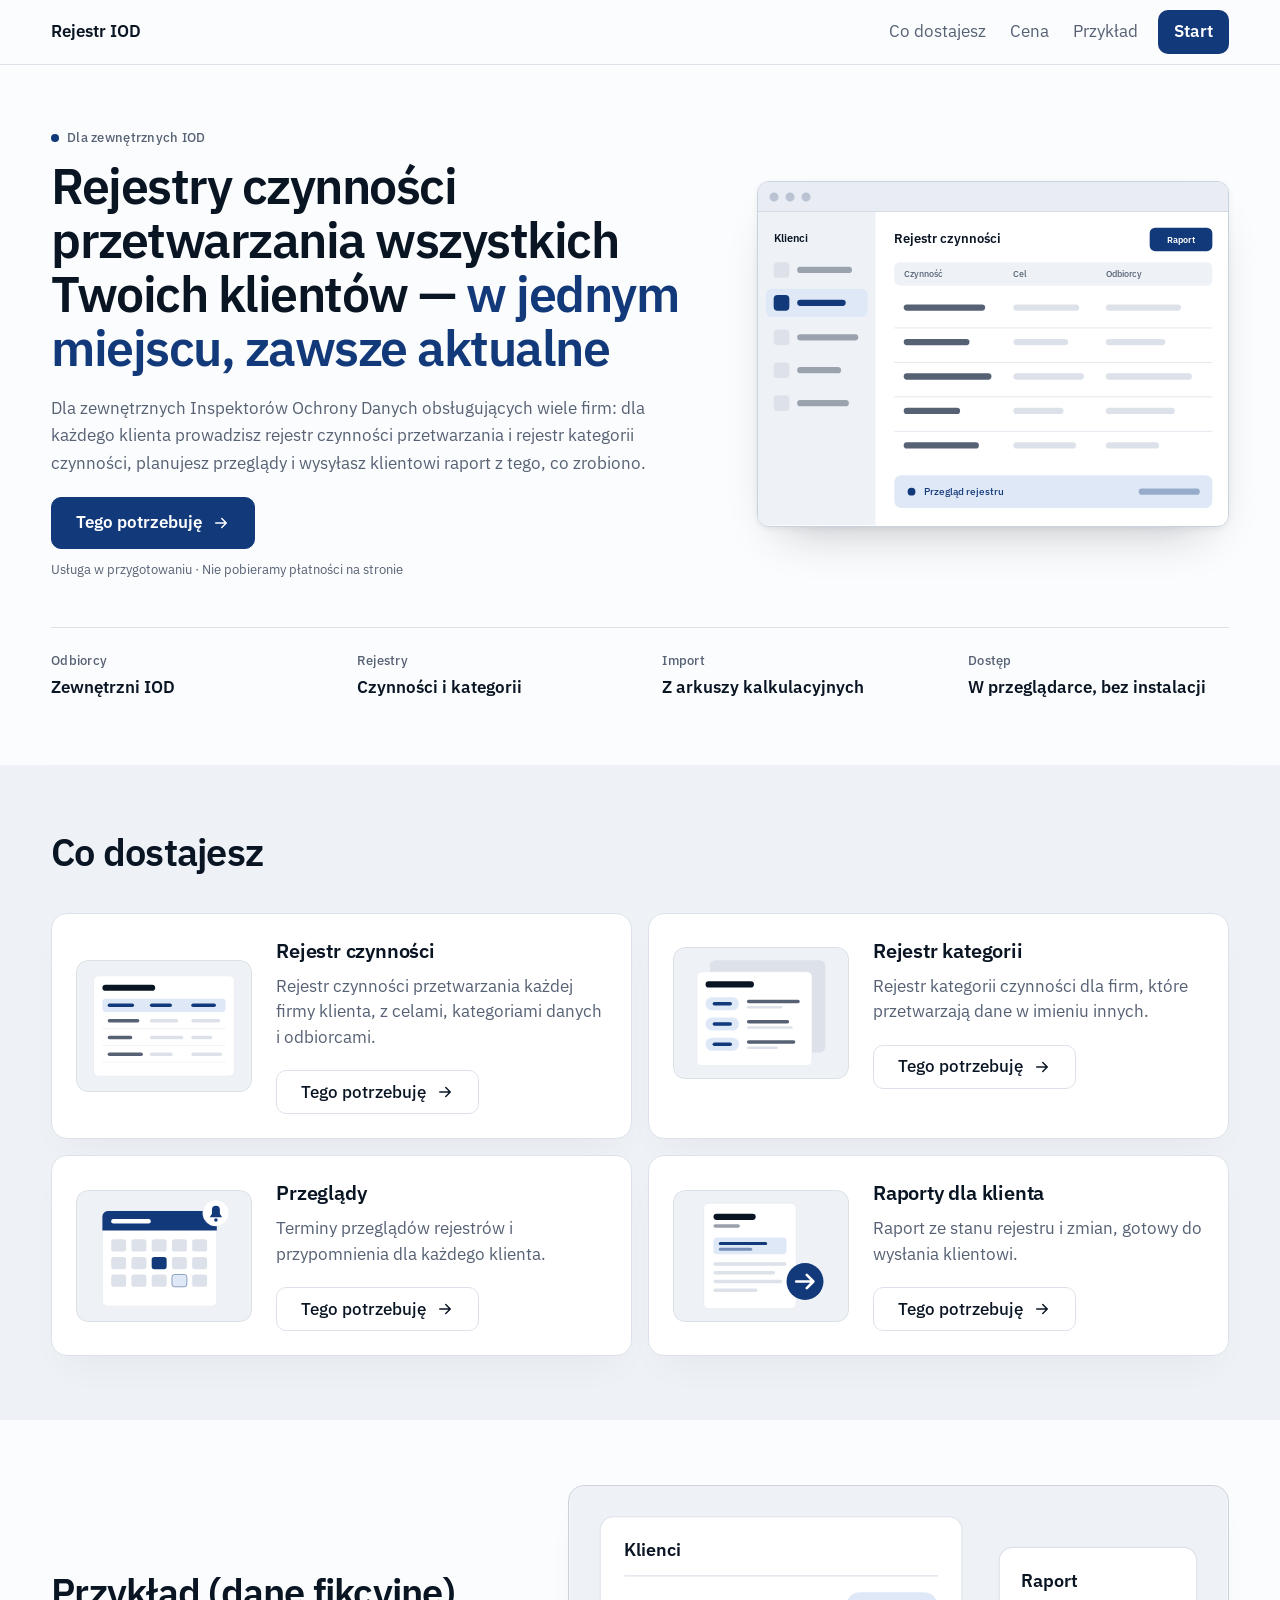
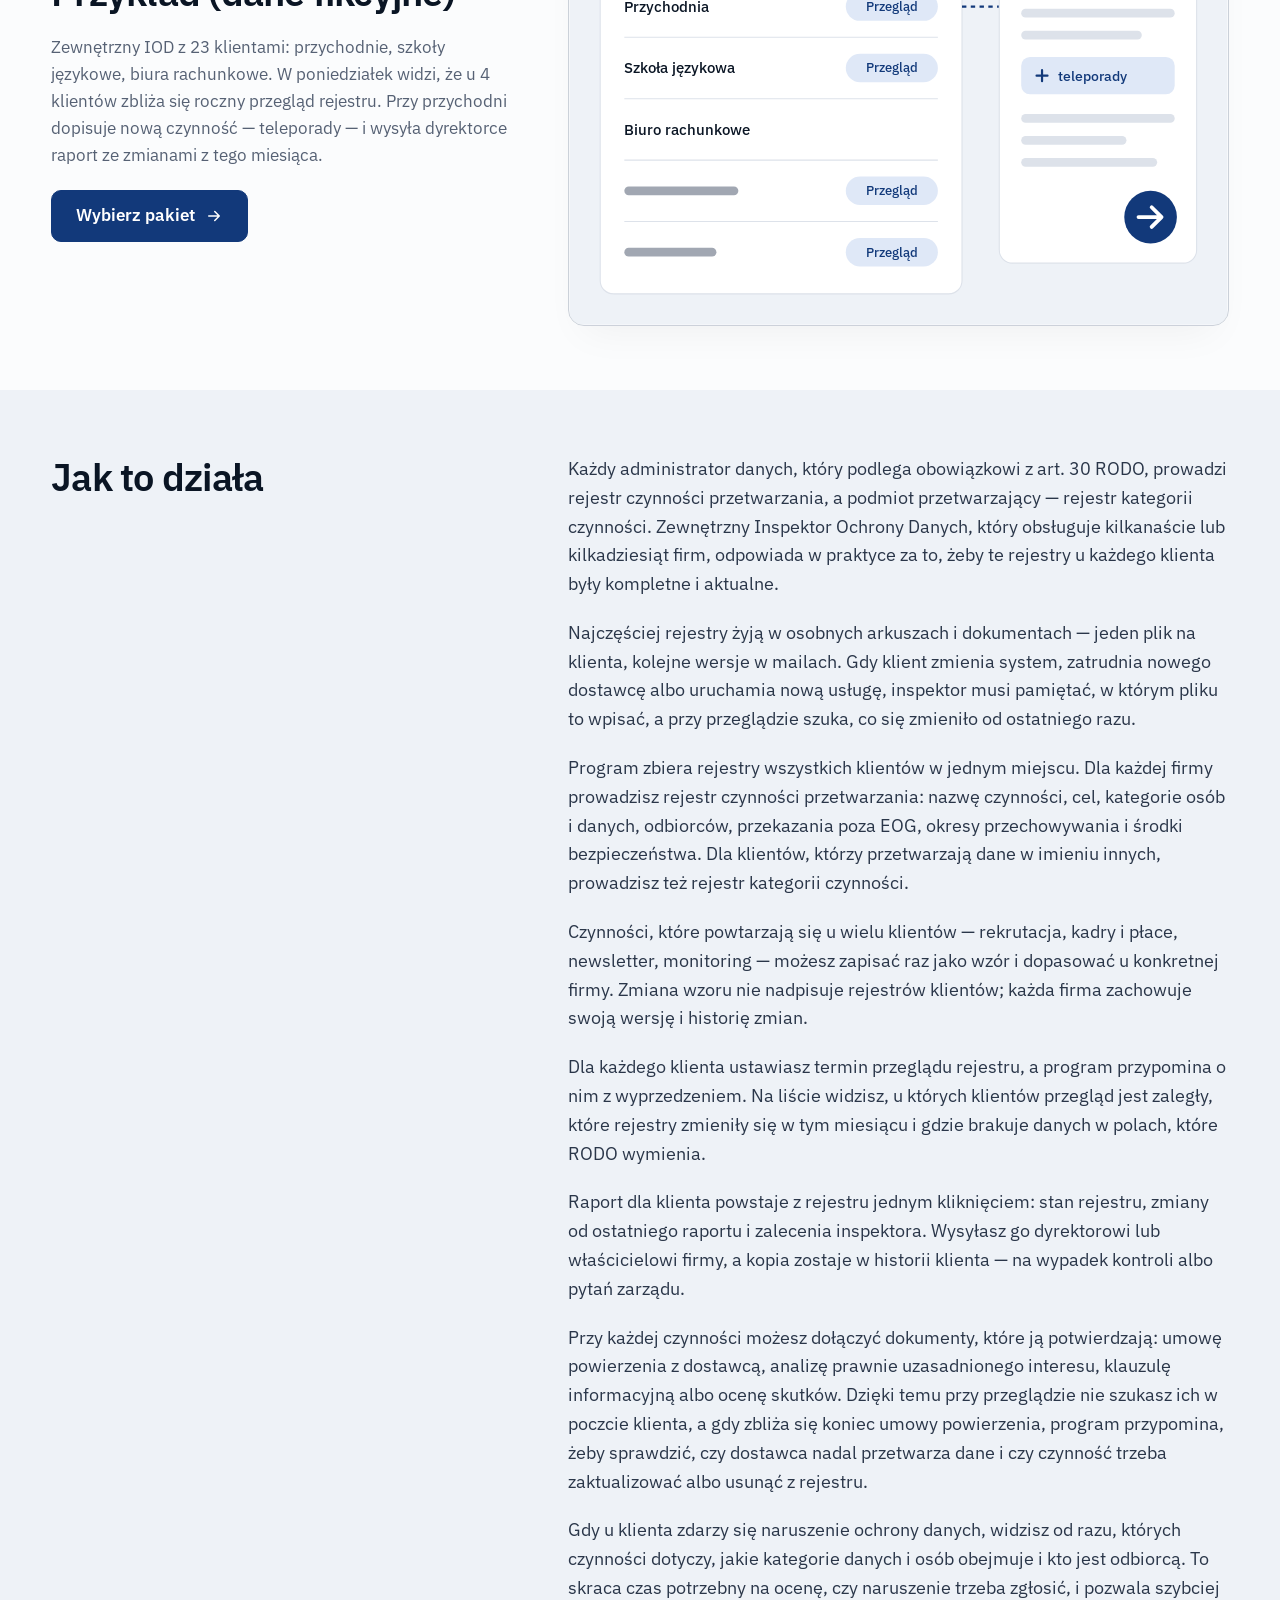
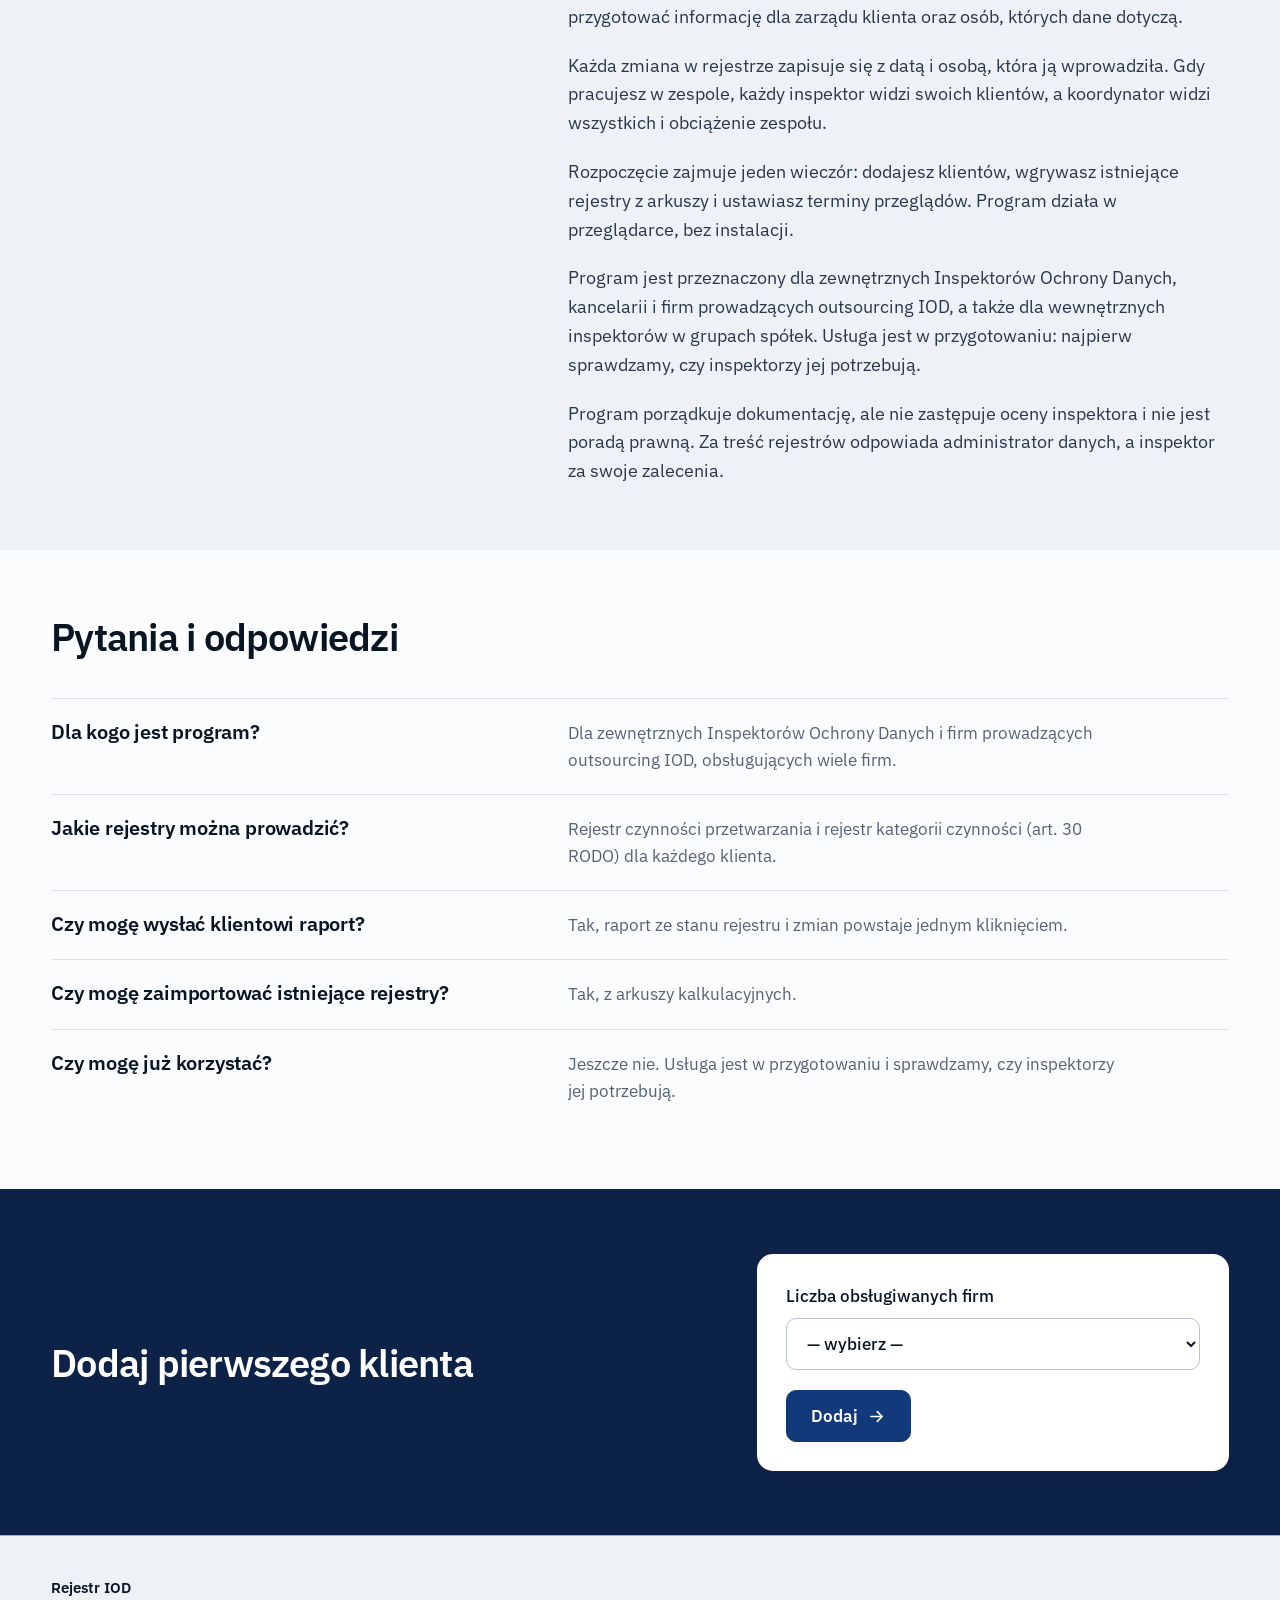
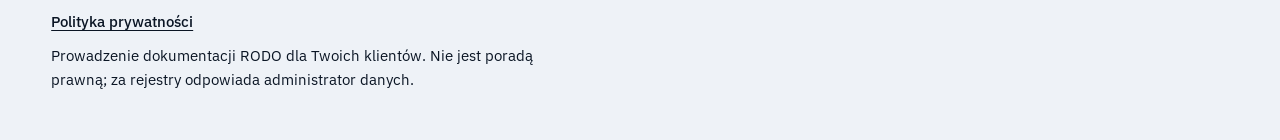
==== commit 4ba3f841: "Pilot design: jury fixes (headline accent, long text one column, phone header one row, facts 2x2 on " ====
--- a/index.html
+++ b/index.html
@@ -86,7 +86,7 @@
   <section class="split">
     <div class="stack">
       <p class="meta rise"><span class="dot"></span> Dla zewnętrznych IOD</p>
-      <h1 class="rise" style="--i:1" data-len="long">Rejestry czynności przetwarzania wszystkich Twoich klientów — <span class="soft">w jednym miejscu, zawsze aktualne</span></h1>
+      <h1 class="rise" style="--i:1" data-len="long">Rejestry czynności przetwarzania wszystkich Twoich klientów&nbsp;— <span class="soft">w&nbsp;jednym miejscu, zawsze aktualne</span></h1>
       <p class="rise" style="--i:2">Dla zewnętrznych Inspektorów Ochrony Danych obsługujących wiele firm: dla każdego klienta prowadzisz rejestr czynności przetwarzania i rejestr kategorii czynności, planujesz przeglądy i wysyłasz klientowi raport z tego, co zrobiono.</p>
       <a class="button rise" style="--i:3" href="price.html" data-ev="cta_click">Tego potrzebuję</a>
       <p class="meta rise" style="--i:4">Usługa w przygotowaniu · Nie pobieramy płatności na stronie</p>
--- a/variant.css
+++ b/variant.css
@@ -1,4 +1,4 @@
-/* Final sample v9 — one layer (СМ-45): tokens in :root, then general rules.
+/* Final sample v11 — one layer (СМ-45): tokens in :root, then general rules.
    Owner's ten choices: layout 17 · IBM Plex Sans · navy palette · background 06 (grey bands, dark form band) ·
    shape 02 (medium radius) · cards 05 (2×2, picture on the side) · hero 07 (picture in a window frame) ·
    density 02 (compact) · header 07 (button in header, light-grey footer) · motion 04 (load cascade only).
@@ -50,7 +50,7 @@
   --radius-card: 1rem;
   --radius-inner: .75rem;
   --radius-control: .625rem;            /* fields, buttons, header links */
-  --header-h: 65px;                     /* sticky header with its border; 95px on phones (two rows) */
+  --header-h: 65px;                     /* sticky header with its border; 57px on phones */
   /* motion — UI feedback under 300ms */
   --ease-out: cubic-bezier(.23, 1, .32, 1);
   --dur: .15s;                          /* hover, colour */
@@ -61,7 +61,7 @@
   --arrow: url("data:image/svg+xml,%3Csvg xmlns='http://www.w3.org/2000/svg' viewBox='0 0 24 24' fill='none' stroke='%23000' stroke-width='2' stroke-linecap='round' stroke-linejoin='round'%3E%3Cpath d='M5 12h14M13 6l6 6-6 6'/%3E%3C/svg%3E");
 }
 @media (max-width: 767px) {
-  :root { --section: 3rem; --gap: max(2rem, 5vw); --pad-card: 1.5rem; --leading-body: 1.55; --header-h: 95px; }
+  :root { --section: 3rem; --gap: max(2rem, 5vw); --pad-card: 1.5rem; --leading-body: 1.55; --header-h: 57px; }
 }
 
 /* base */
@@ -73,7 +73,7 @@
 /* long headlines (German, Polish, Russian…): the page sets data-len on h1 — long: over 70 characters, xlong: over 100 */
 h1[data-len="long"] { --text-display: clamp(2.125rem, 4vw, 3.125rem); }
 h1[data-len="xlong"] { --text-display: clamp(2rem, 3.6vw, 2.875rem); }
-h3, dd { hyphens: auto; }   /* long words in narrow cards and facts; the headline is not hyphenated */
+h3, dd { hyphens: auto; hyphenate-limit-chars: 12 4 4; }   /* long words in narrow cards and facts; the headline is not hyphenated */
 h2 { font-size: var(--text-h2); }
 h3 { font-size: var(--text-h3); letter-spacing: var(--tracking-h3); line-height: var(--leading-h3); }
 p { margin: 0; color: var(--steel); max-width: var(--measure); }
@@ -108,12 +108,9 @@
 #start .tile { --ink: #0a1524; --steel: #566174; --accent-wash: #dfe8f7; --focus: #2f6fd6; color: var(--ink); border-color: transparent; }
 #start .tile select { border-color: var(--line-strong); }
 
-/* long text: heading on top, text in two columns across the full width */
-#opis { --cols: minmax(0, 1fr); row-gap: var(--head-gap); }
+/* long text: heading on the left, one column of text on the right, darker and larger than card text */
 #opis > .stack:first-child { align-self: start; }
-#opis > .stack + .stack { display: block; columns: 2 24rem; column-gap: var(--gap); }
-#opis > .stack + .stack > p { max-width: none; break-inside: avoid; }
-#opis > .stack + .stack > p + p { margin-top: 1.25rem; }
+#opis > .stack + .stack > p { color: #2a3649; font-size: 1.125rem; max-width: 62ch; }
 
 /* header, footer */
 header { position: sticky; top: 0; z-index: 10; background: rgba(251, 252, 253, .86); -webkit-backdrop-filter: blur(12px); backdrop-filter: blur(12px); border-bottom: 1px solid var(--line); }
@@ -132,6 +129,7 @@
 .meta { display: inline-flex; align-items: center; gap: .5rem; font: 500 var(--text-meta)/1.4 var(--font-sans); letter-spacing: .02em; color: var(--steel); }
 .button + .meta { margin-top: -.5rem; font-weight: 400; letter-spacing: 0; }   /* note under a button reads as body text */
 .soft { color: var(--steel); }
+h1 .soft { color: var(--accent); }   /* the benefit half of the headline: accent, not grey */
 .dot { width: 8px; height: 8px; flex: none; border-radius: 50%; background: var(--accent); }
 .button { display: inline-flex; align-items: center; justify-content: center; gap: .6rem; min-height: 52px; padding: 0 1.5rem; border: 1px solid var(--accent); border-radius: var(--radius-control); background: var(--accent); color: #ffffff; font-weight: 600; text-decoration: none; transition: transform var(--dur-press) var(--ease-out), background-color var(--dur) ease, border-color var(--dur) ease; }
 .button::after { content: ""; width: 1.1em; height: 1.1em; background: currentColor; -webkit-mask: var(--arrow) center / contain no-repeat; mask: var(--arrow) center / contain no-repeat; transition: transform var(--dur-press) var(--ease-out); }
@@ -165,20 +163,18 @@
   .tile:has(> .art) > :not(.art) { grid-column: 2; }
 }
 @media (min-width: 768px) and (max-width: 1023px) {
+  .facts { grid-template-columns: repeat(2, minmax(0, 1fr)); }
   .tile:has(> .art) { grid-template-columns: minmax(0, 6rem) minmax(0, 1fr); column-gap: 1rem; }
 }
 
-/* phones: one column; header = name + button in row one, links in row two */
+/* phones: one column; header = name + button in one row, section links hidden */
 @media (max-width: 767px) {
   .split, .bento { grid-template-columns: minmax(0, 1fr); }
   .facts { grid-template-columns: repeat(2, minmax(0, 1fr)); }
   .button { width: 100%; }
-  header .shell { position: relative; min-height: 0; padding-top: 6px; padding-bottom: 4px; row-gap: 0; }
-  header nav { margin-left: -.75rem; flex: 0 0 100%; }   /* links always on row two, even when short */
-  header .home, header nav a:last-child { min-height: 40px; }
-  header .home { position: relative; }
-  header nav a:last-child { position: absolute; top: 6px; right: max(var(--gutter), env(safe-area-inset-right, 0px)); margin: 0; }
-  header .home::before, header nav a:last-child::before { content: ""; position: absolute; inset: -4px 0 0; }   /* 44px hit area, 40px look */
+  header .shell { flex-wrap: nowrap; min-height: 56px; }
+  header nav a:not(:last-child) { display: none; }
+  header nav a:last-child { min-height: 40px; margin: 0; }
 }
 
 /* hover only where there is a real pointer: a tap must not leave a stuck hover */
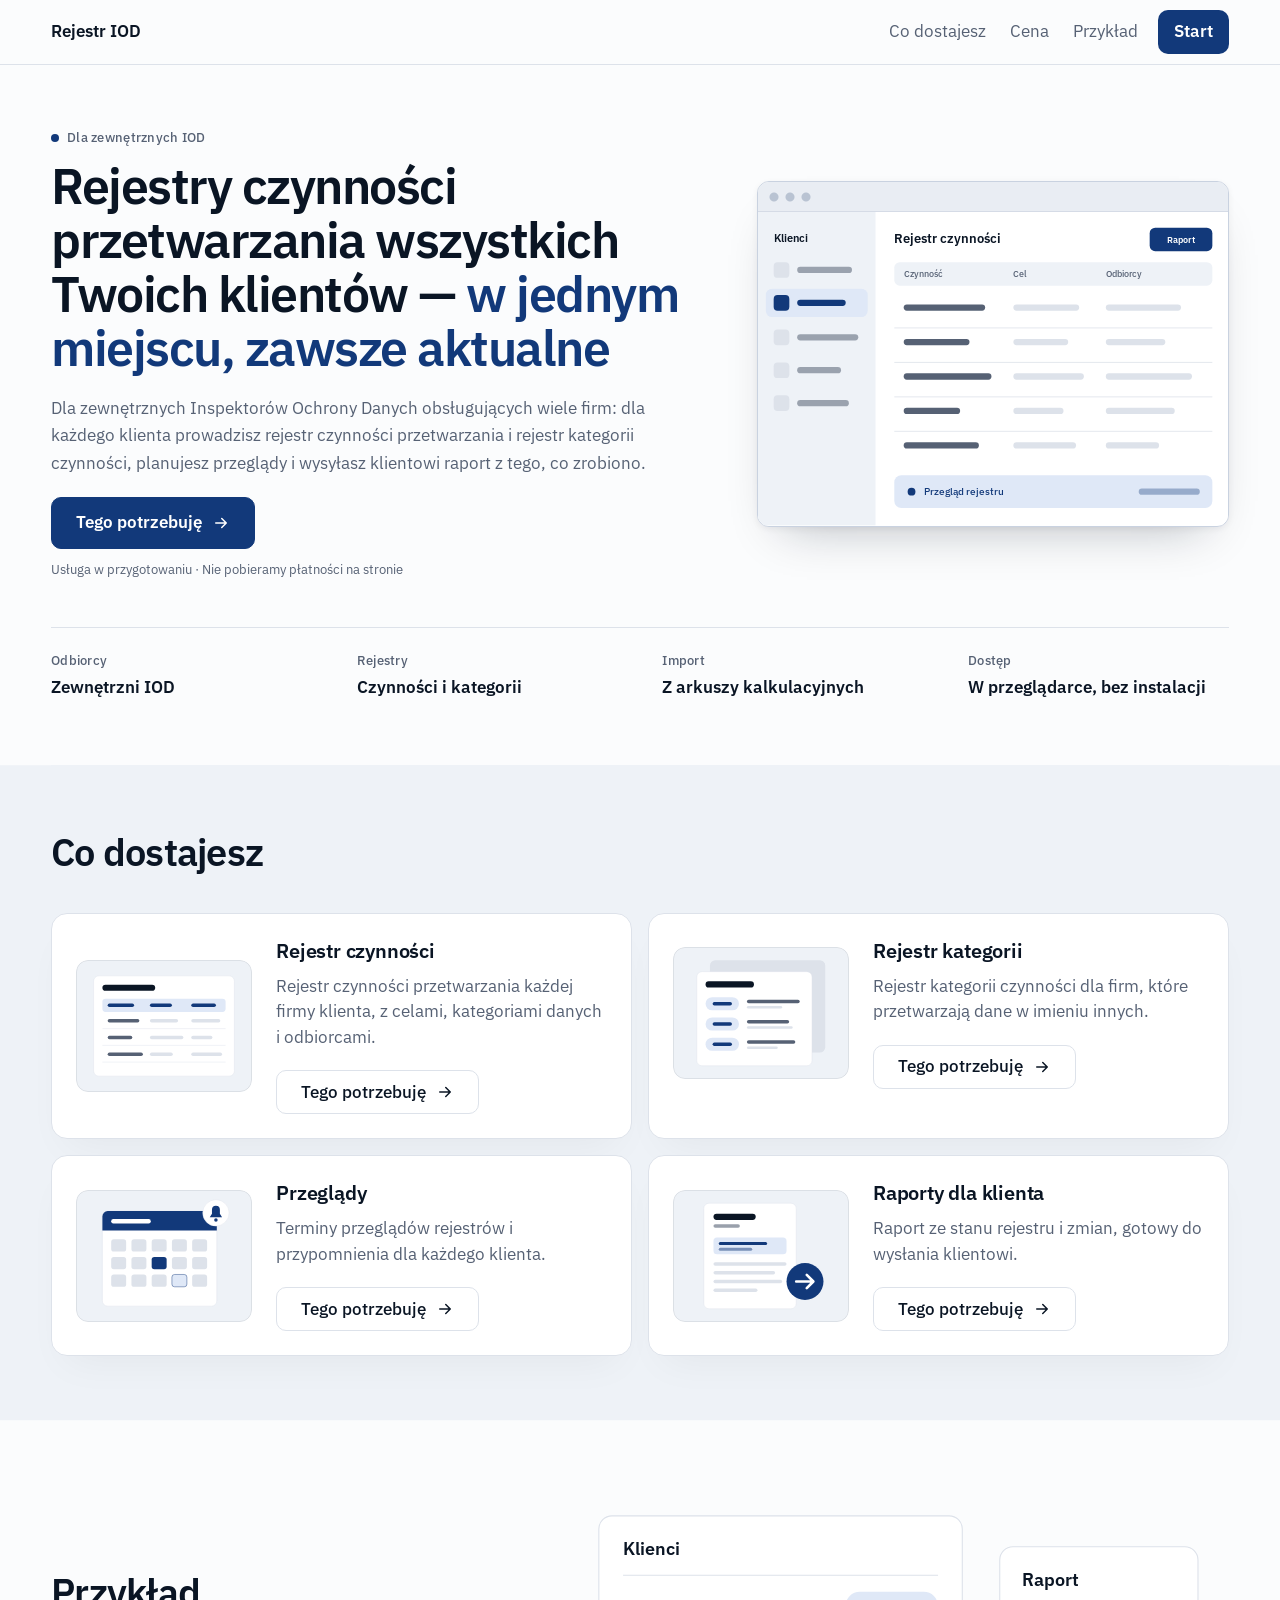
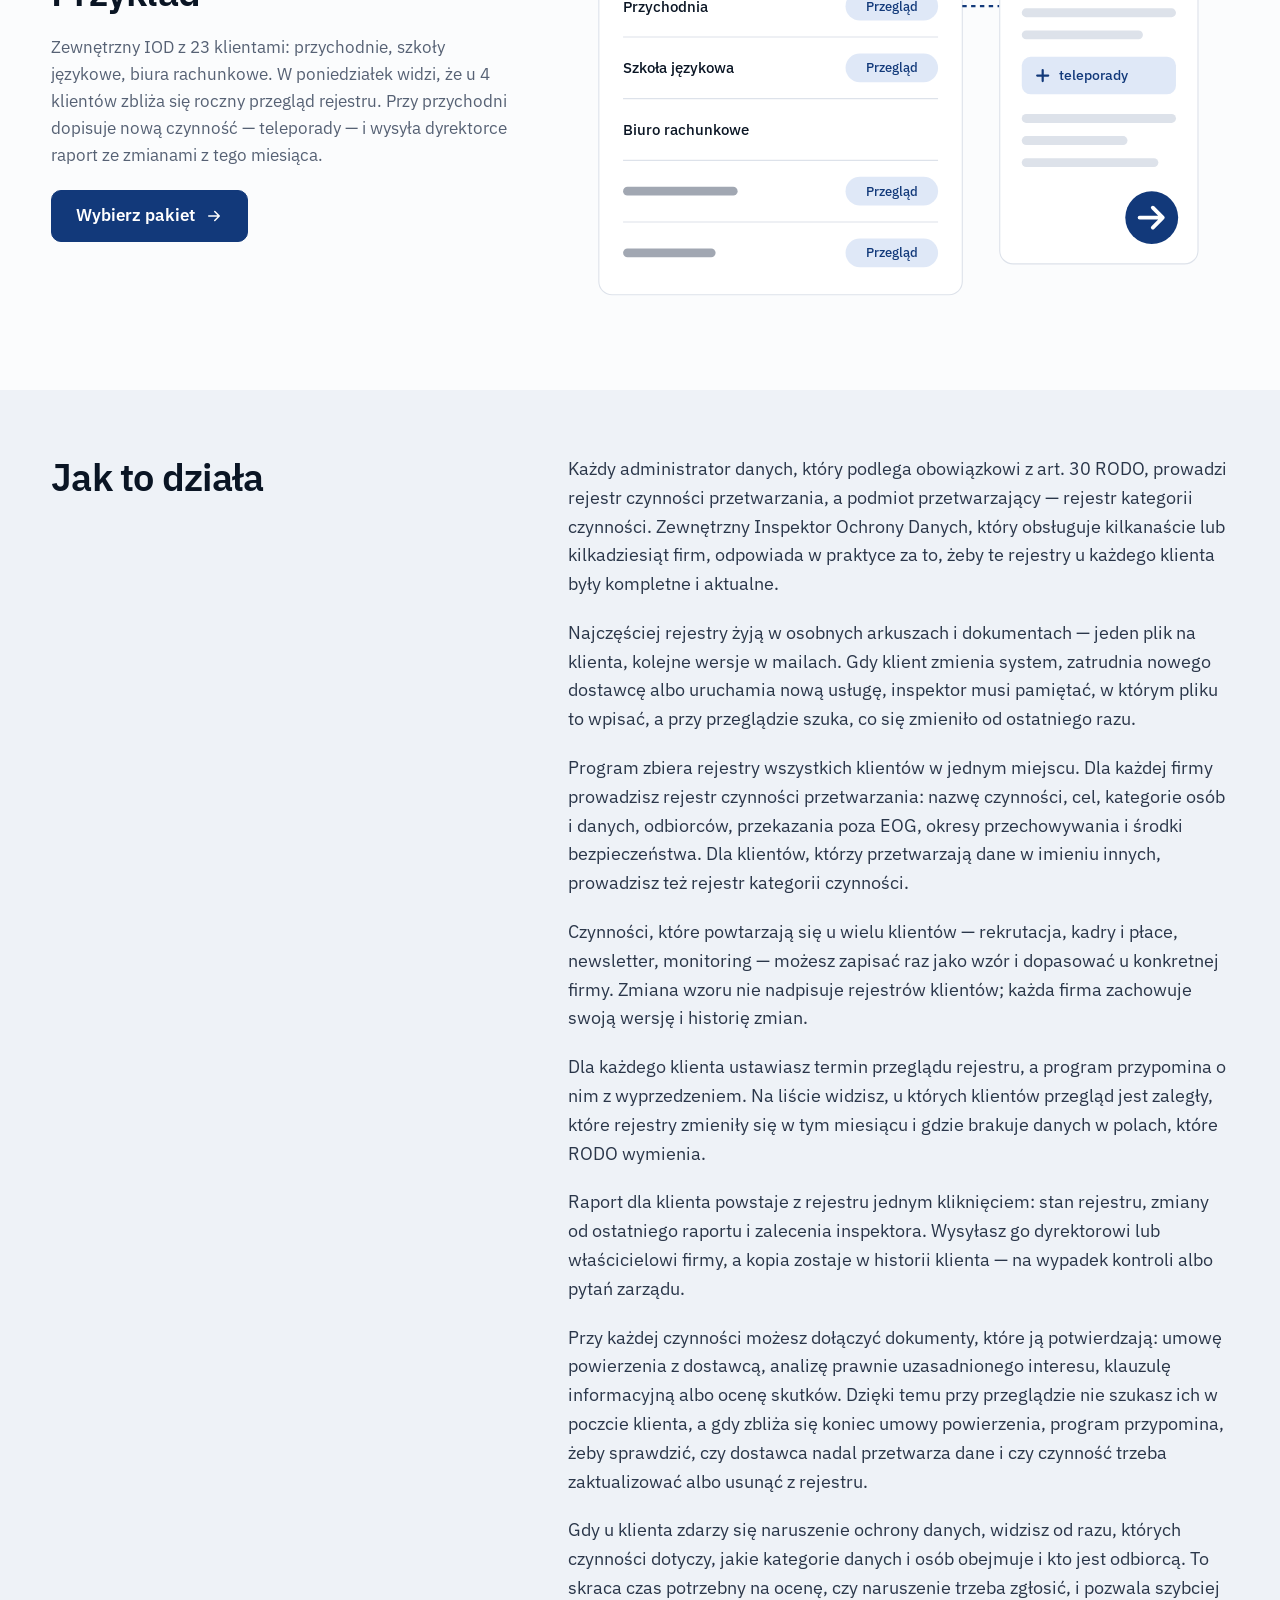
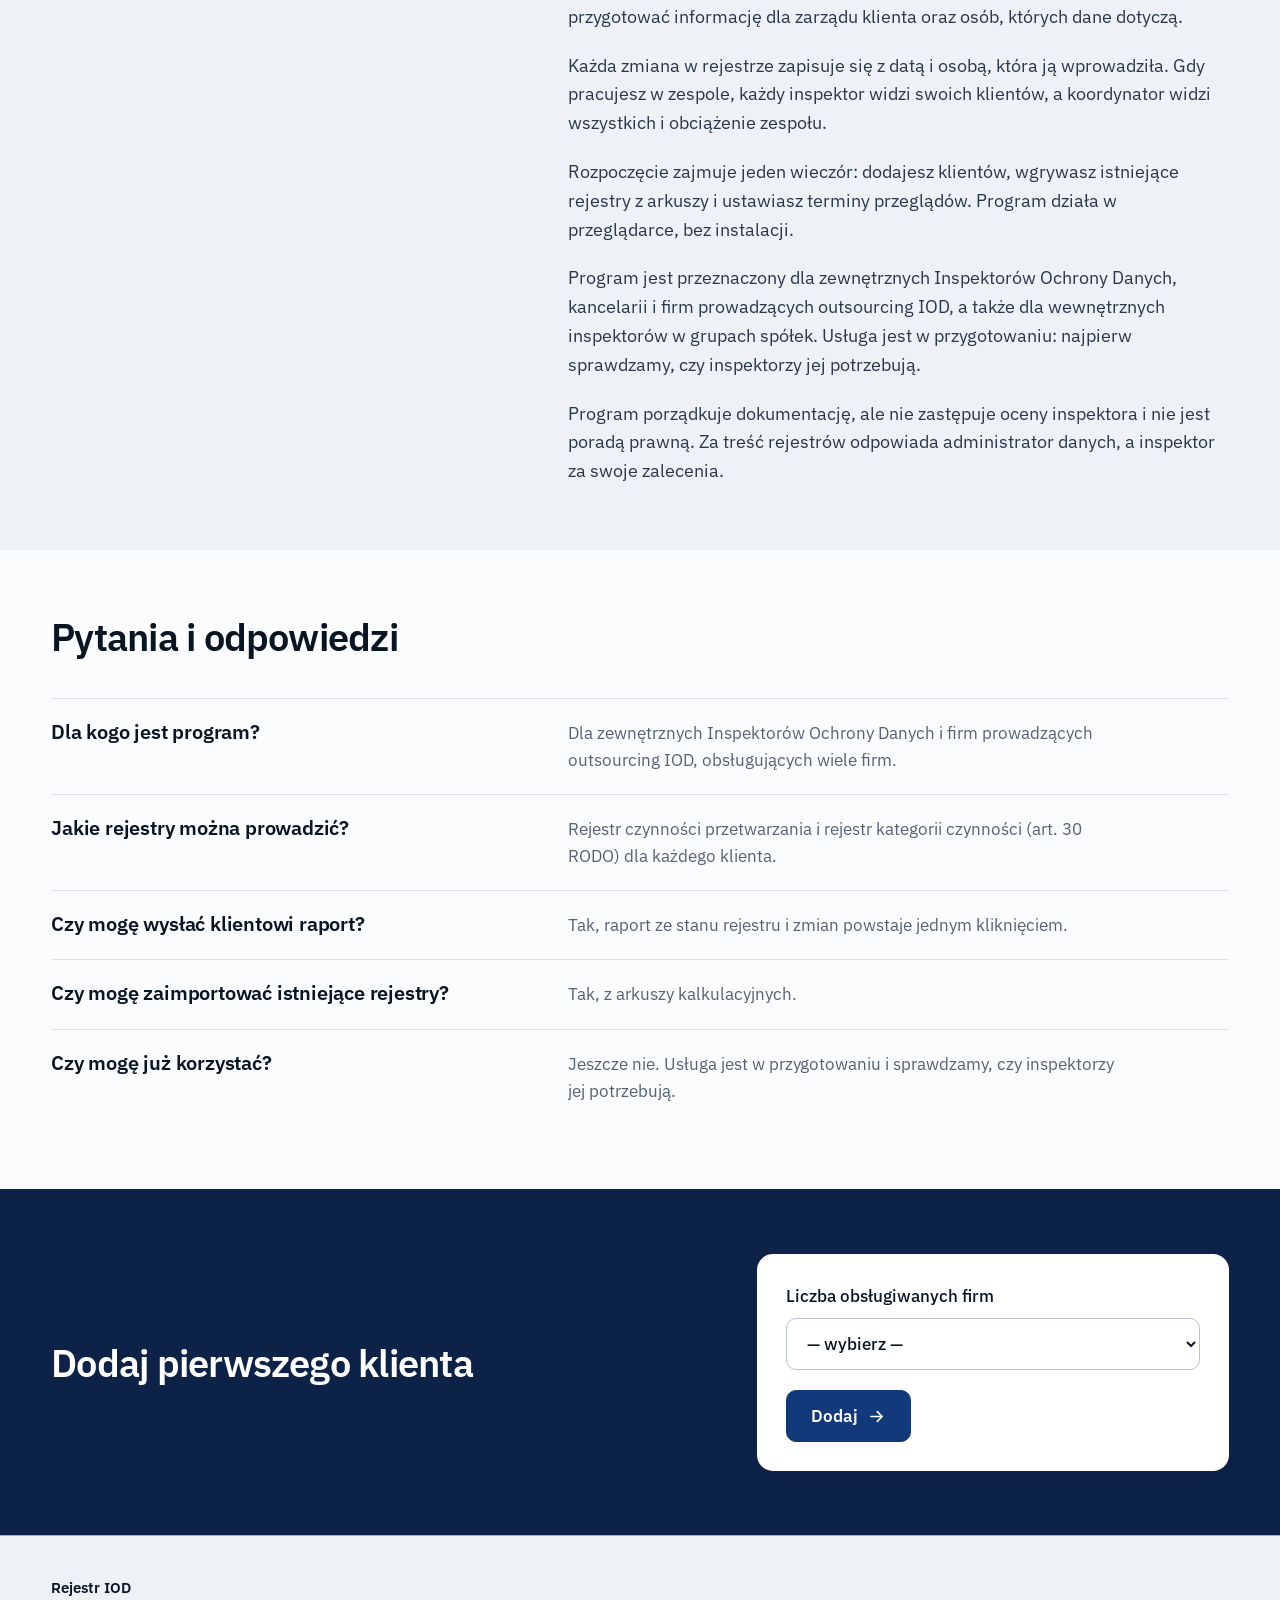
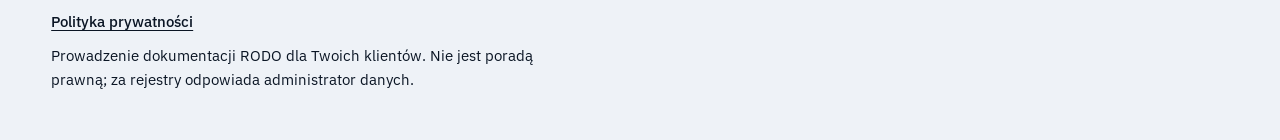
==== commit 2d814a52: "Example heading without the disclaimer; example drawing without outer frame Co-Authored-By: Claude F" ====
--- a/index.html
+++ b/index.html
@@ -189,7 +189,7 @@
 
   <section id="przyklad" class="split flip" data-view="example_view">
     <div class="stack">
-      <h2>Przykład (dane fikcyjne)</h2>
+      <h2>Przykład</h2>
       <p>Zewnętrzny IOD z 23 klientami: przychodnie, szkoły językowe, biura rachunkowe. W poniedziałek widzi, że u 4 klientów zbliża się roczny przegląd rejestru. Przy przychodni dopisuje nową czynność — teleporady — i wysyła dyrektorce raport ze zmianami z tego miesiąca.</p>
       <a class="button" href="price.html" data-ev="click_cta_after_example">Wybierz pakiet</a>
     </div>
--- a/variant.css
+++ b/variant.css
@@ -1,4 +1,4 @@
-/* Final sample v11 — one layer (СМ-45): tokens in :root, then general rules.
+/* Final sample v12 — one layer (СМ-45): tokens in :root, then general rules.
    Owner's ten choices: layout 17 · IBM Plex Sans · navy palette · background 06 (grey bands, dark form band) ·
    shape 02 (medium radius) · cards 05 (2×2, picture on the side) · hero 07 (picture in a window frame) ·
    density 02 (compact) · header 07 (button in header, light-grey footer) · motion 04 (load cascade only).
@@ -141,13 +141,14 @@
 .tile p { line-height: var(--leading-snug); }
 .art { width: 100%; aspect-ratio: 4 / 3; overflow: hidden; border-radius: var(--radius-inner); background: var(--canvas); }
 .art img, .art svg { display: block; width: 100%; height: 100%; object-fit: cover; border-radius: inherit; }   /* picture: image file or inline drawing */
-.art img, .art svg, .shot { outline: 1px solid rgba(10, 21, 36, .08); outline-offset: -1px; }   /* hairline so pale pictures do not melt into the card */
-.shot { display: block; align-self: center; width: 100%; height: auto; aspect-ratio: 3 / 2; object-fit: cover; border: 1px solid var(--line); border-radius: var(--radius-card); box-shadow: var(--shadow); }
+.art img, .art svg { outline: 1px solid rgba(10, 21, 36, .08); outline-offset: -1px; }   /* hairline so pale pictures do not melt into the card */
+.shot { display: block; align-self: center; width: 100%; height: auto; aspect-ratio: 3 / 2; object-fit: cover; border-radius: var(--radius-card); }   /* no frame of its own: the drawing already has cards inside */
 .window { margin: 0; align-self: center; overflow: hidden; background: var(--surface); border: 1px solid #c9d2e0; border-radius: var(--radius-inner); box-shadow: 0 24px 48px -26px rgba(10, 21, 36, .30), 0 2px 6px rgba(10, 21, 36, .06); }
 .window::before { content: ""; display: block; height: 30px; border-bottom: 1px solid #d5dbe6;
   background: radial-gradient(circle at 16px 15px, var(--line-strong) 4px, transparent 5px), radial-gradient(circle at 32px 15px, var(--line-strong) 4px, transparent 5px),
     radial-gradient(circle at 48px 15px, var(--line-strong) 4px, transparent 5px), #e9edf3; }
-.window .shot { border: 0; border-radius: 0; box-shadow: none; outline: 0; }
+.window .shot { border-radius: 0; }
+svg.shot:not(.window *) > rect:first-child { fill: none; }   /* example drawing: no grey panel behind its cards — one frame level less */
 .facts { grid-column: 1 / -1; display: grid; grid-template-columns: repeat(4, minmax(0, 1fr)); gap: 1rem var(--gap); margin: 1.5rem 0 0; padding-top: 1.5rem; border-top: 1px solid var(--line); }
 .facts dt { font: 500 var(--text-meta)/1.4 var(--font-sans); letter-spacing: .02em; color: var(--steel); }
 .facts dd { margin: .25rem 0 0; font-weight: 600; }
